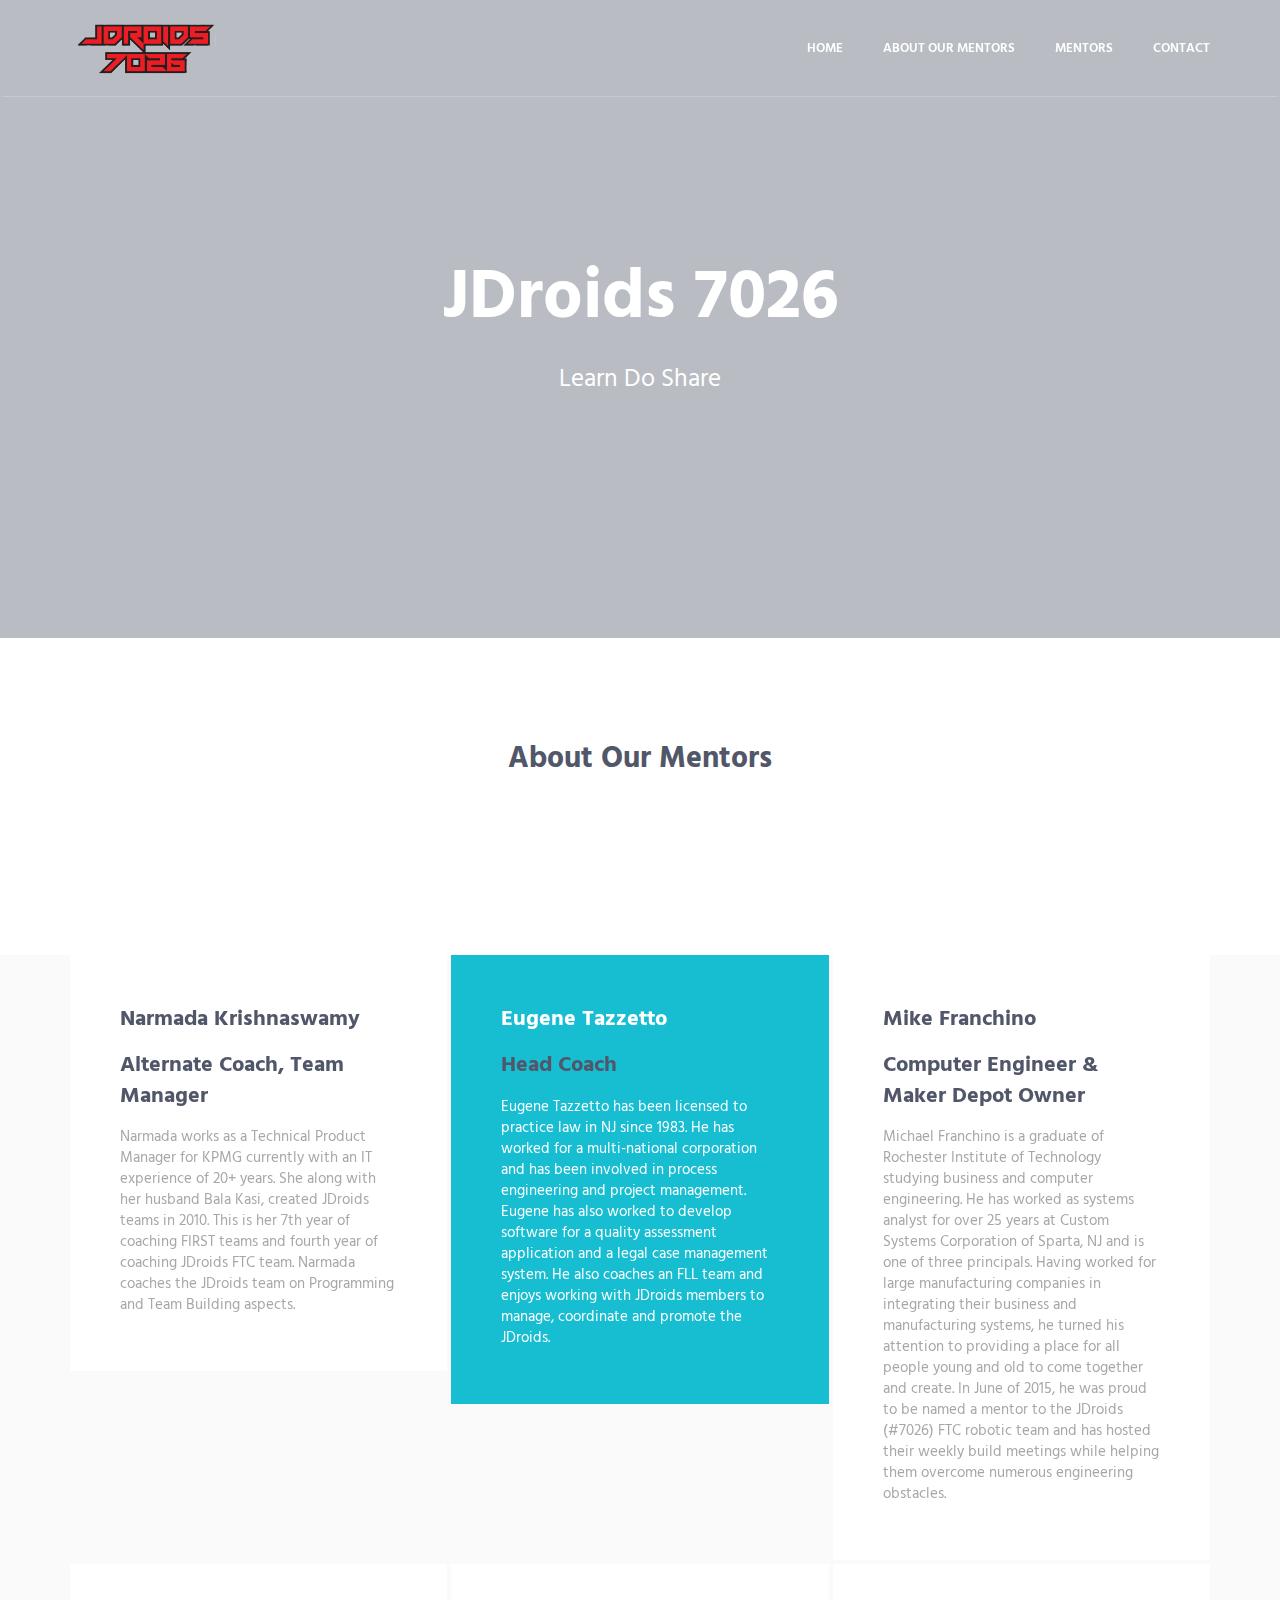
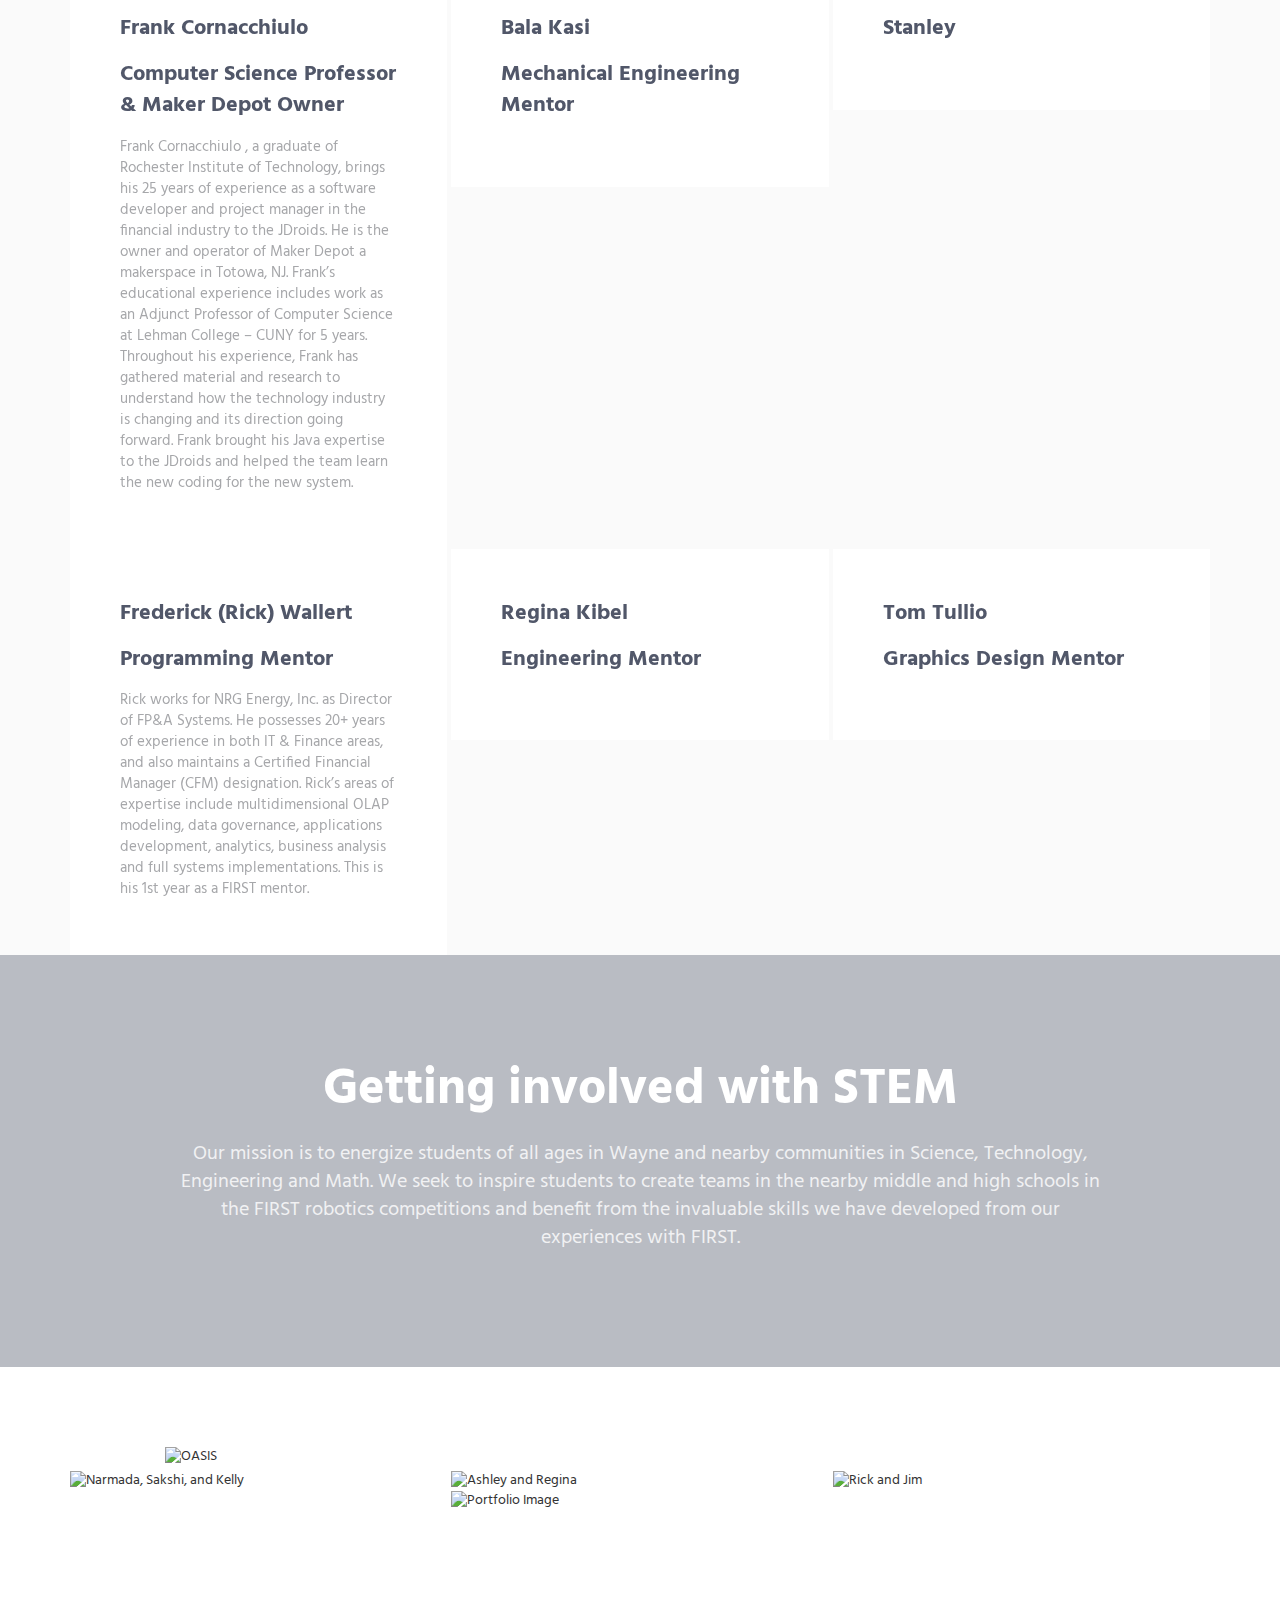
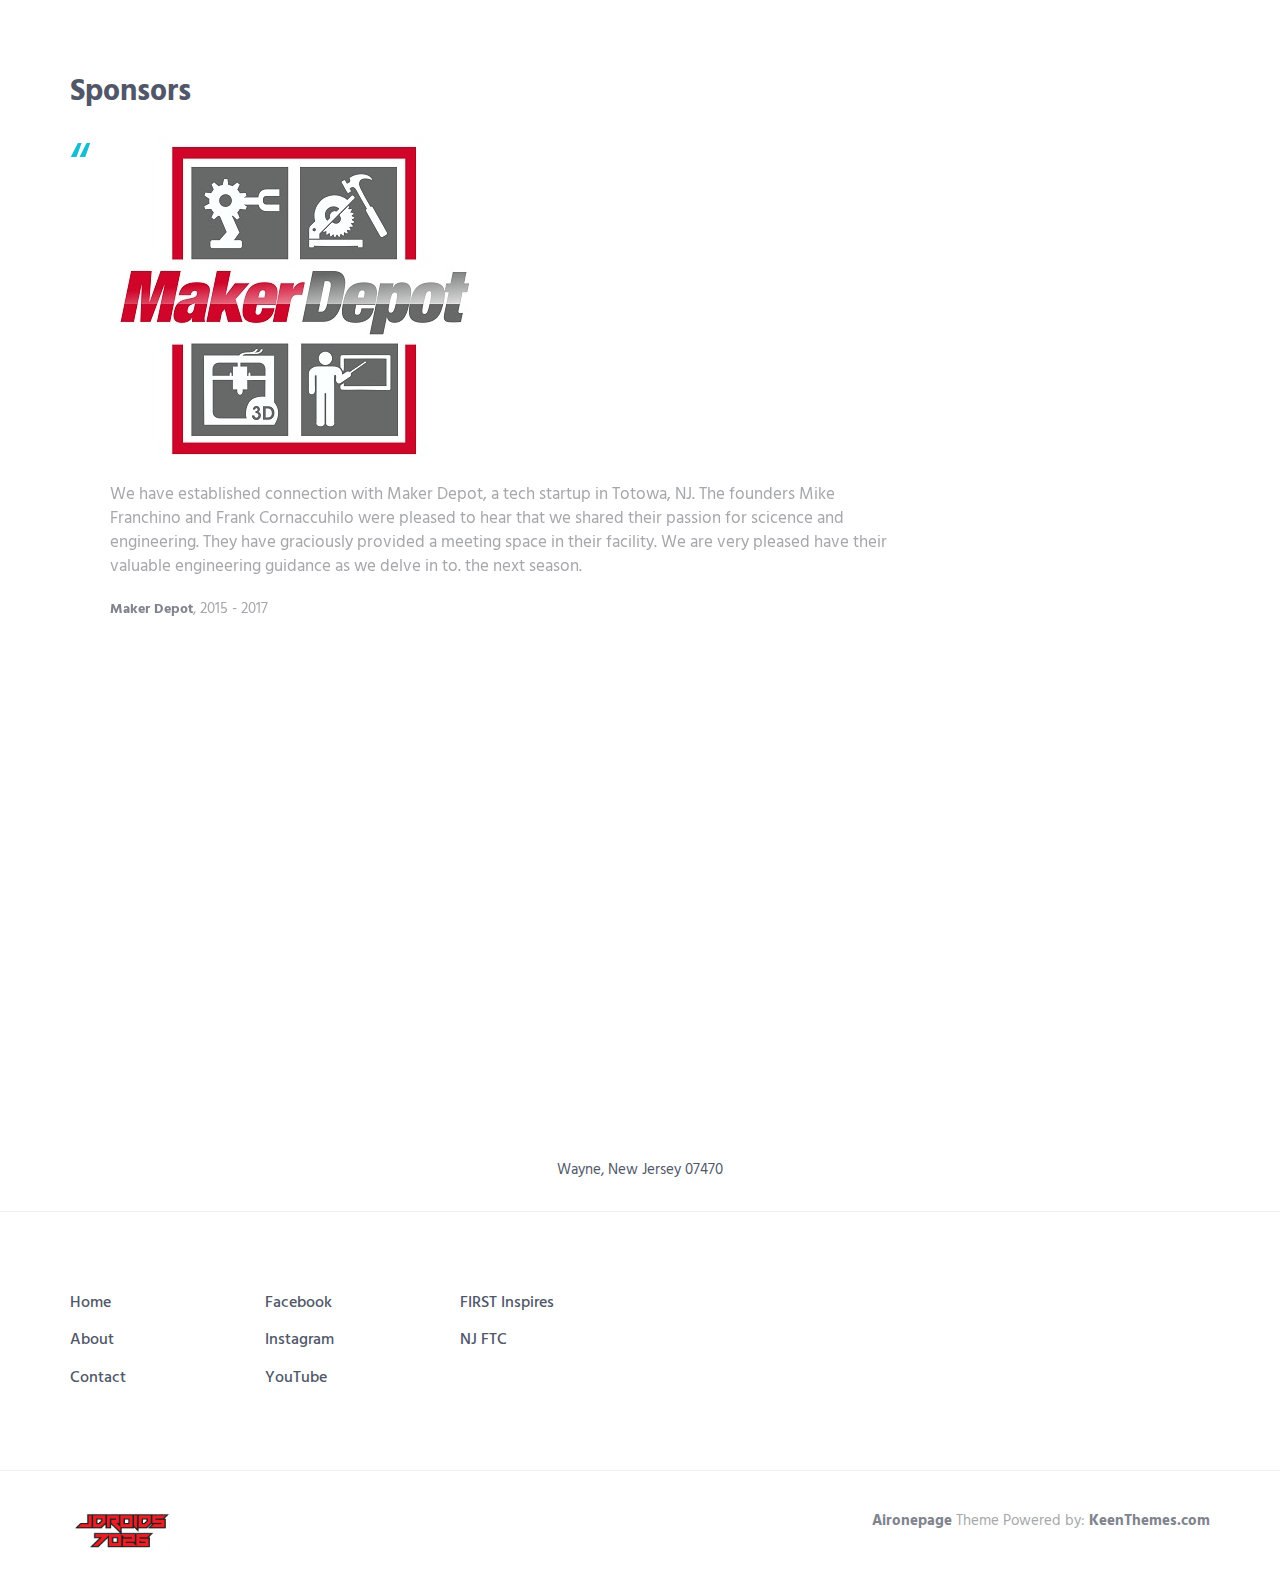
==== mentors.html @ b48a2e3e "Update mentors.html" ====
﻿<!DOCTYPE html>
<html lang="en" class="no-js">
<!-- BEGIN HEAD -->
<head>
    <meta charset="utf-8" />
    <title>JDroids 7026</title>
    <meta http-equiv="X-UA-Compatible" content="IE=edge">
    <meta content="width=device-width, initial-scale=1" name="viewport" />
    <meta content="" name="description" />
    <meta content="" name="author" />

    <!-- GLOBAL MANDATORY STYLES -->
    <link href="//fonts.googleapis.com/css?family=Hind:300,400,500,600,700" rel="stylesheet" type="text/css">
    <link href="vendor/simple-line-icons/css/simple-line-icons.css" rel="stylesheet" type="text/css" />
    <link href="vendor/bootstrap/css/bootstrap.min.css" rel="stylesheet" type="text/css" />

    <!-- PAGE LEVEL PLUGIN STYLES -->
    <link href="css/animate.css" rel="stylesheet">
    <link href="vendor/swiper/css/swiper.min.css" rel="stylesheet" type="text/css" />
    <link href="vendor/magnific-popup/magnific-popup.css" rel="stylesheet" type="text/css" />

    <!-- THEME STYLES -->
    <link href="css/layout.min.css" rel="stylesheet" type="text/css" />

    <!-- Favicon -->
    <link rel="shortcut icon" href="favicon.ico" />
</head>
<!-- END HEAD -->
<!-- BODY -->
<body id="body" data-spy="scroll" data-target=".header">

    <!--========== HEADER ==========-->
    <header class="header navbar-fixed-top">
        <!-- Navbar -->
        <nav class="navbar" role="navigation">
            <div class="container">
                <!-- Brand and toggle get grouped for better mobile display -->
                <div class="menu-container js_nav-item">
                    <button type="button" class="navbar-toggle" data-toggle="collapse" data-target=".nav-collapse">
                        <span class="sr-only">Toggle navigation</span>
                        <span class="toggle-icon"></span>
                    </button>

                    <!-- Logo -->
                    <div class="logo">
                        <a class="logo-wrap" href="#body">
                            <img class="logo-img logo-img-main" src="img/jakobthx.png" alt="Asentus Logo">
                            <img class="logo-img logo-img-active" src="img/jakobthx.png" alt="Asentus Logo">
                        </a>
                    </div>
                    <!-- End Logo -->
                </div>

                <!-- Collect the nav links, forms, and other content for toggling -->
                <div class="collapse navbar-collapse nav-collapse">
                    <div class="menu-container">
                        <ul class="nav navbar-nav navbar-nav-right">
                            <li class="js_nav-item nav-item"><a class="nav-item-child nav-item-hover" href="index.html">Home</a></li>
                            <li class="js_nav-item nav-item"><a class="nav-item-child nav-item-hover" href="#products">About Our Mentors</a></li>
                            <li class="js_nav-item nav-item"><a class="nav-item-child nav-item-hover" href="#service">Mentors</a></li>
                            <li class="js_nav-item nav-item"><a class="nav-item-child nav-item-hover" href="#contact">Contact</a></li>
                        </ul>
                    </div>
                </div>
                <!-- End Navbar Collapse -->
            </div>
        </nav>
        <!-- Navbar -->
    </header>
    <!--========== END HEADER ==========-->
    <!--========== SLIDER ==========-->
    <div class="promo-block">
        <div class="container">
            <div class="margin-b-40">
                <h1 class="promo-block-title">JDroids 7026</h1>
                <p class="promo-block-text">Learn Do Share</p>
            </div>

        </div>
    </div>
    <!--========== SLIDER ==========-->
    <!--========== PAGE LAYOUT ==========-->
    <!-- Products -->
    <div id="products">
        <div class="container content-lg">
            <div class="row text-center margin-b-40">
                <div class="col-sm-6 col-sm-offset-3">
                    <h2>About Our Mentors</h2>
                    <p></p>
                </div>
            </div>
            <!--// end row -->

            <div class="row">
                <br />
            </div>
            <!--// end row -->
        </div>
    </div>

    <!-- End Products -->
    <!-- Service -->
    <div id="service">
        <div class="bg-color-sky-light" data-auto-height="true">
            <div class="content-lg2 container">
                <div class="row row-space-2 margin-b-4">
                    <div class="col-sm-4 sm-margin-b-4">
                        <div class="service" data-height="height">
                            <div class="service-element">
                                <!--<i class="service-icon icon-chemistry"></i>-->
                            </div>
                            <div class="service-info">
                                <h3>Narmada Krishnaswamy</h3>
                                <h3>Alternate Coach, Team Manager</h3>
                                <p class="margin-b-5">Narmada works as a Technical Product Manager for KPMG currently with an IT experience of 20+ years. She along with her husband Bala Kasi, created JDroids teams in 2010. This is her 7th year of coaching FIRST teams and fourth year of coaching JDroids FTC team. Narmada coaches the JDroids team on Programming and Team Building aspects.</p>
                            </div>
                            
                        </div>
                    </div>
                    <div class="col-sm-4 sm-margin-b-4">
                        <div class="service bg-color-base wow fadeInDown" data-height="height" data-wow-duration=".3" data-wow-delay=".1s">
                            <div class="service-element">
                              <!--<i class="service-icon color-white icon-screen-tablet"></i> -->
                            </div>
                            <div class="service-info">
                                <h3 class="color-white">Eugene Tazzetto</h3>
                                <h3>Head Coach</h3>
                                <p class="color-white margin-b-5">Eugene Tazzetto has been licensed to practice law in NJ since 1983. He has worked for a multi-national corporation and has been involved in process engineering and project management. Eugene has also worked to develop software for a quality assessment application and a legal case management system. He also coaches an FLL team and enjoys working with JDroids members to manage, coordinate and promote the JDroids.</p>
                            </div>
                           
                        </div>
                    </div>
                    <div class="col-sm-4">
                        <div class="service" data-height="height">
                            <div class="service-element">
                                <!--<i class="service-icon icon-badge"></i>-->
                            </div>
                            <div class="service-info">
                                <h3>Mike Franchino</h3>
                                <h3>Computer Engineer & Maker Depot Owner</h3>
                                <p class="margin-b-5">Michael Franchino is a graduate of Rochester Institute of Technology studying business and computer engineering. He has worked as systems analyst for over 25 years at Custom Systems Corporation of Sparta, NJ and is one of three principals. Having worked for large manufacturing companies in integrating their business and manufacturing systems, he turned his attention to providing a place for all people young and old to come together and create. In June of 2015, he was proud to be named a mentor to the JDroids (#7026) FTC robotic team and has hosted their weekly build meetings while helping them overcome numerous engineering obstacles.</p>
                            </div>
                        
                        </div>
                    </div>
                </div>
                <!--// end row -->

                <div class="row row-space-2">
                    <div class="col-sm-4 sm-margin-b-4">
                        <div class="service" data-height="height">
                            <div class="service-element">
                                <!--<i class="service-icon icon-notebook"></i>-->
                            </div>
                            <div class="service-info">
                                <h3>Frank Cornacchiulo</h3>
                                <h3>Computer Science Professor & Maker Depot Owner</h3>
                                <p class="margin-b-5">Frank Cornacchiulo , a graduate of Rochester Institute of Technology, brings his 25 years of experience as a software developer and project manager in the financial industry to the JDroids. He is the owner and operator of Maker Depot a makerspace in Totowa, NJ. Frank’s educational experience includes work as an Adjunct Professor of Computer Science at Lehman College – CUNY for 5 years. Throughout his experience, Frank has gathered material and research to understand how the technology industry is changing and its direction going forward. Frank brought his Java expertise to the JDroids and helped the team learn the new coding for the new system.</p>
                            </div>
                           
                        </div>
                    </div>
                    <div class="col-sm-4 sm-margin-b-4">
                        <div class="service" data-height="height">
                            <div class="service-element">
                                <!--<i class="service-icon icon-speedometer"></i>-->
                            </div>
                            <div class="service-info">
                                <h3>Bala Kasi</h3>
                                <h3>Mechanical Engineering Mentor</h3>
                                <p class="margin-b-5"></p>
                            </div>
                       
                        </div>
                    </div>
                    <div class="col-sm-4">
                        <div class="service" data-height="height">
                            <div class="service-element">
                                <!--<i class="service-icon icon-badge"></i>-->
                            </div>
                            <div class="service-info">
                                <h3>Stanley</h3>
                                <p class="margin-b-5"></p>
                            </div>
                            
                        </div>
                    </div>
                </div>
                <!--// end row -->

                <div class="row row-space-2">
                    <div class="col-sm-4 sm-margin-b-4">
                        <div class="service" data-height="height">
                            <div class="service-element">
                                <!--<i class="service-icon icon-notebook"></i>-->
                            </div>
                            <div class="service-info">
                                <h3>Frederick (Rick) Wallert</h3>
                                <h3>Programming Mentor</h3>
                                <p class="margin-b-5"> Rick works for NRG Energy, Inc. as Director of FP&A Systems.  He possesses 20+ years of experience in both IT & Finance areas, and also maintains a Certified Financial Manager (CFM) designation.  Rick’s areas of expertise include multidimensional OLAP modeling, data governance, applications development, analytics, business analysis and full systems implementations.  This is his 1st year as a FIRST mentor.</p>
                            </div>
                           
                        </div>
                    </div>
                    <div class="col-sm-4 sm-margin-b-4">
                        <div class="service" data-height="height">
                            <div class="service-element">
                                <!--<i class="service-icon icon-speedometer"></i>-->
                            </div>
                            <div class="service-info">
                                <h3>Regina Kibel</h3>
                                <h3>Engineering Mentor</h3>
                                <p class="margin-b-5"></p>
                            </div>
                           
                        </div>
                    </div>
                    <div class="col-sm-4">
                        <div class="service" data-height="height">
                            <div class="service-element">
                                <!--<i class="service-icon icon-badge"></i>-->
                            </div>
                            <div class="service-info">
                                <h3>Tom Tullio</h3>
                                <h3>Graphics Design Mentor</h3>
                                <p class="margin-b-5"></p>
                            </div>
                          
                        </div>
                    </div>
                </div>
                <!--// end row -->
            </div>
        </div>
    </div>
    <!-- End Service -->
    <!-- Promo Banner -->
    <div class="promo-banner">
        <div class="container-sm content-lg">
            <h2 class="promo-banner-title">Getting involved with STEM</h2>
            <p class="promo-banner-text">Our mission is to energize students of all ages in Wayne and nearby communities in Science, Technology, Engineering and Math. We seek to inspire students to create teams in the nearby middle and high schools in the FIRST robotics competitions and benefit from the invaluable skills we have developed from our experiences with FIRST.</p>
        </div>
    </div>
    <!-- End Promo Banner -->
    <!-- Work -->
    <div id="work">
        <div class="content-md container">
            <!-- Masonry Grid -->
            <div class="masonry-grid row row-space-2">
                <div class="masonry-grid-sizer col-xs-6 col-sm-6 col-md-1"></div>
                <div class="masonry-grid-item col-xs-12 col-sm-6 col-md-8 margin-b-4">
                    <!-- Work -->
                    <div class="work work-popup-trigger">
                        <div class="work-overlay">
                            <img class="full-width img-responsive" src="img/oasis.jpg" alt="OASIS">
                        </div>
                        <div class="work-popup-overlay">
                            <div class="work-popup-content">
                                <a href="javascript:void(0);" class="work-popup-close">Hide</a>
                                <div class="margin-b-30">
                                    <h3 class="margin-b-5">Helping out with OASIS.</h3>
                                    <span>Outreach</span>
                                </div>
                                <div class="row">
                                    <div class="col-sm-8 work-popup-content-divider sm-margin-b-20">
                                        <div class="margin-t-10 sm-margin-t-0">
                                            <p>One of our parent mentors, Joanna Tazzetto, came with the team to help support underserved startup FTC teams at OASIS.</p>
                                          
                                            <ul class="list-inline work-popup-tag">
                                                <li class="work-popup-tag-item">Learn.</li>
                                                <li class="work-popup-tag-item">Do.</li>
                                                <li class="work-popup-tag-item">Share.</li>
                                            </ul>
                                        </div>
                                    </div>
                                    <div class="col-sm-4">
                                        <div class="margin-t-10 sm-margin-t-0">
                                            <p class="margin-b-5"><strong>Years:</strong> 2016 - 2017</p>
                                            <p class="margin-b-5"><strong>Captain:</strong> Anthony Tazzetto</p>
                                            <p class="margin-b-5"><strong>Co-Captain:</strong> Kelly Wallert</p>
                                            <p class="margin-b-5"><strong>Outreach Captain:</strong> Scott Moroch</p>
                                            <p class="margin-b-5"><strong>Design Captain:</strong> Tim Tullio</p>
                                            <p class="margin-b-5"><strong>Programming Captain:</strong> Arush Shah</p>
                                        </div>
                                    </div>
                                </div>
                            </div>
                        </div>
                    </div>
                    <!-- End Work -->
                </div>
                <div class="masonry-grid-item col-xs-12 col-sm-6 col-md-4 margin-b-4">
                    <!-- Work -->
                    <div class="work work-popup-trigger">
                        <div class="work-overlay">
                            <img class="full-width img-responsive" src="img/narmadaandprogrammers.jpg" alt="Narmada, Sakshi, and Kelly">
                        </div>
                        <div class="work-popup-overlay">
                            <div class="work-popup-content">
                                <a href="javascript:void(0);" class="work-popup-close">Hide</a>
                                <div class="margin-b-30">
                                    <h3 class="margin-b-5">Narmada, Kelly, Sakshi</h3>
                                    <span>Liberty Science Center</span>
                                </div>
                                <div class="row">
                                    <div class="col-sm-8 work-popup-content-divider sm-margin-b-20">
                                        <div class="margin-t-10 sm-margin-t-0">
                                            <p>Narmada and the Stem Girls at the LSC Qualifier</p>
                                            <ul class="list-inline work-popup-tag">
                                                <li class="work-popup-tag-item">Learn.</li>
                                                <li class="work-popup-tag-item">Do.</li>
                                                <li class="work-popup-tag-item">Share.</li>
                                            </ul>
                                        </div>
                                    </div>
                                    <div class="col-sm-4">
                                        <div class="margin-t-10 sm-margin-t-0">
                                         <p class="margin-b-5"><strong>Years:</strong> 2016 - 2017</p>
                                            <p class="margin-b-5"><strong>Captain:</strong> Anthony Tazzetto</p>
                                            <p class="margin-b-5"><strong>Co-Captain:</strong> Kelly Wallert</p>
                                            <p class="margin-b-5"><strong>Outreach Captain:</strong> Scott Moroch</p>
                                            <p class="margin-b-5"><strong>Design Captain:</strong> Tim Tullio</p>
                                            <p class="margin-b-5"><strong>Programming Captain:</strong> Arush Shah</p>
                                        </div>
                                    </div>
                                </div>
                            </div>
                        </div>
                    </div>
                    <!-- End Work -->
                </div>
                <div class="masonry-grid-item col-xs-12 col-sm-6 col-md-4 md-margin-b-4">
                    <!-- Work -->
                    <div class="work work-popup-trigger">
                        <div class="work-overlay">
                            <img class="full-width img-responsive" src="img/reginaashley.png" alt="Ashley and Regina">
                        </div>
                        <div class="work-popup-overlay">
                            <div class="work-popup-content">
                                <a href="javascript:void(0);" class="work-popup-close">Hide</a>
                                <div class="margin-b-30">
                                    <h3 class="margin-b-5">Mother and Daughter</h3>
                                    <span>Liberty Science Center Qualifier</span>
                                </div>
                                <div class="row">
                                    <div class="col-sm-8 work-popup-content-divider sm-margin-b-20">
                                        <div class="margin-t-10 sm-margin-t-0">
                                            <p>One of our Engineering Mentors Regina with her daughter Ashley.</p>
                                            <ul class="list-inline work-popup-tag">
                                                <li class="work-popup-tag-item">Learn.</li>
                                                <li class="work-popup-tag-item">Do.</li>
                                                <li class="work-popup-tag-item">Share.</li>
                                            </ul>
                                        </div>
                                    </div>
                                    <div class="col-sm-4">
                                        <div class="margin-t-10 sm-margin-t-0">
                                            <p class="margin-b-5"><strong>Years:</strong> 4</p>
                                            <p class="margin-b-5"><strong>Captain:</strong> Anthony Tazzetto</p>
                                            <p class="margin-b-5"><strong>Co-Captain:</strong> Kelly Wallert</p>
                                            <p class="margin-b-5"><strong>Outreach Captain:</strong> Scott Moroch</p>
                                            <p class="margin-b-5"><strong>Design Captain:</strong> Tim Tullio</p>
                                            <p class="margin-b-5"><strong>Programming Captain:</strong> Arush Shah</p>
                                        </div>
                                    </div>
                                </div>
                            </div>
                        </div>
                    </div>
                    <!-- End Work -->
                </div>
                <div class="masonry-grid-item col-xs-12 col-sm-6 col-md-4 md-margin-b-4">
                    <!-- Work -->
                    <div class="work work-popup-trigger">
                        <div class="work-overlay">
                            <img class="full-width img-responsive" src="img/rickandjim.jpg" alt="Rick and Jim">
                        </div>
                        <div class="work-popup-overlay">
                            <div class="work-popup-content">
                                <a href="javascript:void(0);" class="work-popup-close">Hide</a>
                                <div class="margin-b-30">
                                    <h3 class="margin-b-5">Jim and Rick</h3>
                                    <span>Liberty Science Center Qualifier</span>
                                </div>
                                <div class="row">
                                    <div class="col-sm-8 work-popup-content-divider sm-margin-b-20">
                                        <div class="margin-t-10 sm-margin-t-0">
                                   
                                            <ul class="list-inline work-popup-tag">
                                                <li class="work-popup-tag-item">Learn.</li>
                                                <li class="work-popup-tag-item">Do.</li>
                                                <li class="work-popup-tag-item">Share.</li>
                                            </ul>
                                        </div>
                                    </div>
                                    <div class="col-sm-4">
                                        <div class="margin-t-10 sm-margin-t-0">
                                            <p class="margin-b-5"><strong>Years:</strong> 4</p>
                                            <p class="margin-b-5"><strong>Captain:</strong> Anthony Tazzetto</p>
                                            <p class="margin-b-5"><strong>Co-Captain:</strong> Kelly Wallert</p>
                                            <p class="margin-b-5"><strong>Outreach Captain:</strong> Scott Moroch</p>
                                            <p class="margin-b-5"><strong>Design Captain:</strong> Tim Tullio</p>
                                            <p class="margin-b-5"><strong>Programming Captain:</strong> Arush Shah</p>
                                        </div>
                                    </div>
                                </div>
                            </div>
                        </div>
                    </div>
                    <!-- End Work -->
                </div>
                <div class="masonry-grid-item col-xs-12 col-sm-6 col-md-4">
                    <!-- Work -->
                    <div class="work work-popup-trigger">
                        <div class="work-overlay">
                            <img class="full-width img-responsive" src="img/scripts.jpg" alt="Portfolio Image">
                        </div>
                        <div class="work-popup-overlay">
                            <div class="work-popup-content">
                                <a href="javascript:void(0);" class="work-popup-close">Hide</a>
                                <div class="margin-b-30">
                                    <h3 class="margin-b-5">State Preparation</h3>
                                 <span>Script Practice</span>
                                </div>
                                <div class="row">
                                    <div class="col-sm-8 work-popup-content-divider sm-margin-b-20">
                                        <div class="margin-t-10 sm-margin-t-0">
                                            <p> Practicing for scripts before states with our help from our mentors Narmada and Regina. </p>
                                          
                                            <ul class="list-inline work-popup-tag">
                                                <li class="work-popup-tag-item">Learn.</li>
                                                <li class="work-popup-tag-item">Do.</li>
                                                <li class="work-popup-tag-item">Share.</li>
                                            </ul>
                                        </div>
                                    </div>
                                    <div class="col-sm-4">
                                        <div class="margin-t-10 sm-margin-t-0">
                                            <p class="margin-b-5"><strong>Years:</strong> 4</p>
                                            <p class="margin-b-5"><strong>Captain:</strong> Anthony Tazzetto</p>
                                            <p class="margin-b-5"><strong>Co-Captain:</strong> Kelly Wallert</p>
                                            <p class="margin-b-5"><strong>Outreach Captain:</strong> Scott Moroch</p>
                                            <p class="margin-b-5"><strong>Design Captain:</strong> Tim Tullio</p>
                                            <p class="margin-b-5"><strong>Programming Captain:</strong> Arush Shah</p>
                                        </div>
                                    </div>
                                </div>
                            </div>
                        </div>
                    </div>
                    <!-- End Work -->
                </div>
            </div>
            <!-- End Masonry Grid -->
        </div>
    </div>
    <!-- End Work -->
    <!-- Sponsors -->
    
        <div class="content-md container">
            <div class="row">
                <div class="col-sm-9">
                    <h2>Sponsors</h2>

                    <!-- Swiper Sponsors -->
                    <div class="swiper-slider swiper-testimonials">
                        <!-- Swiper Wrapper -->
                        <div class="swiper-wrapper">
                            <div class="swiper-slide">
                                <blockquote class="blockquote">
                                    <div class="margin-b-20">
                                        <img src="img/makerdepot.jpg" />
                                    </div>
                                    <div class="margin-b-20">
                                        We have established connection with Maker Depot, a tech startup in Totowa, NJ. The founders Mike Franchino and Frank Cornaccuhilo were pleased to hear that we shared their passion for scicence and engineering. They have graciously provided a meeting space in their facility. We are very pleased have their valuable engineering guidance as we delve in to. the next season.
                                    </div>
                                    <p><span class="fweight-700 color-link">Maker Depot</span>, 2015 - 2017</p>
                                </blockquote>
                            </div>
                            <div class="swiper-slide">
                                <blockquote class="blockquote">
                                    <div class="margin-b-20">
                                        <img src="img/jerseymikes.jpg" />
                                    </div>
                                    <div class="margin-b-20">
                                        We coordinated with our local Jersey Mike�s Subs to hold a fundraised benefitting our team. We plan to hold multiple fundraisers over the course of the season. We are very thankful to Matt Catania of Jersey Mikes who was very generours in helping us reach our fundaraising goals.
                                    </div>
                                    <p><span class="fweight-700 color-link">Jersey Mikes</span>, 2015 - 2016</p>
                                </blockquote>
                            </div>
                            <div class="swiper-slide">
                                <blockquote class="blockquote">
                                    <div class="margin-b-20">
                                        <img src="img/wayne.png" />
                                    </div>
                                    <div class="margin-b-20">
                                        We reached to the neighborhood to support us through social media and through the local newspapers. Everyone has been very generous, we raised close to $1500 through three events.We reached to the neighborhood to support us through social media and through the local newspapers. Everyone has been very generous, we raised close to $1500 through three events.
                                    </div>
                                    <p><span class="fweight-700 color-link">Wayne Township</span>, 2013 - 2017</p>
                                </blockquote>
                            </div>
                            <div class="swiper-slide">
                                <blockquote class="blockquote">
                                    <div class="margin-b-20">
                                        <img src="img/nrg.jpg" />
                                    </div>
                                    <div class="margin-b-20">
                                        We applied for a grant through NRG Energy to raise five thousand dollars.
                                    </div>
                                    <p><span class="fweight-700 color-link">NRG</span>, 2016 - 2017</p>
                                </blockquote>
                            </div>
                            <div class="swiper-slide">
                                <blockquote class="blockquote">
                                    <div class="margin-b-20">
                                        <img src="img/travelers.jpg" />
                                    </div>
                                    <div class="margin-b-20">
                                        We applied for a grant through Traveler�s Insurance to raise one thousand five hundred dollars.
                                    </div>
                                    <p><span class="fweight-700 color-link">Travelers Insurance</span>, 2015 - 2017</p>
                                </blockquote>
                            </div>
                            <div class="swiper-slide">
                                <blockquote class="blockquote">
                                    <div class="margin-b-20">
                                        <img src="img/bae.png" />
                                    </div>
                                    <div class="margin-b-20">
                                        BAE GOES HERE
                                    </div>
                                    <p><span class="fweight-700 color-link">BAE Systems</span>, 2015 - 2017</p>
                                </blockquote>
                            </div>
                        </div>
                        <!-- End Swiper Wrapper -->
                        <!-- Pagination -->
                        <div class="swiper-testimonials-pagination"></div>
                    </div>
                    <!-- End Swiper Sponsors -->
                </div>
            </div>
            <!--// end row -->
        </div>
        <!-- End Sponsors -->
    
    <!-- Contact -->
    <div id="contact">
        <!-- Google Map -->
        <div class="gmap">
            <div id="map" class="map height-400"></div>
            <address class="gmap-address">
                <p class="color-heading margin-b-0">Wayne, New Jersey 07470</p>
            </address>
        </div>
        <!-- End Google Map -->
    </div>
    <!-- End Contact -->
    <!--========== END PAGE LAYOUT ==========-->
    <!--========== FOOTER ==========-->
    <footer class="footer">
        <!-- Links -->
        <div class="section-seperator">
            <div class="content-md container">
                <div class="row">
                    <div class="col-sm-2 sm-margin-b-30">
                        <!-- List -->
                        <ul class="list-unstyled footer-list">
                            <li class="footer-list-item"><a href="#">Home</a></li>
                            <li class="footer-list-item"><a href="#products">About</a></li>
                            <li class="footer-list-item"><a href="mailto:JDroids7026@gmail.com?Subject=JDroids%207026">Contact</a></li>
                        </ul>
                        <!-- End List -->
                    </div>
                    <div class="col-sm-2 sm-margin-b-30">
                        <!-- List -->
                        <ul class="list-unstyled footer-list">
                            <li class="footer-list-item"><a href="https://www.facebook.com/jdroids/">Facebook</a></li>
                            <li class="footer-list-item"><a href="https://www.instagram.com/jdroids7026/">Instagram</a></li>
                            <li class="footer-list-item"><a href="https://www.youtube.com/channel/UCjXl2_nBO96pZPbFnAG8XGQ">YouTube</a></li>
                        </ul>
                        <!-- End List -->
                    </div>
                    <div class="col-sm-3">
                        <!-- List -->
                        <ul class="list-unstyled footer-list">
                            <li class="footer-list-item"><a href="http://www.firstinspires.org/">FIRST Inspires</a></li>
                            <li class="footer-list-item"><a href="http://www.newjerseyftc.com/index.html">NJ FTC</a></li>
                        </ul>
                        <!-- End List -->
                    </div>
                </div>
                <!--// end row -->
            </div>
        </div>
        <!-- End Links -->
        <!-- Copyright -->
        <div class="content container">
            <div class="row">
                <div class="col-xs-6">
                    <img class="footer-logo" src="img/jakobthx.png" alt="JDroids Logo">
                </div>
                <div class="col-xs-6 text-right">
                    <p class="margin-b-0"><a class="fweight-700" href="http://keenthemes.com/preview/aironepage/">Aironepage</a> Theme Powered by: <a class="fweight-700" href="http://www.keenthemes.com/">KeenThemes.com</a></p>
                </div>
            </div>
            <!--// end row -->
        </div>
        <!-- End Copyright -->
    </footer>
    <!--========== END FOOTER ==========-->
    <!-- Back To Top -->
    <a href="javascript:void(0);" class="js-back-to-top back-to-top">Top</a>

    <!-- JAVASCRIPTS(Load javascripts at bottom, this will reduce page load time) -->
    <!-- CORE PLUGINS -->
    <script src="vendor/jquery.min.js" type="text/javascript"></script>
    <script src="vendor/jquery-migrate.min.js" type="text/javascript"></script>
    <script src="vendor/bootstrap/js/bootstrap.min.js" type="text/javascript"></script>

    <!-- PAGE LEVEL PLUGINS -->
    <script src="vendor/jquery.easing.js" type="text/javascript"></script>
    <script src="vendor/jquery.back-to-top.js" type="text/javascript"></script>
    <script src="vendor/jquery.smooth-scroll.js" type="text/javascript"></script>
    <script src="vendor/jquery.wow.min.js" type="text/javascript"></script>
    <script src="vendor/swiper/js/swiper.jquery.min.js" type="text/javascript"></script>
    <script src="vendor/magnific-popup/jquery.magnific-popup.min.js" type="text/javascript"></script>
    <script src="vendor/masonry/jquery.masonry.pkgd.min.js" type="text/javascript"></script>
    <script src="vendor/masonry/imagesloaded.pkgd.min.js" type="text/javascript"></script>
    <script src="https://maps.googleapis.com/maps/api/js?key=AIzaSyBFDpIN_xjDsctpkaa4a2TkbRBk2Dn8FuA&amp;callback=initMap" async defer></script>

    <!-- PAGE LEVEL SCRIPTS -->
    <script src="js/layout.min.js" type="text/javascript"></script>
    <script src="js/components/wow.min.js" type="text/javascript"></script>
    <script src="js/components/swiper.min.js" type="text/javascript"></script>
    <script src="js/components/maginific-popup.min.js" type="text/javascript"></script>
    <script src="js/components/masonry.min.js" type="text/javascript"></script>
    <script src="js/components/gmap.min.js" type="text/javascript"></script>

</body>
<!-- END BODY -->
</html>
---- vendor/simple-line-icons/css/simple-line-icons.css ----
@font-face {
  font-family: 'simple-line-icons';
  src: url('../fonts/Simple-Line-Icons.eot?v=2.3.2');
  src: url('../fonts/Simple-Line-Icons.eot?v=2.3.2#iefix') format('embedded-opentype'), url('../fonts/Simple-Line-Icons.woff2?v=2.3.2') format('woff2'), url('../fonts/Simple-Line-Icons.ttf?v=2.3.2') format('truetype'), url('../fonts/Simple-Line-Icons.woff?v=2.3.2') format('woff'), url('../fonts/Simple-Line-Icons.svg?v=2.3.2#simple-line-icons') format('svg');
  font-weight: normal;
  font-style: normal;
}
/*
 Use the following CSS code if you want to have a class per icon.
 Instead of a list of all class selectors, you can use the generic [class*="icon-"] selector, but it's slower:
*/
.icon-user,
.icon-people,
.icon-user-female,
.icon-user-follow,
.icon-user-following,
.icon-user-unfollow,
.icon-login,
.icon-logout,
.icon-emotsmile,
.icon-phone,
.icon-call-end,
.icon-call-in,
.icon-call-out,
.icon-map,
.icon-location-pin,
.icon-direction,
.icon-directions,
.icon-compass,
.icon-layers,
.icon-menu,
.icon-list,
.icon-options-vertical,
.icon-options,
.icon-arrow-down,
.icon-arrow-left,
.icon-arrow-right,
.icon-arrow-up,
.icon-arrow-up-circle,
.icon-arrow-left-circle,
.icon-arrow-right-circle,
.icon-arrow-down-circle,
.icon-check,
.icon-clock,
.icon-plus,
.icon-minus,
.icon-close,
.icon-exclamation,
.icon-organization,
.icon-trophy,
.icon-screen-smartphone,
.icon-screen-desktop,
.icon-plane,
.icon-notebook,
.icon-mustache,
.icon-mouse,
.icon-magnet,
.icon-energy,
.icon-disc,
.icon-cursor,
.icon-cursor-move,
.icon-crop,
.icon-chemistry,
.icon-speedometer,
.icon-shield,
.icon-screen-tablet,
.icon-magic-wand,
.icon-hourglass,
.icon-graduation,
.icon-ghost,
.icon-game-controller,
.icon-fire,
.icon-eyeglass,
.icon-envelope-open,
.icon-envelope-letter,
.icon-bell,
.icon-badge,
.icon-anchor,
.icon-wallet,
.icon-vector,
.icon-speech,
.icon-puzzle,
.icon-printer,
.icon-present,
.icon-playlist,
.icon-pin,
.icon-picture,
.icon-handbag,
.icon-globe-alt,
.icon-globe,
.icon-folder-alt,
.icon-folder,
.icon-film,
.icon-feed,
.icon-drop,
.icon-drawer,
.icon-docs,
.icon-doc,
.icon-diamond,
.icon-cup,
.icon-calculator,
.icon-bubbles,
.icon-briefcase,
.icon-book-open,
.icon-basket-loaded,
.icon-basket,
.icon-bag,
.icon-action-undo,
.icon-action-redo,
.icon-wrench,
.icon-umbrella,
.icon-trash,
.icon-tag,
.icon-support,
.icon-frame,
.icon-size-fullscreen,
.icon-size-actual,
.icon-shuffle,
.icon-share-alt,
.icon-share,
.icon-rocket,
.icon-question,
.icon-pie-chart,
.icon-pencil,
.icon-note,
.icon-loop,
.icon-home,
.icon-grid,
.icon-graph,
.icon-microphone,
.icon-music-tone-alt,
.icon-music-tone,
.icon-earphones-alt,
.icon-earphones,
.icon-equalizer,
.icon-like,
.icon-dislike,
.icon-control-start,
.icon-control-rewind,
.icon-control-play,
.icon-control-pause,
.icon-control-forward,
.icon-control-end,
.icon-volume-1,
.icon-volume-2,
.icon-volume-off,
.icon-calendar,
.icon-bulb,
.icon-chart,
.icon-ban,
.icon-bubble,
.icon-camrecorder,
.icon-camera,
.icon-cloud-download,
.icon-cloud-upload,
.icon-envelope,
.icon-eye,
.icon-flag,
.icon-heart,
.icon-info,
.icon-key,
.icon-link,
.icon-lock,
.icon-lock-open,
.icon-magnifier,
.icon-magnifier-add,
.icon-magnifier-remove,
.icon-paper-clip,
.icon-paper-plane,
.icon-power,
.icon-refresh,
.icon-reload,
.icon-settings,
.icon-star,
.icon-symbol-female,
.icon-symbol-male,
.icon-target,
.icon-credit-card,
.icon-paypal,
.icon-social-tumblr,
.icon-social-twitter,
.icon-social-facebook,
.icon-social-instagram,
.icon-social-linkedin,
.icon-social-pinterest,
.icon-social-github,
.icon-social-google,
.icon-social-reddit,
.icon-social-skype,
.icon-social-dribbble,
.icon-social-behance,
.icon-social-foursqare,
.icon-social-soundcloud,
.icon-social-spotify,
.icon-social-stumbleupon,
.icon-social-youtube,
.icon-social-dropbox {
  font-family: 'simple-line-icons';
  speak: none;
  font-style: normal;
  font-weight: normal;
  font-variant: normal;
  text-transform: none;
  line-height: 1;
  /* Better Font Rendering =========== */
  -webkit-font-smoothing: antialiased;
  -moz-osx-font-smoothing: grayscale;
}
.icon-user:before {
  content: "\e005";
}
.icon-people:before {
  content: "\e001";
}
.icon-user-female:before {
  content: "\e000";
}
.icon-user-follow:before {
  content: "\e002";
}
.icon-user-following:before {
  content: "\e003";
}
.icon-user-unfollow:before {
  content: "\e004";
}
.icon-login:before {
  content: "\e066";
}
.icon-logout:before {
  content: "\e065";
}
.icon-emotsmile:before {
  content: "\e021";
}
.icon-phone:before {
  content: "\e600";
}
.icon-call-end:before {
  content: "\e048";
}
.icon-call-in:before {
  content: "\e047";
}
.icon-call-out:before {
  content: "\e046";
}
.icon-map:before {
  content: "\e033";
}
.icon-location-pin:before {
  content: "\e096";
}
.icon-direction:before {
  content: "\e042";
}
.icon-directions:before {
  content: "\e041";
}
.icon-compass:before {
  content: "\e045";
}
.icon-layers:before {
  content: "\e034";
}
.icon-menu:before {
  content: "\e601";
}
.icon-list:before {
  content: "\e067";
}
.icon-options-vertical:before {
  content: "\e602";
}
.icon-options:before {
  content: "\e603";
}
.icon-arrow-down:before {
  content: "\e604";
}
.icon-arrow-left:before {
  content: "\e605";
}
.icon-arrow-right:before {
  content: "\e606";
}
.icon-arrow-up:before {
  content: "\e607";
}
.icon-arrow-up-circle:before {
  content: "\e078";
}
.icon-arrow-left-circle:before {
  content: "\e07a";
}
.icon-arrow-right-circle:before {
  content: "\e079";
}
.icon-arrow-down-circle:before {
  content: "\e07b";
}
.icon-check:before {
  content: "\e080";
}
.icon-clock:before {
  content: "\e081";
}
.icon-plus:before {
  content: "\e095";
}
.icon-minus:before {
  content: "\e615";
}
.icon-close:before {
  content: "\e082";
}
.icon-exclamation:before {
  content: "\e617";
}
.icon-organization:before {
  content: "\e616";
}
.icon-trophy:before {
  content: "\e006";
}
.icon-screen-smartphone:before {
  content: "\e010";
}
.icon-screen-desktop:before {
  content: "\e011";
}
.icon-plane:before {
  content: "\e012";
}
.icon-notebook:before {
  content: "\e013";
}
.icon-mustache:before {
  content: "\e014";
}
.icon-mouse:before {
  content: "\e015";
}
.icon-magnet:before {
  content: "\e016";
}
.icon-energy:before {
  content: "\e020";
}
.icon-disc:before {
  content: "\e022";
}
.icon-cursor:before {
  content: "\e06e";
}
.icon-cursor-move:before {
  content: "\e023";
}
.icon-crop:before {
  content: "\e024";
}
.icon-chemistry:before {
  content: "\e026";
}
.icon-speedometer:before {
  content: "\e007";
}
.icon-shield:before {
  content: "\e00e";
}
.icon-screen-tablet:before {
  content: "\e00f";
}
.icon-magic-wand:before {
  content: "\e017";
}
.icon-hourglass:before {
  content: "\e018";
}
.icon-graduation:before {
  content: "\e019";
}
.icon-ghost:before {
  content: "\e01a";
}
.icon-game-controller:before {
  content: "\e01b";
}
.icon-fire:before {
  content: "\e01c";
}
.icon-eyeglass:before {
  content: "\e01d";
}
.icon-envelope-open:before {
  content: "\e01e";
}
.icon-envelope-letter:before {
  content: "\e01f";
}
.icon-bell:before {
  content: "\e027";
}
.icon-badge:before {
  content: "\e028";
}
.icon-anchor:before {
  content: "\e029";
}
.icon-wallet:before {
  content: "\e02a";
}
.icon-vector:before {
  content: "\e02b";
}
.icon-speech:before {
  content: "\e02c";
}
.icon-puzzle:before {
  content: "\e02d";
}
.icon-printer:before {
  content: "\e02e";
}
.icon-present:before {
  content: "\e02f";
}
.icon-playlist:before {
  content: "\e030";
}
.icon-pin:before {
  content: "\e031";
}
.icon-picture:before {
  content: "\e032";
}
.icon-handbag:before {
  content: "\e035";
}
.icon-globe-alt:before {
  content: "\e036";
}
.icon-globe:before {
  content: "\e037";
}
.icon-folder-alt:before {
  content: "\e039";
}
.icon-folder:before {
  content: "\e089";
}
.icon-film:before {
  content: "\e03a";
}
.icon-feed:before {
  content: "\e03b";
}
.icon-drop:before {
  content: "\e03e";
}
.icon-drawer:before {
  content: "\e03f";
}
.icon-docs:before {
  content: "\e040";
}
.icon-doc:before {
  content: "\e085";
}
.icon-diamond:before {
  content: "\e043";
}
.icon-cup:before {
  content: "\e044";
}
.icon-calculator:before {
  content: "\e049";
}
.icon-bubbles:before {
  content: "\e04a";
}
.icon-briefcase:before {
  content: "\e04b";
}
.icon-book-open:before {
  content: "\e04c";
}
.icon-basket-loaded:before {
  content: "\e04d";
}
.icon-basket:before {
  content: "\e04e";
}
.icon-bag:before {
  content: "\e04f";
}
.icon-action-undo:before {
  content: "\e050";
}
.icon-action-redo:before {
  content: "\e051";
}
.icon-wrench:before {
  content: "\e052";
}
.icon-umbrella:before {
  content: "\e053";
}
.icon-trash:before {
  content: "\e054";
}
.icon-tag:before {
  content: "\e055";
}
.icon-support:before {
  content: "\e056";
}
.icon-frame:before {
  content: "\e038";
}
.icon-size-fullscreen:before {
  content: "\e057";
}
.icon-size-actual:before {
  content: "\e058";
}
.icon-shuffle:before {
  content: "\e059";
}
.icon-share-alt:before {
  content: "\e05a";
}
.icon-share:before {
  content: "\e05b";
}
.icon-rocket:before {
  content: "\e05c";
}
.icon-question:before {
  content: "\e05d";
}
.icon-pie-chart:before {
  content: "\e05e";
}
.icon-pencil:before {
  content: "\e05f";
}
.icon-note:before {
  content: "\e060";
}
.icon-loop:before {
  content: "\e064";
}
.icon-home:before {
  content: "\e069";
}
.icon-grid:before {
  content: "\e06a";
}
.icon-graph:before {
  content: "\e06b";
}
.icon-microphone:before {
  content: "\e063";
}
.icon-music-tone-alt:before {
  content: "\e061";
}
.icon-music-tone:before {
  content: "\e062";
}
.icon-earphones-alt:before {
  content: "\e03c";
}
.icon-earphones:before {
  content: "\e03d";
}
.icon-equalizer:before {
  content: "\e06c";
}
.icon-like:before {
  content: "\e068";
}
.icon-dislike:before {
  content: "\e06d";
}
.icon-control-start:before {
  content: "\e06f";
}
.icon-control-rewind:before {
  content: "\e070";
}
.icon-control-play:before {
  content: "\e071";
}
.icon-control-pause:before {
  content: "\e072";
}
.icon-control-forward:before {
  content: "\e073";
}
.icon-control-end:before {
  content: "\e074";
}
.icon-volume-1:before {
  content: "\e09f";
}
.icon-volume-2:before {
  content: "\e0a0";
}
.icon-volume-off:before {
  content: "\e0a1";
}
.icon-calendar:before {
  content: "\e075";
}
.icon-bulb:before {
  content: "\e076";
}
.icon-chart:before {
  content: "\e077";
}
.icon-ban:before {
  content: "\e07c";
}
.icon-bubble:before {
  content: "\e07d";
}
.icon-camrecorder:before {
  content: "\e07e";
}
.icon-camera:before {
  content: "\e07f";
}
.icon-cloud-download:before {
  content: "\e083";
}
.icon-cloud-upload:before {
  content: "\e084";
}
.icon-envelope:before {
  content: "\e086";
}
.icon-eye:before {
  content: "\e087";
}
.icon-flag:before {
  content: "\e088";
}
.icon-heart:before {
  content: "\e08a";
}
.icon-info:before {
  content: "\e08b";
}
.icon-key:before {
  content: "\e08c";
}
.icon-link:before {
  content: "\e08d";
}
.icon-lock:before {
  content: "\e08e";
}
.icon-lock-open:before {
  content: "\e08f";
}
.icon-magnifier:before {
  content: "\e090";
}
.icon-magnifier-add:before {
  content: "\e091";
}
.icon-magnifier-remove:before {
  content: "\e092";
}
.icon-paper-clip:before {
  content: "\e093";
}
.icon-paper-plane:before {
  content: "\e094";
}
.icon-power:before {
  content: "\e097";
}
.icon-refresh:before {
  content: "\e098";
}
.icon-reload:before {
  content: "\e099";
}
.icon-settings:before {
  content: "\e09a";
}
.icon-star:before {
  content: "\e09b";
}
.icon-symbol-female:before {
  content: "\e09c";
}
.icon-symbol-male:before {
  content: "\e09d";
}
.icon-target:before {
  content: "\e09e";
}
.icon-credit-card:before {
  content: "\e025";
}
.icon-paypal:before {
  content: "\e608";
}
.icon-social-tumblr:before {
  content: "\e00a";
}
.icon-social-twitter:before {
  content: "\e009";
}
.icon-social-facebook:before {
  content: "\e00b";
}
.icon-social-instagram:before {
  content: "\e609";
}
.icon-social-linkedin:before {
  content: "\e60a";
}
.icon-social-pinterest:before {
  content: "\e60b";
}
.icon-social-github:before {
  content: "\e60c";
}
.icon-social-google:before {
  content: "\e60d";
}
.icon-social-reddit:before {
  content: "\e60e";
}
.icon-social-skype:before {
  content: "\e60f";
}
.icon-social-dribbble:before {
  content: "\e00d";
}
.icon-social-behance:before {
  content: "\e610";
}
.icon-social-foursqare:before {
  content: "\e611";
}
.icon-social-soundcloud:before {
  content: "\e612";
}
.icon-social-spotify:before {
  content: "\e613";
}
.icon-social-stumbleupon:before {
  content: "\e614";
}
.icon-social-youtube:before {
  content: "\e008";
}
.icon-social-dropbox:before {
  content: "\e00c";
}
---- css/layout.min.css ----
﻿@charset "UTF-8";

.link, body {
    position: relative;
    font-family: Hind,sans-serif;
}

.blockquote, .btn-theme, p {
    line-height: 1.4;
}

    .btn-theme.active.focus, .btn-theme.active:focus, .btn-theme.focus, .btn-theme:active.focus, .btn-theme:active:focus, .btn-theme:focus, :active, :focus, a, a:active, a:focus, a:hover {
        outline: 0;
    }

.blockquote, .header .nav-item-child, .link, a, body, em, h1, h2, h3, h4, h5, h6, li, li a, p, span {
    font-family: Hind,sans-serif;
}

.back-to-top, .header .nav-item-child, .link {
    text-transform: uppercase;
}

    .back-to-top:focus, .back-to-top:hover, .btn-theme.focus, .btn-theme:focus, .btn-theme:hover, .content-wrapper-link, .header .logo-wrap:focus, .header .logo-wrap:hover, a:active, a:focus, a:hover, h1 > a:focus, h2 > a:focus, h3 > a:focus, h4 > a:focus, h5 > a:focus, h6 > a:focus {
        text-decoration: none;
    }

.back-to-top, .btn-theme, .promo-banner, .promo-block {
    text-align: center;
}

html {
    overflow-x: hidden;
}

    body, html, html a {
        -webkit-font-smoothing: antialiased;
    }

p {
    font-size: 15px;
    font-weight: 400;
    color: #a6a7aa;
    margin-bottom: 15px;
}

em, li, li a {
    font-size: 16px;
    font-weight: 500;
    color: #515769;
}

a {
    color: #81848f;
}

    a:active, a:focus, a:hover {
        color: #999caa;
    }

.link {
    font-size: 13px;
    font-weight: 600;
}

    .link:after {
        position: absolute;
        top: 8px;
        right: -15px;
        width: 9px;
        height: 2px;
        background: #17bed2;
        content: " ";
    }

span {
    font-size: 14px;
    font-weight: 400;
    color: #bfc1c7;
}

h1, h2, h3, h4, h5, h6 {
    font-weight: 700;
    color: #515769;
    line-height: 1.4;
    margin: 0 0 15px;
}

    h1 > a, h2 > a, h3 > a, h4 > a, h5 > a, h6 > a {
        color: #515769;
    }

        h1 > a:hover, h2 > a:hover, h3 > a:hover, h4 > a:hover, h5 > a:hover, h6 > a:hover {
            color: #999caa;
            text-decoration: none;
        }

h1 {
    font-size: 40px;
}

h2 {
    font-size: 30px;
}

h3, h4 {
    font-size: 22px;
}

::selection {
    color: #fff;
    background: #17bed2;
    text-shadow: none;
}

::-webkit-selection {
    color: #fff;
    background: #17bed2;
    text-shadow: none;
}

::-moz-selection {
    color: #fff;
    background: #17bed2;
    text-shadow: none;
}

.section-seperator {
    border-bottom: 1px solid #edf0f2;
}

.content-wrapper-link {
    position: absolute;
    top: 0;
    left: 0;
    right: 0;
    bottom: 0;
    display: block;
    z-index: 3;
}

.blockquote {
    position: relative;
    font-size: 17px;
    font-weight: 400;
    color: #a6a7aa;
    border-left: none;
    margin-left: 20px;
}

    .blockquote:before {
        position: absolute;
        top: 0;
        left: -20px;
        font-size: 60px;
        display: inline-block;
        color: #17bed2;
        content: '“';
    }

.header .nav-item-hover:after, .pricing .pricing-list-item:before, .promo-banner:before, .promo-block:before, .work .work-overlay:before {
    content: " ";
}

.btn-theme {
    position: relative;
    display: inline-block;
    background-image: none;
    border-style: solid;
    white-space: nowrap;
    vertical-align: middle;
    -ms-touch-action: manipulation;
    touch-action: manipulation;
    cursor: pointer;
    -webkit-user-select: none;
    -moz-user-select: none;
    -ms-user-select: none;
    user-select: none;
}

    .btn-theme:hover {
        transition-duration: .3s;
        transition-property: all;
        transition-timing-function: cubic-bezier(.7,1,.7,1);
    }

    .btn-theme.active, .btn-theme:active {
        background-image: none;
        outline: 0;
    }

    .btn-theme.disabled, .btn-theme[disabled], fieldset[disabled] .btn-theme {
        cursor: not-allowed;
        box-shadow: none;
        opacity: .65;
        pointer-events: none;
    }

.btn-icon {
    position: relative;
    top: 1px;
    margin-right: 10px;
}

.btn-white-bg {
    color: #515769;
    background: #fff;
    border-color: transparent;
    border-width: 0;
}

    .btn-white-bg.focus, .btn-white-bg:focus, .btn-white-bg:hover {
        color: #fff;
        background: #17bed2;
        border-color: transparent;
    }

.btn-white-brd {
    color: #fff;
    background: 0 0;
    border-color: #fff;
    border-width: 2px;
}

    .btn-white-brd.focus, .btn-white-brd:focus, .btn-white-brd:hover {
        color: #515769;
        background: #fff;
        border-color: #fff;
    }

.btn-default-bg {
    color: #515769;
    background: #f3f4f5;
    border-color: transparent;
    border-width: 0;
}

    .btn-default-bg.focus, .btn-default-bg:focus, .btn-default-bg:hover {
        color: #fff;
        background: #17bed2;
        border-color: transparent;
    }

.btn-theme-sm {
    font-size: 13px;
    font-weight: 600;
    padding: 15px 40px;
}

.btn-theme-md {
    font-size: 15px;
    font-weight: 600;
    padding: 20px 30px;
}

.pricing {
    padding: 70px 45px;
    background: #fff;
    margin-top: 50px;
}

@media (max-width:768px) {
    .pricing {
        margin-top: 0;
    }
}

.pricing.pricing-active {
    padding-top: 110px;
    padding-bottom: 110px;
    margin-top: 10px;
}

@media (max-width:768px) {
    .pricing.pricing-active {
        margin-top: 0;
    }
}

.pricing .pricing-icon {
    display: block;
    font-size: 30px;
    color: #999caa;
    margin-bottom: 30px;
}

.pricing .pricing-list-item {
    position: relative;
    font-size: 13px;
    color: #81848f;
    padding-left: 20px;
    margin-bottom: 10px;
}

    .pricing .pricing-list-item:before {
        position: absolute;
        top: 7px;
        left: 0;
        width: 9px;
        height: 2px;
        background: #17bed2;
        margin-right: 10px;
    }

.promo-banner:before, .promo-block:before, .work .work-overlay:before, .work .work-popup-overlay {
    top: 0;
    width: 100%;
    height: 100%;
    left: 0;
}

.promo-banner {
    position: relative;
    z-index: 1;
    background: url(../img/Qualifiers2016.jpg) center center no-repeat fixed;
    background-size: cover;
    min-height: 100%;
}

    .promo-banner:before {
        position: absolute;
        z-index: -1;
        background: rgba(81,87,105,.4);
    }

    .promo-banner .promo-banner-title {
        font-size: 50px;
        color: #fff;
    }

    .promo-banner .promo-banner-text {
        font-size: 20px;
        color: #fff;
        opacity: .8;
    }

.service:hover .service-element, .work .work-popup-overlay {
    opacity: 0;
    transition-property: all;
    transition-timing-function: cubic-bezier(.7,1,.7,1);
    transition-duration: .3s;
}

.promo-block {
    position: relative;
    z-index: 1;
    background: url(../img/inspire.png) center center no-repeat;
    width: 100%;
    height: 100%;
    background-size: cover;
    padding: 250px 0 200px;
}

    .promo-block:before {
        position: absolute;
        z-index: -1;
        background: rgba(81,87,105,.4);
    }

    .promo-block .promo-block-title {
        font-size: 70px;
        color: #fff;
    }

@media (max-width:480px) {
    .promo-block .promo-block-title {
        font-size: 50px;
    }
}

.promo-block .promo-block-text {
    font-size: 25px;
    color: #fff;
}

.service {
    background: #fff;
    padding: 50px;
}

    .service .service-element, .service .service-info {
        -webkit-transform: translate3d(0,0,0);
        -moz-transform: translate3d(0,0,0);
        transform: translate3d(0,0,0);
        transition-duration: .3s;
        transition-property: all;
        transition-timing-function: cubic-bezier(.7,1,.7,1);
    }

    .service .service-icon {
        display: block;
        font-size: 30px;
        color: #999caa;
        margin-bottom: 30px;
    }

    .service:hover .service-element {
        -webkit-transform: translate3d(0,-100%,0);
        -moz-transform: translate3d(0,-100%,0);
        transform: translate3d(0,-100%,0);
    }

    .service:hover .service-info {
        -webkit-transform: translate3d(0,-30%,0);
        -moz-transform: translate3d(0,-30%,0);
        transform: translate3d(0,-30%,0);
        transition-duration: .3s;
        transition-property: all;
        transition-timing-function: cubic-bezier(.7,1,.7,1);
    }

.work {
    position: relative;
    display: block;
}

    .work .work-overlay {
        position: relative;
        cursor: pointer;
    }

        .work .work-overlay:before {
            position: absolute;
            background: 0 0;
            transition-duration: .3s;
            transition-property: all;
            transition-timing-function: cubic-bezier(.7,1,.7,1);
        }

    .work:hover .work-overlay:before {
        background: rgba(0,0,0,.5);
        transition-duration: .3s;
        transition-property: all;
        transition-timing-function: cubic-bezier(.7,1,.7,1);
    }

    .work .work-popup-overlay {
        position: fixed;
        right: 0;
        z-index: 99999;
        visibility: hidden;
        -webkit-backface-visibility: hidden;
        backface-visibility: hidden;
        overflow-x: hidden;
        background: rgba(81,87,105,.4);
    }

    .work .work-popup-overlay-show {
        opacity: 1;
        visibility: visible;
        -webkit-backface-visibility: visible;
        backface-visibility: visible;
        transition-duration: .3s;
        transition-property: all;
        transition-timing-function: cubic-bezier(.7,1,.7,1);
    }

    .work .work-popup-content {
        position: absolute;
        top: 50%;
        left: 0;
        right: 0;
        width: 730px;
        height: auto;
        display: block;
        background: #fff;
        padding: 30px;
        margin: 0 auto;
        -webkit-transform: translate3d(0,-50%,0);
        -moz-transform: translate3d(0,-50%,0);
        transform: translate3d(0,-50%,0);
    }

.header .logo-img, .header .logo-img-main, .header .logo-wrap {
    display: inline-block;
}

.work .work-popup-content-divider {
    border-right: 1px solid #cdcecf;
}

@media (max-width:768px) {
    .work .work-popup-content {
        width: 95%;
    }

    .work .work-popup-content-divider {
        border-right: none;
        border-bottom: 1px solid #cdcecf;
    }
}

.work .work-popup-close {
    float: right;
    font-size: 13px;
    font-weight: 700;
    color: #c5c6cb;
    transition-duration: .3s;
    transition-property: all;
    transition-timing-function: cubic-bezier(.7,1,.7,1);
}

    .work .work-popup-close:hover {
        color: #aaacb3;
        transition-duration: .3s;
        transition-property: all;
        transition-timing-function: cubic-bezier(.7,1,.7,1);
    }

.work .work-popup-tag {
    margin: 0;
}

.work .work-popup-tag-item {
    padding: 0 2px;
}

.work .work-popup-tag-link {
    font-size: 13px;
}

.footer .footer-logo {
    width: 100px;
    height: auto;
}

.footer .footer-list {
    margin-bottom: 0;
}

.footer .footer-list-item {
    color: #777984;
    margin-bottom: 15px;
}

    .footer .footer-list-item:last-child, .header .navbar {
        margin-bottom: 0;
    }

.navbar-fixed-top .navbar-collapse {
    max-height: 100%;
}

.header .navbar {
    border-bottom: 1px solid rgba(255,255,255,.2);
    transition-duration: .3s;
    transition-property: all;
    transition-timing-function: cubic-bezier(.7,1,.7,1);
}

.header .navbar-toggle {
    width: 25px;
    height: 25px;
    border: none;
    padding: 0;
    margin: 35px 0;
}

    .header .navbar-toggle .toggle-icon {
        position: relative;
        width: 21px;
        height: 1px;
        display: inline-block;
        background: #515769;
        transition-duration: .3s;
        transition-property: all;
        transition-timing-function: cubic-bezier(.7,1,.7,1);
    }

        .header .navbar-toggle .toggle-icon:after, .header .navbar-toggle .toggle-icon:before {
            position: absolute;
            left: 0;
            background: #515769;
            content: " ";
        }

        .header .navbar-toggle .toggle-icon:before {
            width: 10px;
            height: 1px;
            bottom: 10px;
            -webkit-transform: rotate(0);
            -moz-transform: rotate(0);
            transform: rotate(0);
            transition-duration: .3s;
            transition-property: all;
            transition-timing-function: cubic-bezier(.7,1,.7,1);
        }

        .header .navbar-toggle .toggle-icon:after {
            width: 16px;
            height: 1px;
            top: -5px;
            -webkit-transform: rotate(0);
            -moz-transform: rotate(0);
            transform: rotate(0);
            transition-duration: .3s;
            transition-property: all;
            transition-timing-function: cubic-bezier(.7,1,.7,1);
        }

    .header .navbar-toggle:hover .toggle-icon {
        background: #17bed2;
        transition-duration: .3s;
        transition-property: all;
        transition-timing-function: cubic-bezier(.7,1,.7,1);
    }

        .header .navbar-toggle:hover .toggle-icon:after, .header .navbar-toggle:hover .toggle-icon:before {
            width: 21px;
            height: 1px;
            background: #17bed2;
            transition-duration: .3s;
            transition-property: all;
            transition-timing-function: cubic-bezier(.7,1,.7,1);
        }

.header .logo-img-active, .header .logo-img-main, .header .nav-item.active .nav-item-hover:after, .header .nav-item:hover .nav-item-hover:after {
    transition-duration: .4s;
    transition-property: all;
    transition-timing-function: cubic-bezier(.7,1,.7,1);
}

.header .navbar-toggle:hover .toggle-icon.is-clicked {
    background: rgba(81,87,105,0);
}

.header .logo {
    width: 150px;
    height: 150px;
    float: left;
    max-height: 95px;
    line-height: 65px;
}

.header .logo-wrap {
    padding: 15px 0;
}

.header .logo-img {
    width: 146px;
    height: auto;
    max-width: 100%;
    max-height: 100%;
    vertical-align: middle;
}

.header .logo-img-active {
    display: none;
}

.header .nav-item, .header .nav-item-child {
    display: block;
    position: relative;
}

.header .navbar-nav {
    padding-left: 0;
    margin-bottom: 0;
    list-style: none;
}

.header .nav-item:last-child .nav-item-child {
    padding-right: 0;
}

.header .nav-item.active .nav-item-hover:after, .header .nav-item:hover .nav-item-hover:after {
    opacity: 1;
}

.header .nav-item-child {
    font-size: 13px;
    font-weight: 600;
    color: #fff;
    line-height: 55px;
    padding: 20px;
    transition-duration: .3s;
    transition-property: all;
    transition-timing-function: cubic-bezier(.7,1,.7,1);
}

    .header .nav-item-child:focus, .header .nav-item-child:hover {
        background: inherit;
    }

.header .nav-item-hover {
    position: relative;
}

    .header .nav-item-hover:after {
        position: absolute;
        top: 45px;
        left: 0;
        width: 9px;
        height: 2px;
        background: #17bed2;
        opacity: 0;
        transition-duration: .4s;
        transition-property: all;
        transition-timing-function: cubic-bezier(.7,1,.7,1);
    }

@media (max-width:991px) {
    .header {
        background: #fff;
    }

        .header .navbar-toggle {
            display: block;
        }

        .header .navbar-collapse.collapse {
            display: none !important;
        }

            .header .navbar-collapse.collapse.in {
                display: block !important;
            }

        .header .nav-collapse {
            padding-left: 0;
            padding-right: 0;
        }

        .header .navbar-nav {
            margin: 0;
            float: none;
        }

            .header .navbar-nav .nav-item {
                float: none;
            }

        .header .menu-container:after, .header .menu-container:before {
            content: " ";
            display: table;
        }

        .header .menu-container:after {
            clear: both;
        }

        .header .logo .logo-img-main {
            display: none;
        }

        .header .logo .logo-img-active {
            display: inline-block;
        }

        .header .nav-item-child {
            color: #515769;
            line-height: 1.4;
            padding: 12px 12px 12px 15px;
        }

        .header .nav-item-hover:after {
            position: absolute;
            top: 19px;
        }
}

@media (max-width:767px) {
    .header .menu-container {
        padding-left: 15px;
        padding-right: 15px;
        margin-left: 0;
        margin-right: 0;
    }

    .header .navbar > .container, .header .navbar > .container > .nav-collapse {
        padding-left: 0;
        padding-right: 0;
        margin-left: 0;
        margin-right: 0;
    }

    .header .navbar > .container {
        width: auto;
    }
}

@media (min-width:992px) {
    .header .navbar-nav-right {
        float: right;
    }

    .page-on-scroll .header .navbar {
        background: #fff;
        border-bottom-color: #f0f0f0;
        transition-duration: .3s;
        transition-property: all;
        transition-timing-function: cubic-bezier(.7,1,.7,1);
    }

    .page-on-scroll .header .logo-img-active, .page-on-scroll .header .logo-img-main {
        transition-duration: .4s;
        transition-property: all;
        transition-timing-function: cubic-bezier(.7,1,.7,1);
    }

    .page-on-scroll .header .logo-img-main {
        display: none;
    }

    .page-on-scroll .header .logo-img-active {
        display: inline-block;
    }

    .page-on-scroll .header .nav-item-child {
        color: #515769;
        transition-duration: .3s;
        transition-property: all;
        transition-timing-function: cubic-bezier(.7,1,.7,1);
    }
}

.contact-list > li {
    font-size: 13px;
    color: #81848f;
    margin-bottom: 10px;
}

.back-to-top, .back-to-top:hover {
    color: #fff;
    transition-property: all;
    transition-timing-function: cubic-bezier(.7,1,.7,1);
    transition-duration: .3s;
}

.back-to-top {
    position: fixed;
    right: 10px;
    bottom: 10px;
    display: inline-block;
    z-index: 9;
    width: 40px;
    height: 40px;
    font-size: 11px;
    font-weight: 400;
    line-height: 3;
    letter-spacing: 1px;
    background: #515769;
    border-radius: 3px;
    visibility: hidden;
    opacity: 0;
    padding: 5px;
    -webkit-transform: translate3d(0,50px,0);
    -moz-transform: translate3d(0,50px,0);
    transform: translate3d(0,50px,0);
}

    .back-to-top.back-to-top-is-visible {
        visibility: visible;
        opacity: .6;
        -webkit-transform: translate3d(0,0,0);
        -moz-transform: translate3d(0,0,0);
        transform: translate3d(0,0,0);
        transition-duration: .3s;
        transition-property: all;
        transition-timing-function: cubic-bezier(.7,1,.7,1);
    }

        .back-to-top.back-to-top-is-visible:hover {
            opacity: 1;
            transition-duration: .3s;
            transition-property: all;
            transition-timing-function: cubic-bezier(.7,1,.7,1);
        }

    .back-to-top.back-to-top-fade-out {
        opacity: .4;
    }

        .back-to-top.back-to-top-fade-out:hover {
            opacity: 1;
            transition-duration: .3s;
            transition-property: all;
            transition-timing-function: cubic-bezier(.7,1,.7,1);
        }

.swiper-clients-img, .swiper-clients-img:hover {
    transition-duration: .2s;
    transition-property: all;
    transition-timing-function: cubic-bezier(.7,1,.7,1);
}

.form-control {
    height: 50px;
    font-size: 14px;
    font-weight: 400;
    color: #a6a7aa;
    background: #fafafa;
    border: none;
    box-shadow: none;
    border-radius: 0;
    padding-left: 15px;
}

    .form-control::-moz-placeholder {
        color: #a6a7aa;
    }

    .form-control:-ms-input-placeholder {
        color: #a6a7aa;
    }

    .form-control::-webkit-input-placeholder {
        color: #a6a7aa;
    }

    .form-control:focus {
        color: #515769;
        box-shadow: none;
    }

        .form-control:focus::-moz-placeholder {
            color: #515769;
        }

        .form-control:focus:-ms-input-placeholder {
            color: #515769;
        }

        .form-control:focus::-webkit-input-placeholder {
            color: #515769;
        }

.gmap .gmap-address {
    border-bottom: 1px solid #edf0f2;
    text-align: center;
    background: #fff;
    padding: 30px;
    margin-bottom: 0;
}

.swiper-slider {
    position: relative;
    width: 100%;
    height: 100%;
    overflow: hidden;
}

.swiper-clients-img {
    display: block;
    width: 190px;
    height: auto;
    margin: 0 auto;
    opacity: 1;
    cursor: pointer;
}

.container-full-width:after, .container-full-width:before, .container-sm:after, .container-sm:before {
    content: " ";
    display: table;
}

.swiper-clients-img:hover {
    opacity: .8;
}

.color-base {
    color: #17bed2 !important;
}

.color-white {
    color: #fff !important;
}

.color-heading {
    color: #515769 !important;
}

.color-subtitle {
    color: #a6a7aa !important;
}

.color-link {
    color: #81848f !important;
}

.color-link-hover {
    color: #999caa !important;
}

.color-sky-light {
    color: #fafafa !important;
}

.bg-color-base {
    background: #17bed2 !important;
}

.bg-color-white {
    background: #fff !important;
}

.bg-color-heading {
    background: #515769 !important;
}

.bg-color-subtitle {
    background: #a6a7aa !important;
}

.bg-color-link {
    background: #81848f !important;
}

.bg-color-link-hover {
    background: #999caa !important;
}

.bg-color-sky-light {
    background: #fafafa !important;
}

.row-space-2 {
    margin-right: -2px;
    margin-left: -2px;
}

.container-full-width, .container-sm {
    margin-right: auto;
    margin-left: auto;
}

.row-space-2 > [class*=col-] {
    padding-left: 2px;
    padding-right: 2px;
}

.container-full-width:after {
    clear: both;
}

.container-sm {
    padding-right: 15px;
    padding-left: 15px;
}

    .container-sm:after {
        clear: both;
    }

@media (min-width:768px) {
    .container-sm {
        width: 750px;
    }
}

@media (min-width:1200px) {
    .container-sm {
        width: 970px;
    }
}

.content {
    padding-top: 40px;
    padding-bottom: 40px;
}

.content-sm {
    padding-top: 60px;
    padding-bottom: 60px;
}

.content-md {
    padding-top: 80px;
    padding-bottom: 80px;
}

.content-lg {
    padding-top: 100px;
    padding-bottom: 100px;
}

.full-width {
    width: 100%;
    height: auto;
}

.fweight-300 {
    font-weight: 300 !important;
}

.fweight-400 {
    font-weight: 400 !important;
}

.fweight-500 {
    font-weight: 500 !important;
}

.fweight-600 {
    font-weight: 600 !important;
}

.fweight-700 {
    font-weight: 700 !important;
}

.margin-l-0 {
    margin-left: 0 !important;
}

.margin-l-5 {
    margin-left: 5px !important;
}

.margin-l-10 {
    margin-left: 10px !important;
}

.margin-l-20 {
    margin-left: 20px !important;
}

.margin-r-0 {
    margin-right: 0 !important;
}

.margin-r-5 {
    margin-right: 5px !important;
}

.margin-r-10 {
    margin-right: 10px !important;
}

.margin-r-20 {
    margin-right: 20px !important;
}

.margin-t-0 {
    margin-top: 0 !important;
}

.margin-t-5 {
    margin-top: 5px !important;
}

.margin-t-10 {
    margin-top: 10px !important;
}

.margin-t-20 {
    margin-top: 20px !important;
}

.margin-t-30 {
    margin-top: 30px !important;
}

.margin-t-40 {
    margin-top: 40px !important;
}

.margin-t-50 {
    margin-top: 50px !important;
}

.margin-t-60 {
    margin-top: 60px !important;
}

.margin-b-0 {
    margin-bottom: 0 !important;
}

.margin-b-4 {
    margin-bottom: 4px !important;
}

.margin-b-5 {
    margin-bottom: 5px !important;
}

.margin-b-10 {
    margin-bottom: 10px !important;
}

.margin-b-20 {
    margin-bottom: 20px !important;
}

.margin-b-30 {
    margin-bottom: 30px !important;
}

.margin-b-40 {
    margin-bottom: 40px !important;
}

.margin-b-50 {
    margin-bottom: 50px !important;
}

.margin-b-60 {
    margin-bottom: 60px !important;
}

.margin-b-70 {
    margin-bottom: 70px !important;
}

.margin-b-80 {
    margin-bottom: 80px !important;
}

.margin-b-90 {
    margin-bottom: 90px !important;
}

.margin-b-100 {
    margin-bottom: 100px !important;
}

@media (max-width:992px) {
    .md-margin-b-0 {
        margin-bottom: 0 !important;
    }

    .md-margin-b-4 {
        margin-bottom: 4px !important;
    }

    .md-margin-b-5 {
        margin-bottom: 5px !important;
    }

    .md-margin-b-10 {
        margin-bottom: 10px !important;
    }

    .md-margin-b-20 {
        margin-bottom: 20px !important;
    }

    .md-margin-b-30 {
        margin-bottom: 30px !important;
    }

    .md-margin-b-40 {
        margin-bottom: 40px !important;
    }

    .md-margin-b-50 {
        margin-bottom: 50px !important;
    }

    .md-margin-b-60 {
        margin-bottom: 60px !important;
    }

    .md-margin-b-70 {
        margin-bottom: 70px !important;
    }

    .md-margin-b-80 {
        margin-bottom: 80px !important;
    }

    .md-margin-b-90 {
        margin-bottom: 90px !important;
    }

    .md-margin-b-100 {
        margin-bottom: 100px !important;
    }
}

@media (max-width:768px) {
    .sm-margin-b-0 {
        margin-bottom: 0 !important;
    }

    .sm-margin-b-4 {
        margin-bottom: 4px !important;
    }

    .sm-margin-b-5 {
        margin-bottom: 5px !important;
    }

    .sm-margin-b-10 {
        margin-bottom: 10px !important;
    }

    .sm-margin-b-20 {
        margin-bottom: 20px !important;
    }

    .sm-margin-b-30 {
        margin-bottom: 30px !important;
    }

    .sm-margin-b-40 {
        margin-bottom: 40px !important;
    }

    .sm-margin-b-50 {
        margin-bottom: 50px !important;
    }

    .sm-margin-b-60 {
        margin-bottom: 60px !important;
    }

    .sm-margin-b-70 {
        margin-bottom: 70px !important;
    }

    .sm-margin-b-80 {
        margin-bottom: 80px !important;
    }

    .sm-margin-b-90 {
        margin-bottom: 90px !important;
    }

    .sm-margin-b-100 {
        margin-bottom: 100px !important;
    }
}

@media (max-width:480px) {
    .xs-margin-b-0 {
        margin-bottom: 0 !important;
    }

    .xs-margin-b-4 {
        margin-bottom: 4px !important;
    }

    .xs-margin-b-5 {
        margin-bottom: 5px !important;
    }

    .xs-margin-b-10 {
        margin-bottom: 10px !important;
    }

    .xs-margin-b-20 {
        margin-bottom: 20px !important;
    }

    .xs-margin-b-30 {
        margin-bottom: 30px !important;
    }

    .xs-margin-b-40 {
        margin-bottom: 40px !important;
    }

    .xs-margin-b-50 {
        margin-bottom: 50px !important;
    }

    .xs-margin-b-60 {
        margin-bottom: 60px !important;
    }

    .xs-margin-b-70 {
        margin-bottom: 70px !important;
    }

    .xs-margin-b-80 {
        margin-bottom: 80px !important;
    }

    .xs-margin-b-90 {
        margin-bottom: 90px !important;
    }

    .xs-margin-b-100 {
        margin-bottom: 100px !important;
    }
}

.height-100 {
    height: 100px !important;
}

.height-200 {
    height: 200px !important;
}

.height-300 {
    height: 300px !important;
}

.height-400 {
    height: 400px !important;
}

.height-500 {
    height: 500px !important;
}
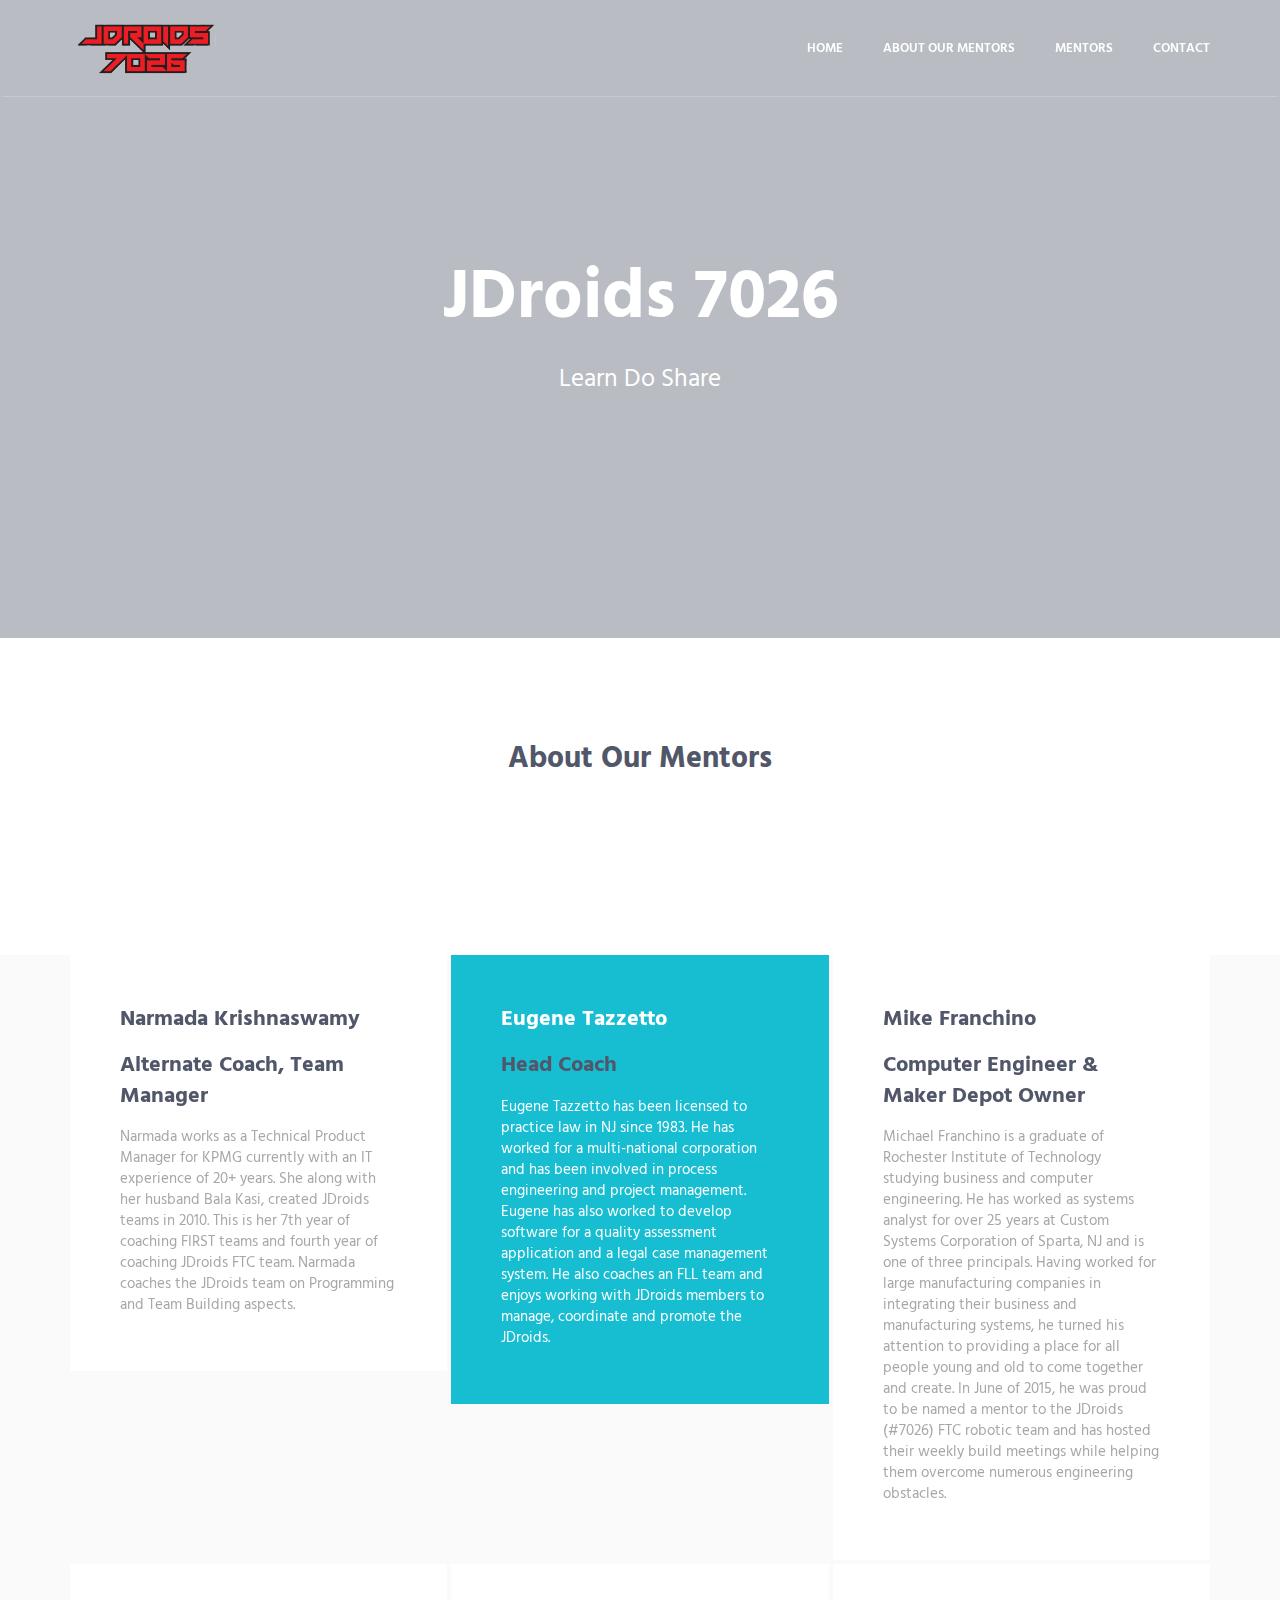
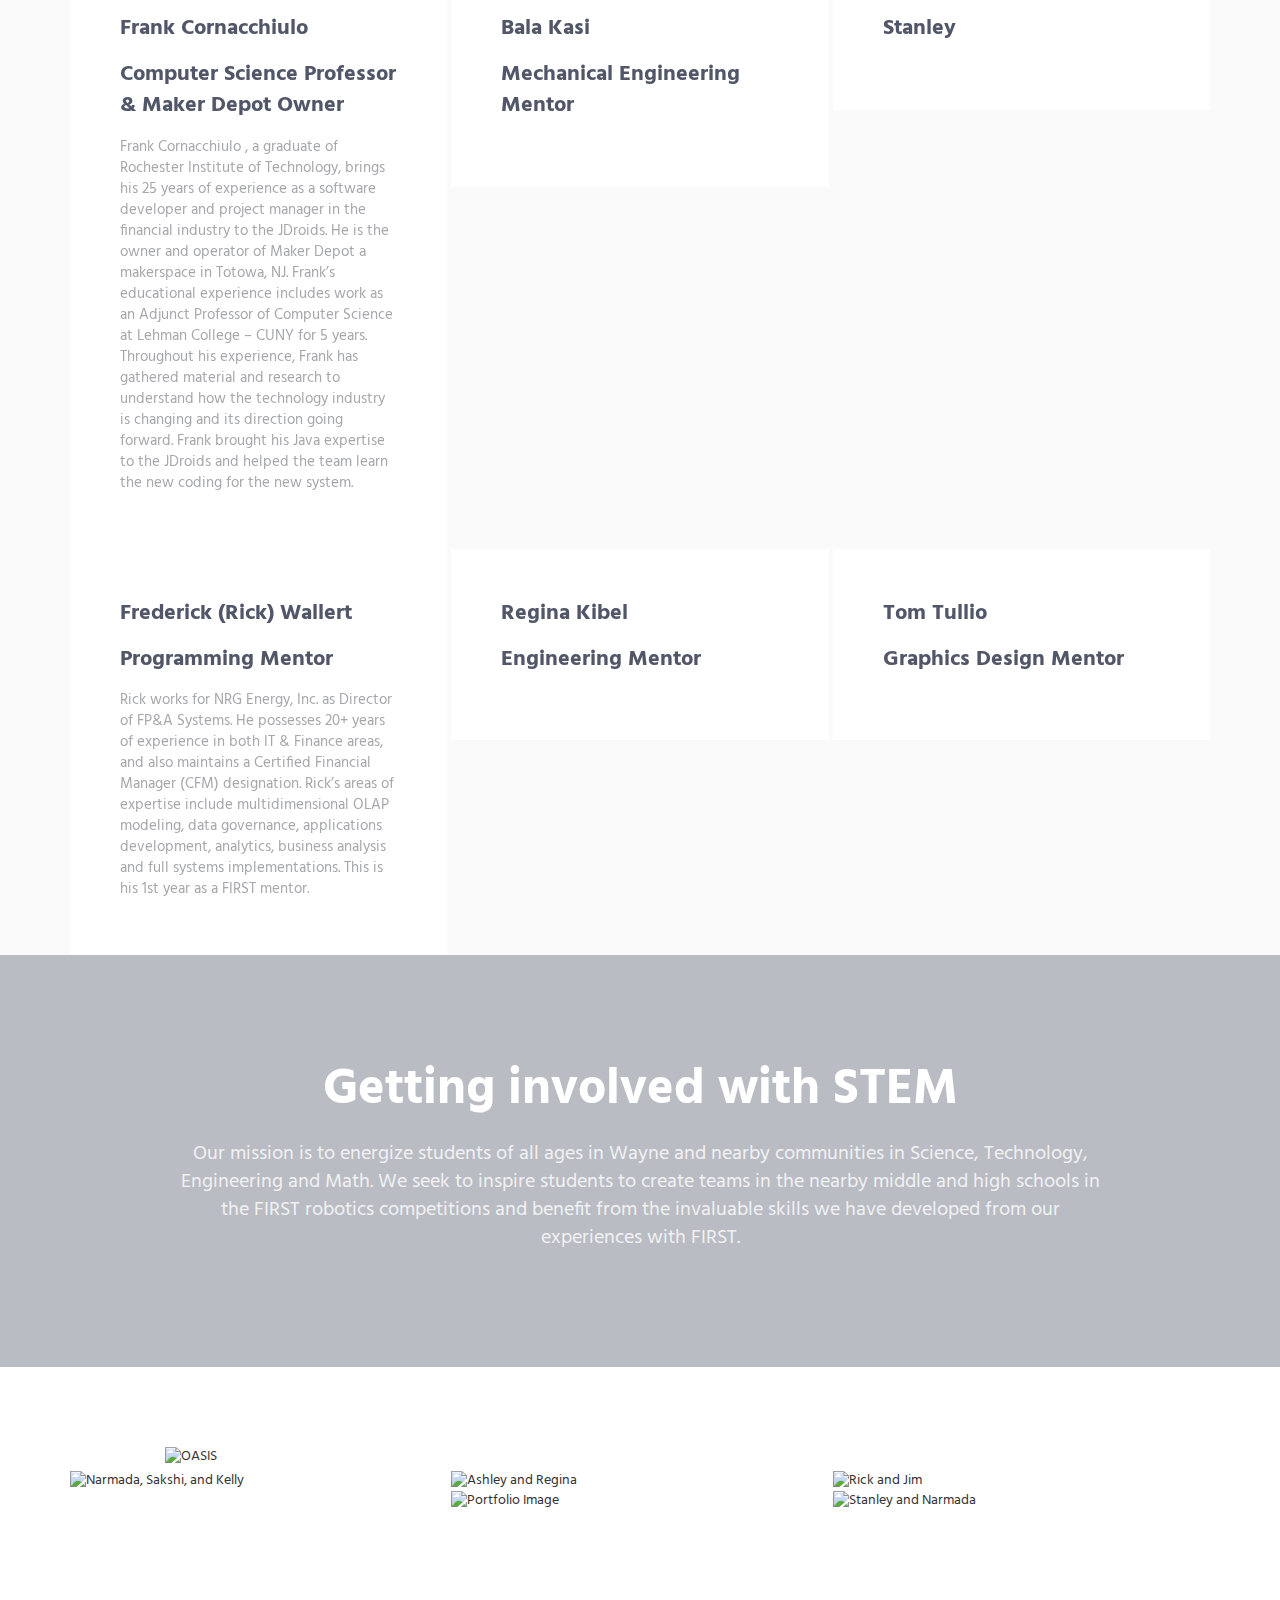
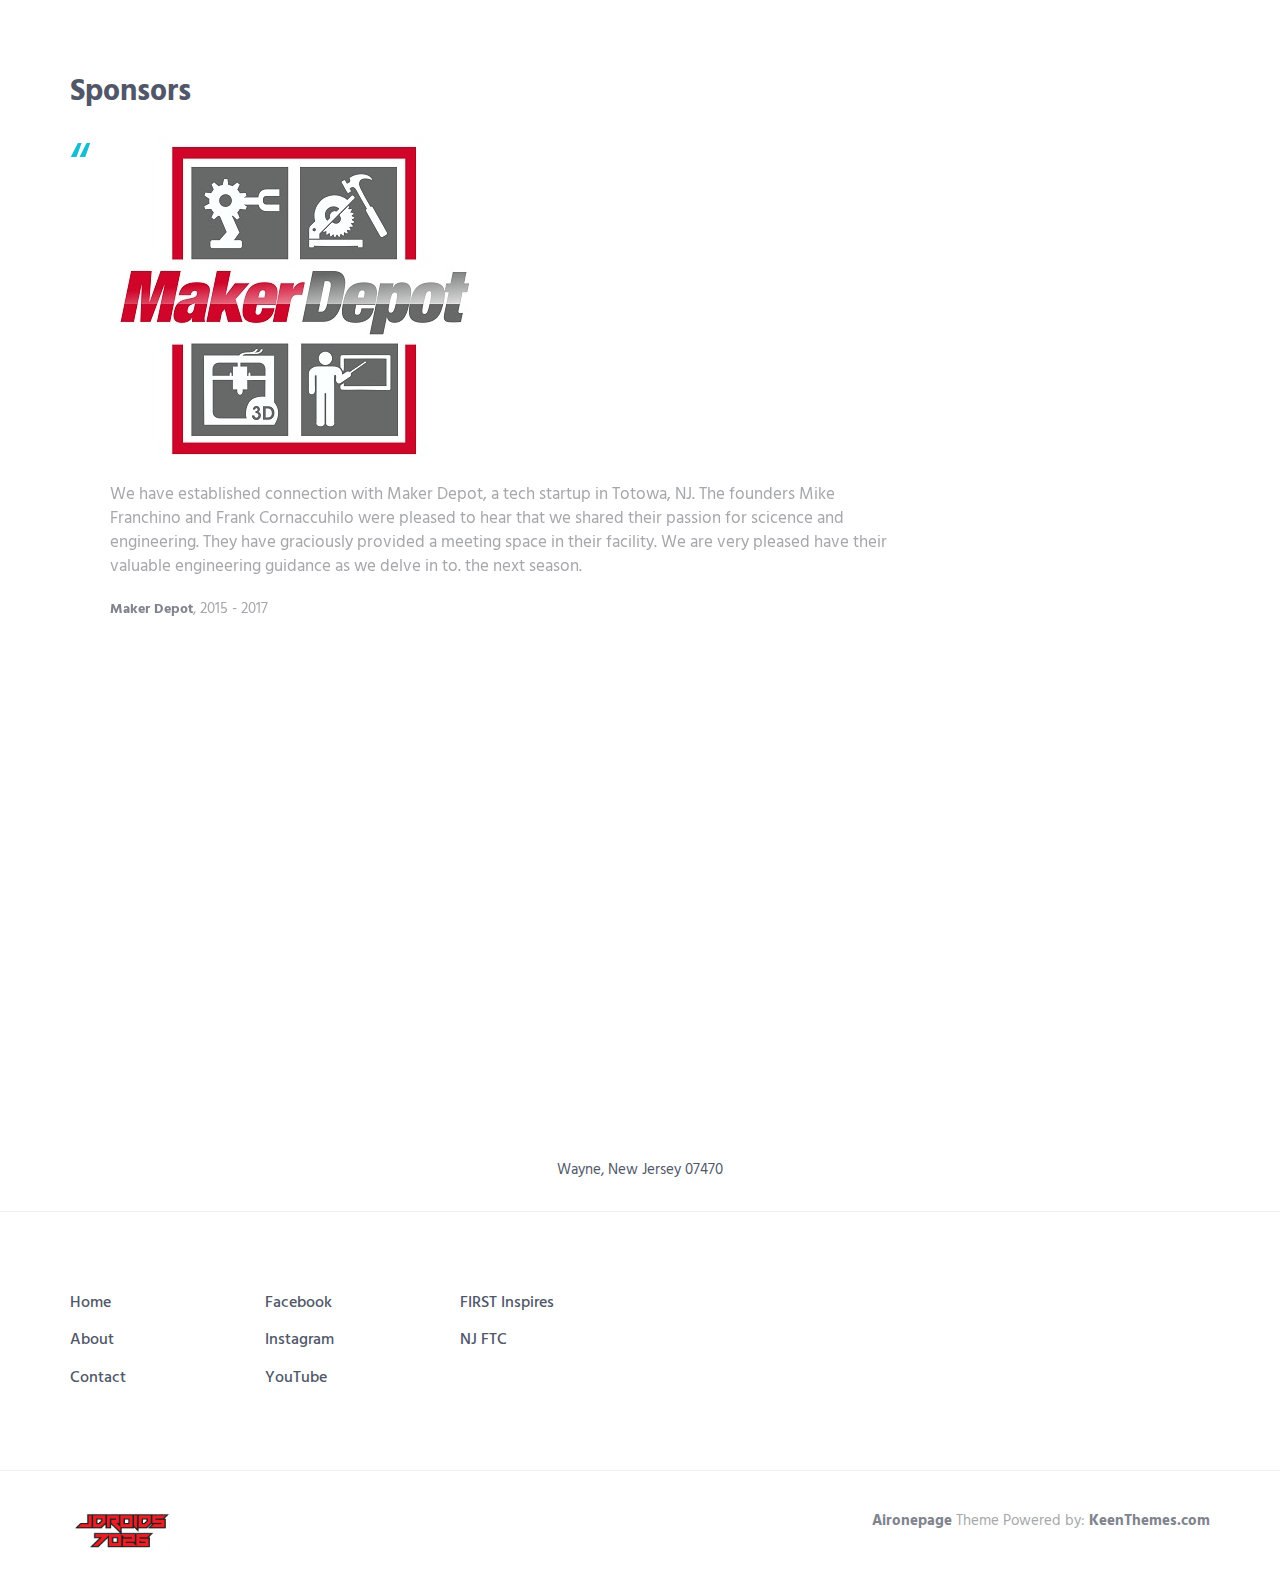
==== commit 4ceb0a87: "Update mentors.html" ====
--- a/mentors.html
+++ b/mentors.html
@@ -427,6 +427,46 @@
                                         <div class="margin-t-10 sm-margin-t-0">
                                             <p> Practicing for scripts before states with our help from our mentors Narmada and Regina. </p>
                                           
+                                            <ul class="list-inline work-popup-tag">
+                                                <li class="work-popup-tag-item">Learn.</li>
+                                                <li class="work-popup-tag-item">Do.</li>
+                                                <li class="work-popup-tag-item">Share.</li>
+                                            </ul>
+                                        </div>
+                                    </div>
+                                    <div class="col-sm-4">
+                                        <div class="margin-t-10 sm-margin-t-0">
+                                            <p class="margin-b-5"><strong>Years:</strong> 4</p>
+                                            <p class="margin-b-5"><strong>Captain:</strong> Anthony Tazzetto</p>
+                                            <p class="margin-b-5"><strong>Co-Captain:</strong> Kelly Wallert</p>
+                                            <p class="margin-b-5"><strong>Outreach Captain:</strong> Scott Moroch</p>
+                                            <p class="margin-b-5"><strong>Design Captain:</strong> Tim Tullio</p>
+                                            <p class="margin-b-5"><strong>Programming Captain:</strong> Arush Shah</p>
+                                        </div>
+                                    </div>
+                                </div>
+                            </div>
+                        </div>
+                    </div>
+                    <!-- End Work -->
+                     </div>
+                <div class="masonry-grid-item col-xs-12 col-sm-6 col-md-4 md-margin-b-4">
+                    <!-- Work -->
+                    <div class="work work-popup-trigger">
+                        <div class="work-overlay">
+                            <img class="full-width img-responsive" src="img/stannarmada.png" alt="Stanley and Narmada">
+                        </div>
+                        <div class="work-popup-overlay">
+                            <div class="work-popup-content">
+                                <a href="javascript:void(0);" class="work-popup-close">Hide</a>
+                                <div class="margin-b-30">
+                                    <h3 class="margin-b-5">Stanley and Naramada</h3>
+                                   
+                                </div>
+                                <div class="row">
+                                    <div class="col-sm-8 work-popup-content-divider sm-margin-b-20">
+                                        <div class="margin-t-10 sm-margin-t-0">
+                                             <p> Working with mentors Stanley and Narmada on the robot. <p>
                                             <ul class="list-inline work-popup-tag">
                                                 <li class="work-popup-tag-item">Learn.</li>
                                                 <li class="work-popup-tag-item">Do.</li>
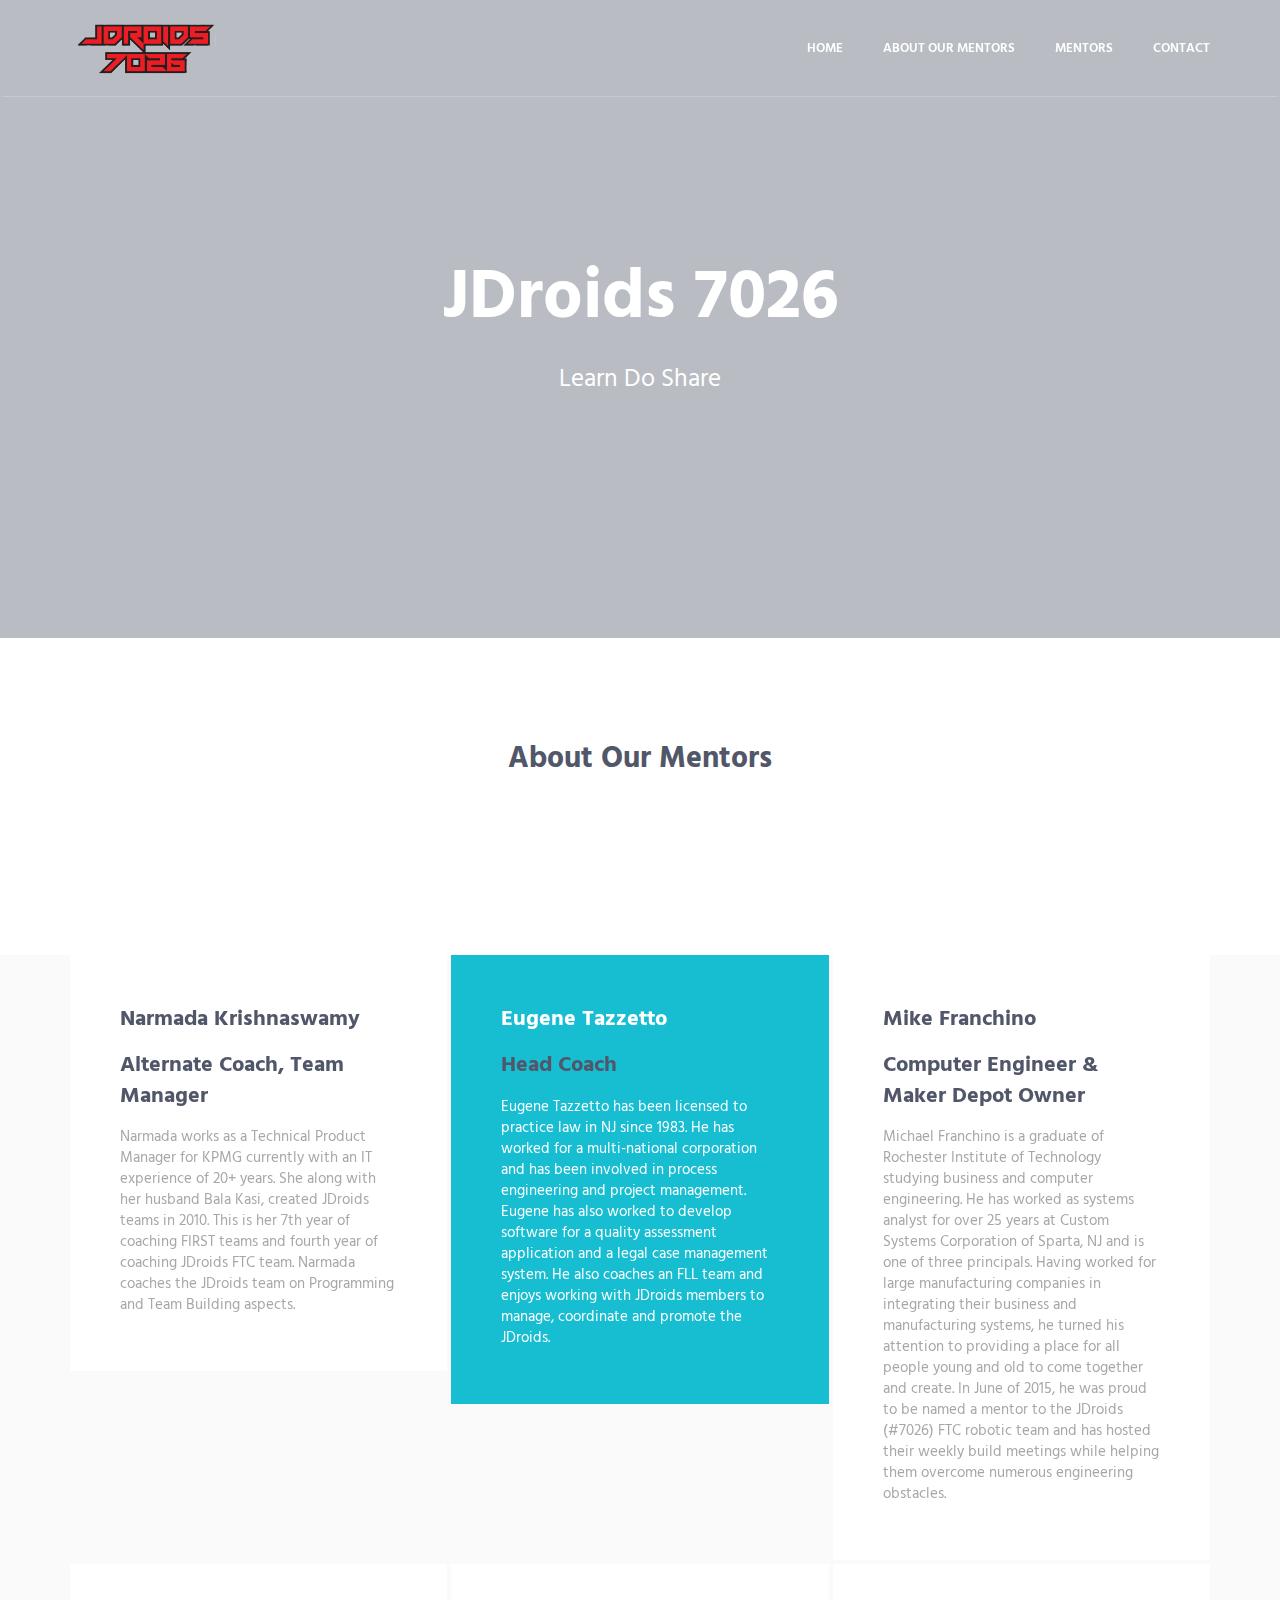
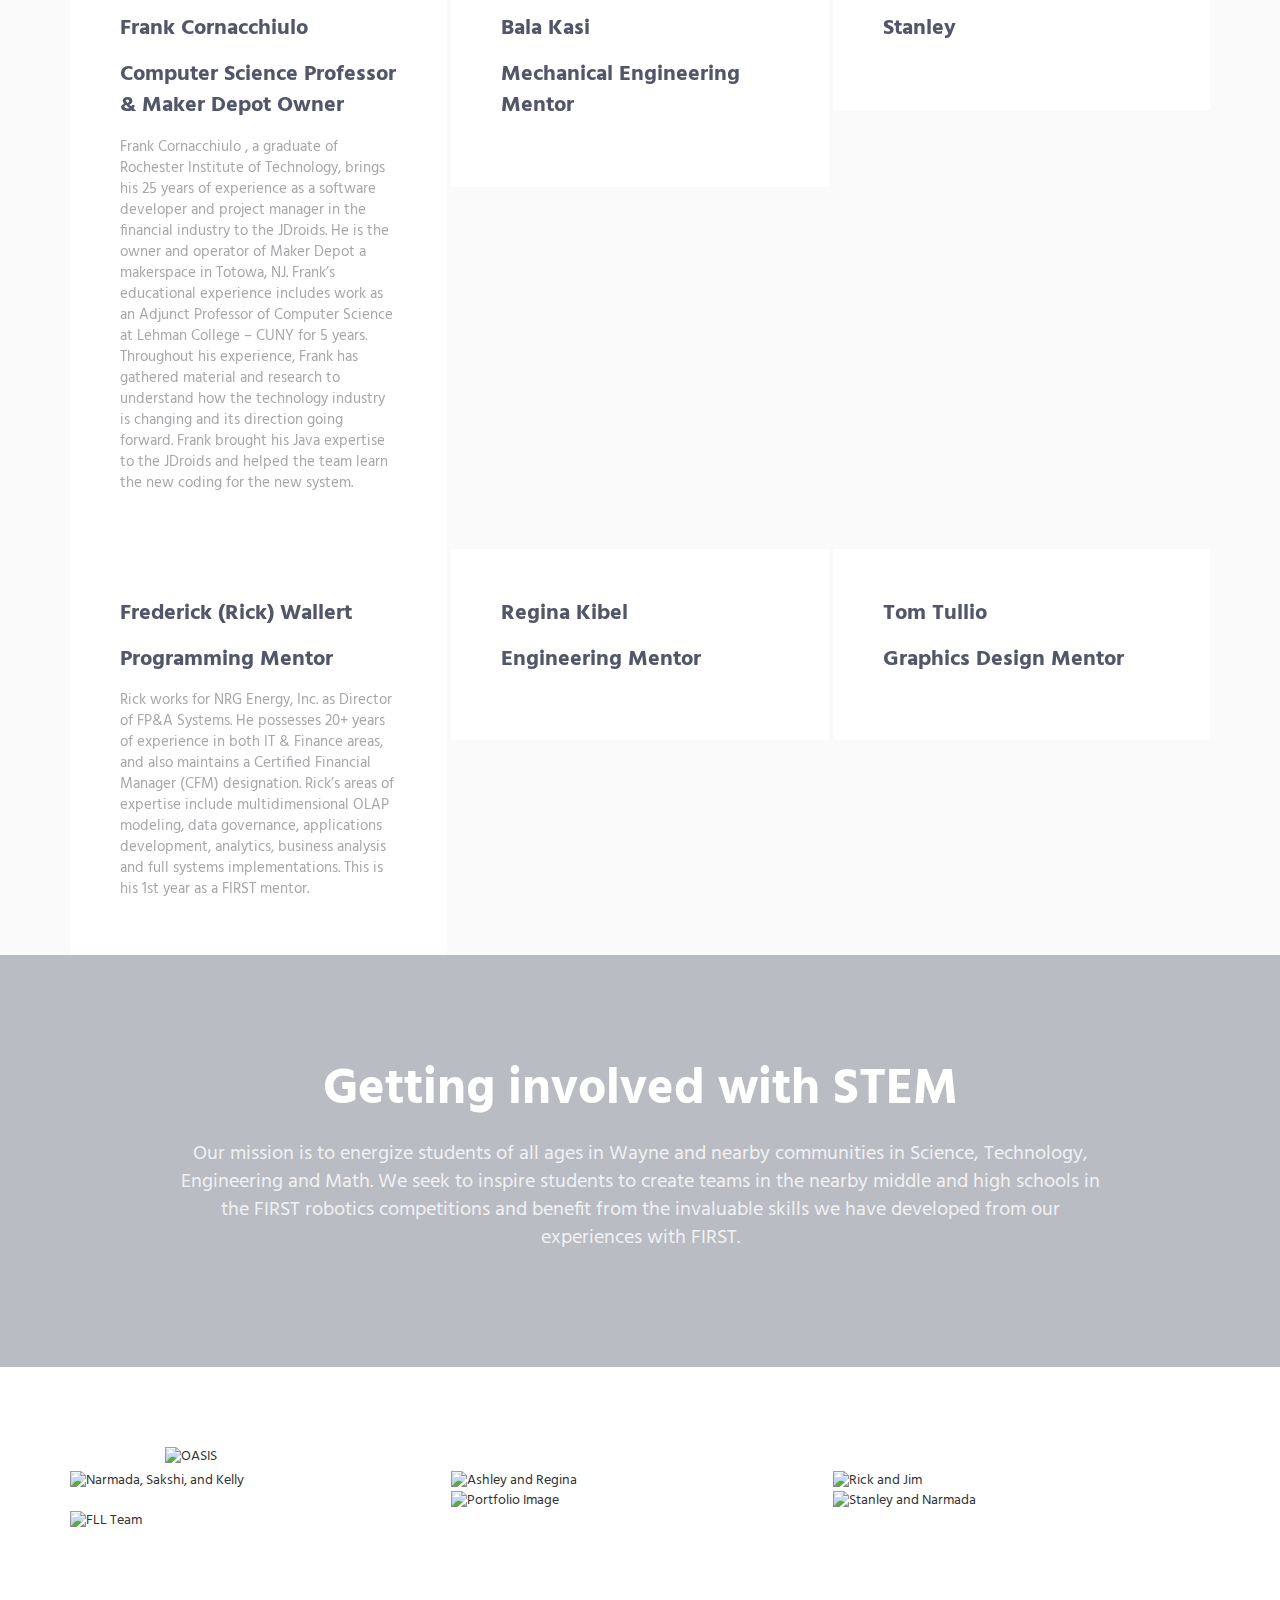
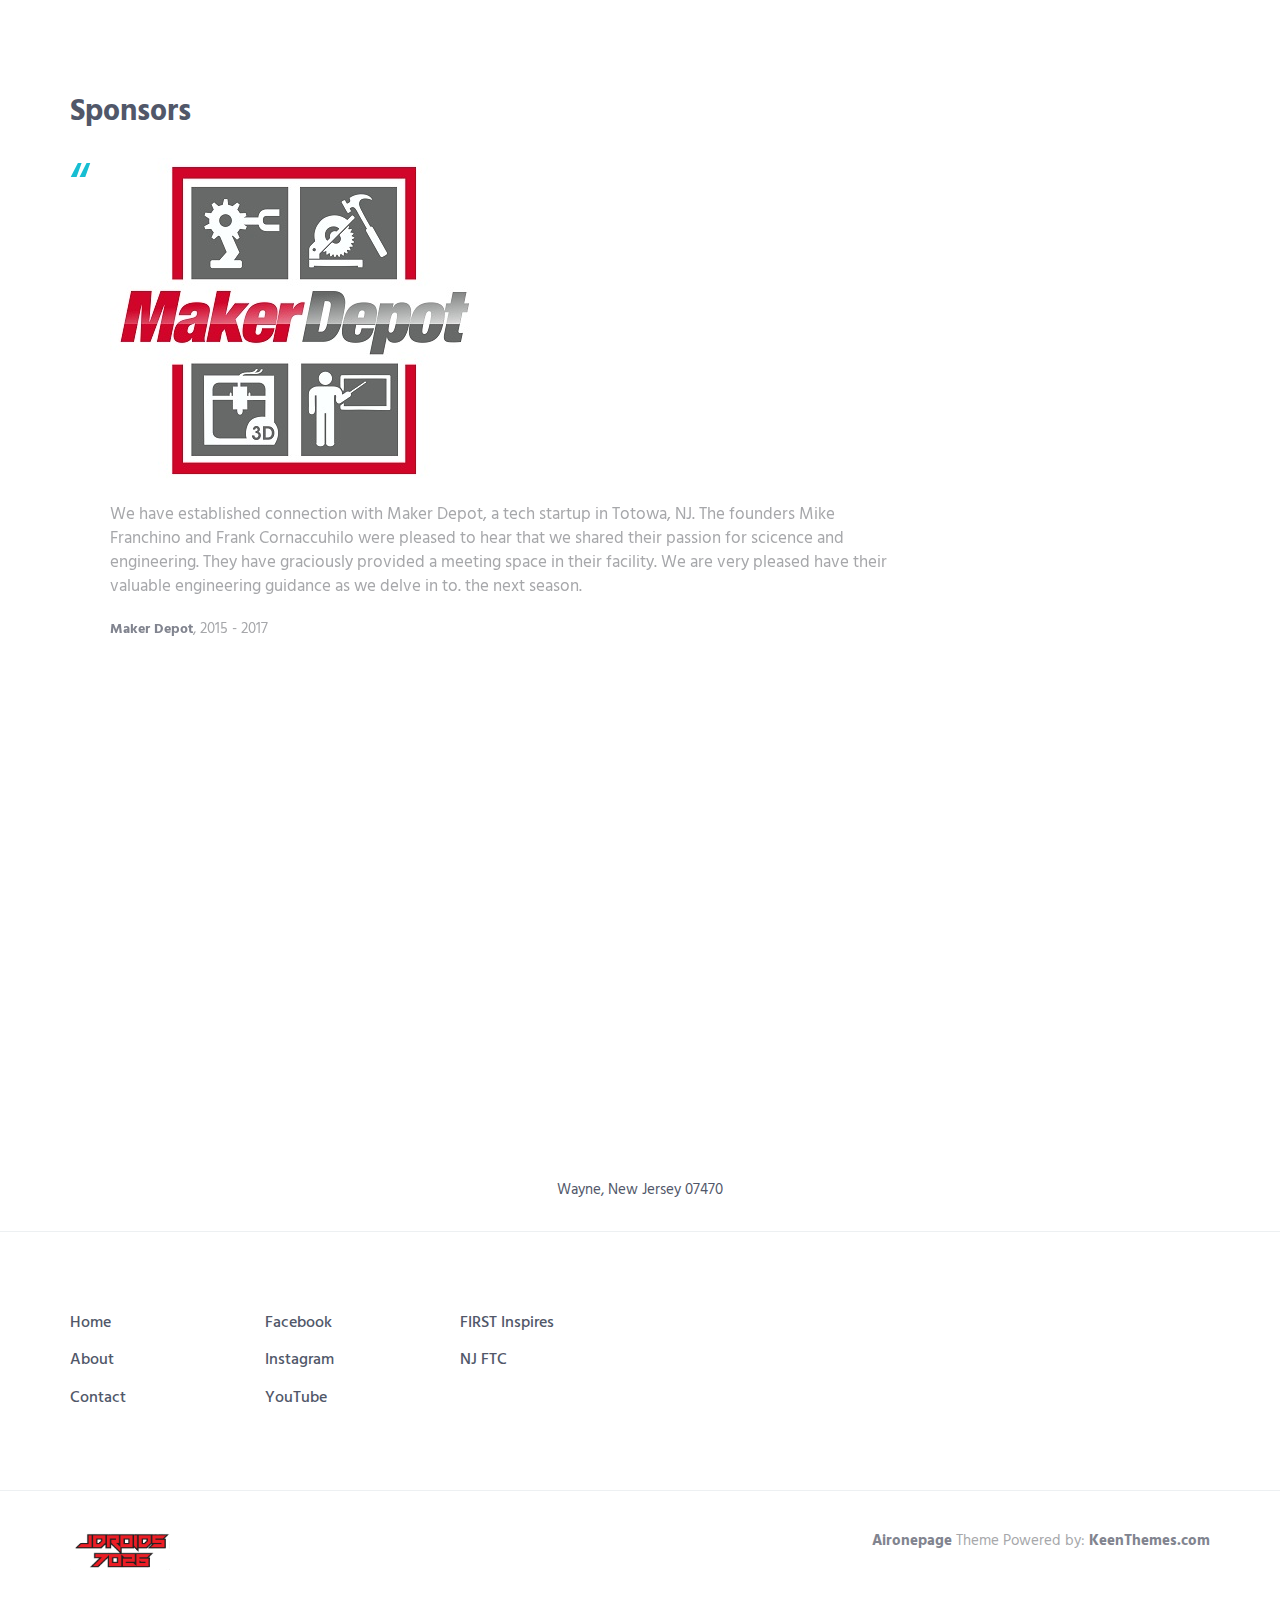
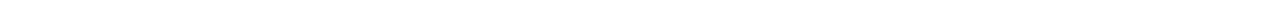
==== commit 84c5bb9c: "Update mentors.html" ====
--- a/mentors.html
+++ b/mentors.html
@@ -467,6 +467,46 @@
                                     <div class="col-sm-8 work-popup-content-divider sm-margin-b-20">
                                         <div class="margin-t-10 sm-margin-t-0">
                                              <p> Working with mentors Stanley and Narmada on the robot. <p>
+                                            <ul class="list-inline work-popup-tag">
+                                                <li class="work-popup-tag-item">Learn.</li>
+                                                <li class="work-popup-tag-item">Do.</li>
+                                                <li class="work-popup-tag-item">Share.</li>
+                                            </ul>
+                                        </div>
+                                    </div>
+                                    <div class="col-sm-4">
+                                        <div class="margin-t-10 sm-margin-t-0">
+                                            <p class="margin-b-5"><strong>Years:</strong> 4</p>
+                                            <p class="margin-b-5"><strong>Captain:</strong> Anthony Tazzetto</p>
+                                            <p class="margin-b-5"><strong>Co-Captain:</strong> Kelly Wallert</p>
+                                            <p class="margin-b-5"><strong>Outreach Captain:</strong> Scott Moroch</p>
+                                            <p class="margin-b-5"><strong>Design Captain:</strong> Tim Tullio</p>
+                                            <p class="margin-b-5"><strong>Programming Captain:</strong> Arush Shah</p>
+                                        </div>
+                                    </div>
+                                </div>
+                            </div>
+                        </div>
+                    </div>
+                    <!-- End Work -->
+                     </div>
+                <div class="masonry-grid-item col-xs-12 col-sm-6 col-md-4 md-margin-b-4">
+                    <!-- Work -->
+                    <div class="work work-popup-trigger">
+                        <div class="work-overlay">
+                            <img class="full-width img-responsive" src="img/fll2.jpg" alt="FLL Team">
+                        </div>
+                        <div class="work-popup-overlay">
+                            <div class="work-popup-content">
+                                <a href="javascript:void(0);" class="work-popup-close">Hide</a>
+                                <div class="margin-b-30">
+                                    <h3 class="margin-b-5">Meeting With FLL</h3>
+                                   
+                                </div>
+                                <div class="row">
+                                    <div class="col-sm-8 work-popup-content-divider sm-margin-b-20">
+                                        <div class="margin-t-10 sm-margin-t-0">
+                                             <p> Our mentors invite the FLL team to Maker Depot to meet with them. <p>
                                             <ul class="list-inline work-popup-tag">
                                                 <li class="work-popup-tag-item">Learn.</li>
                                                 <li class="work-popup-tag-item">Do.</li>
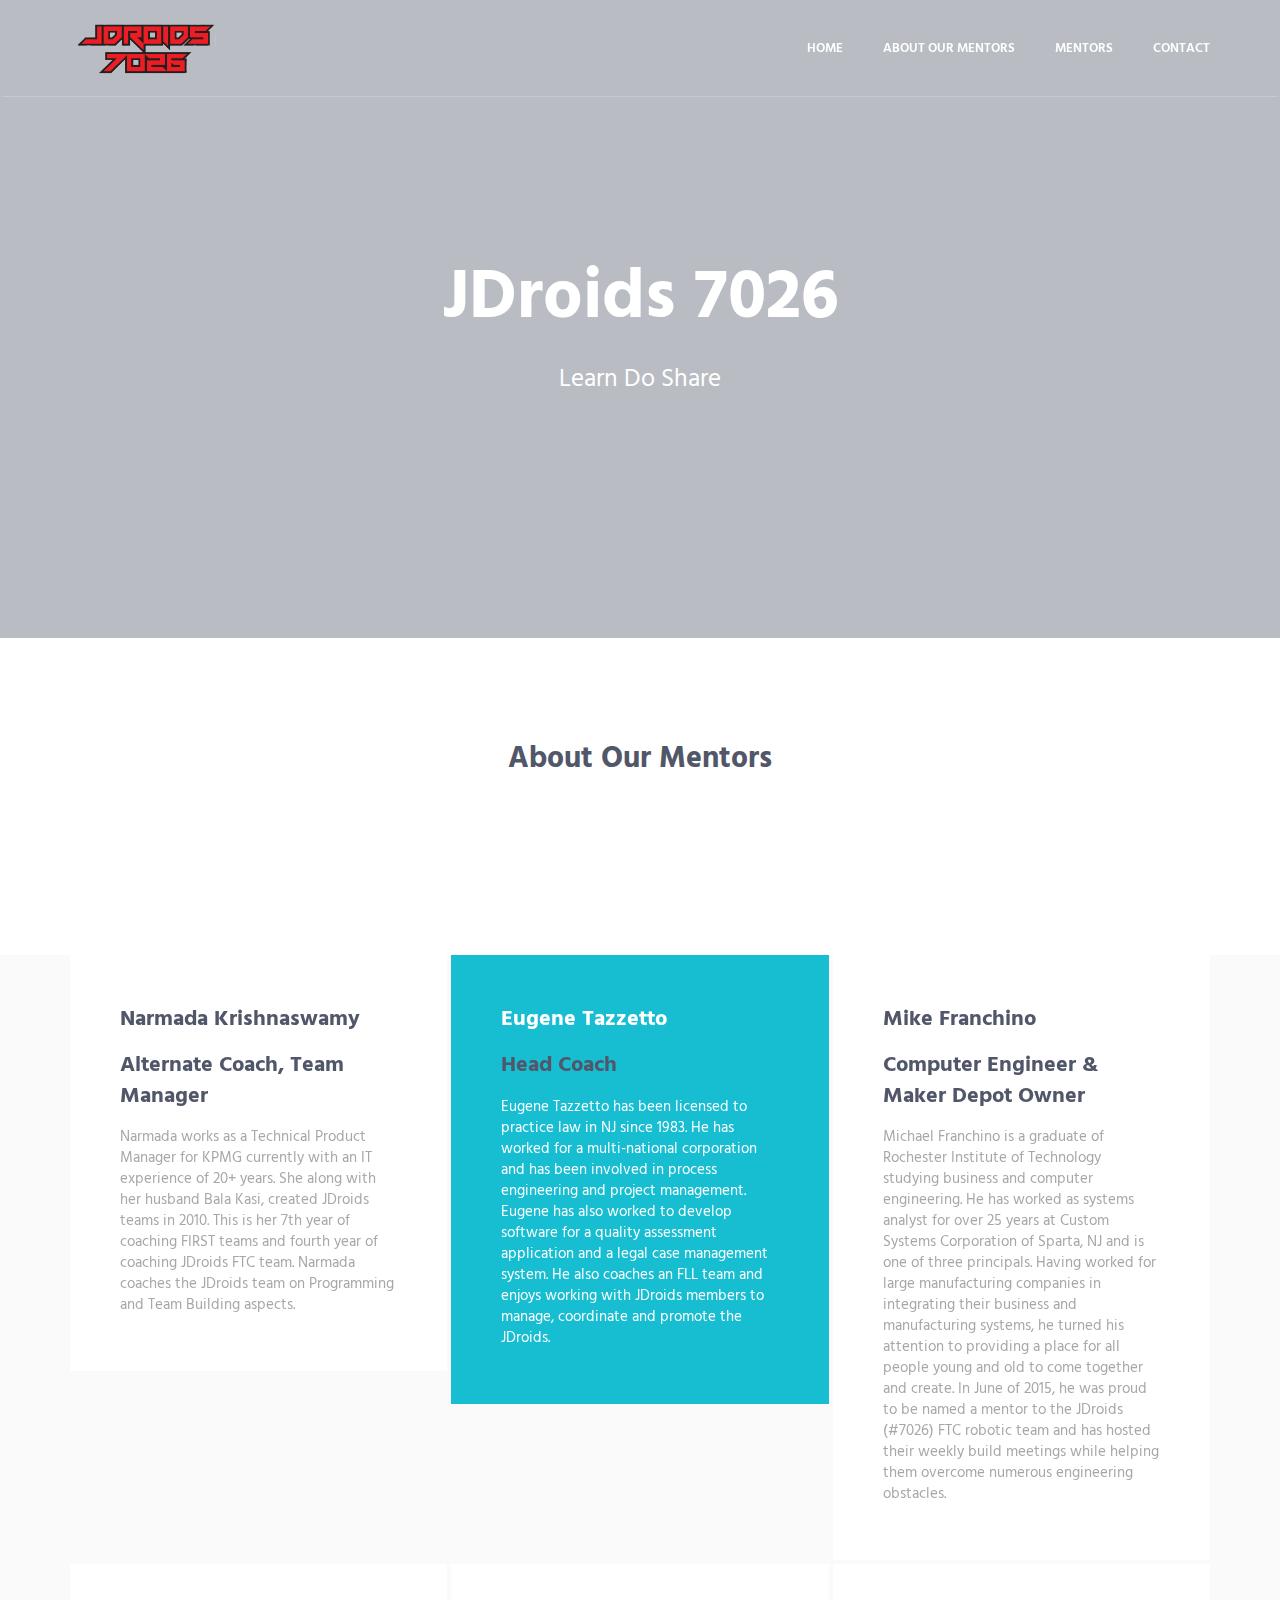
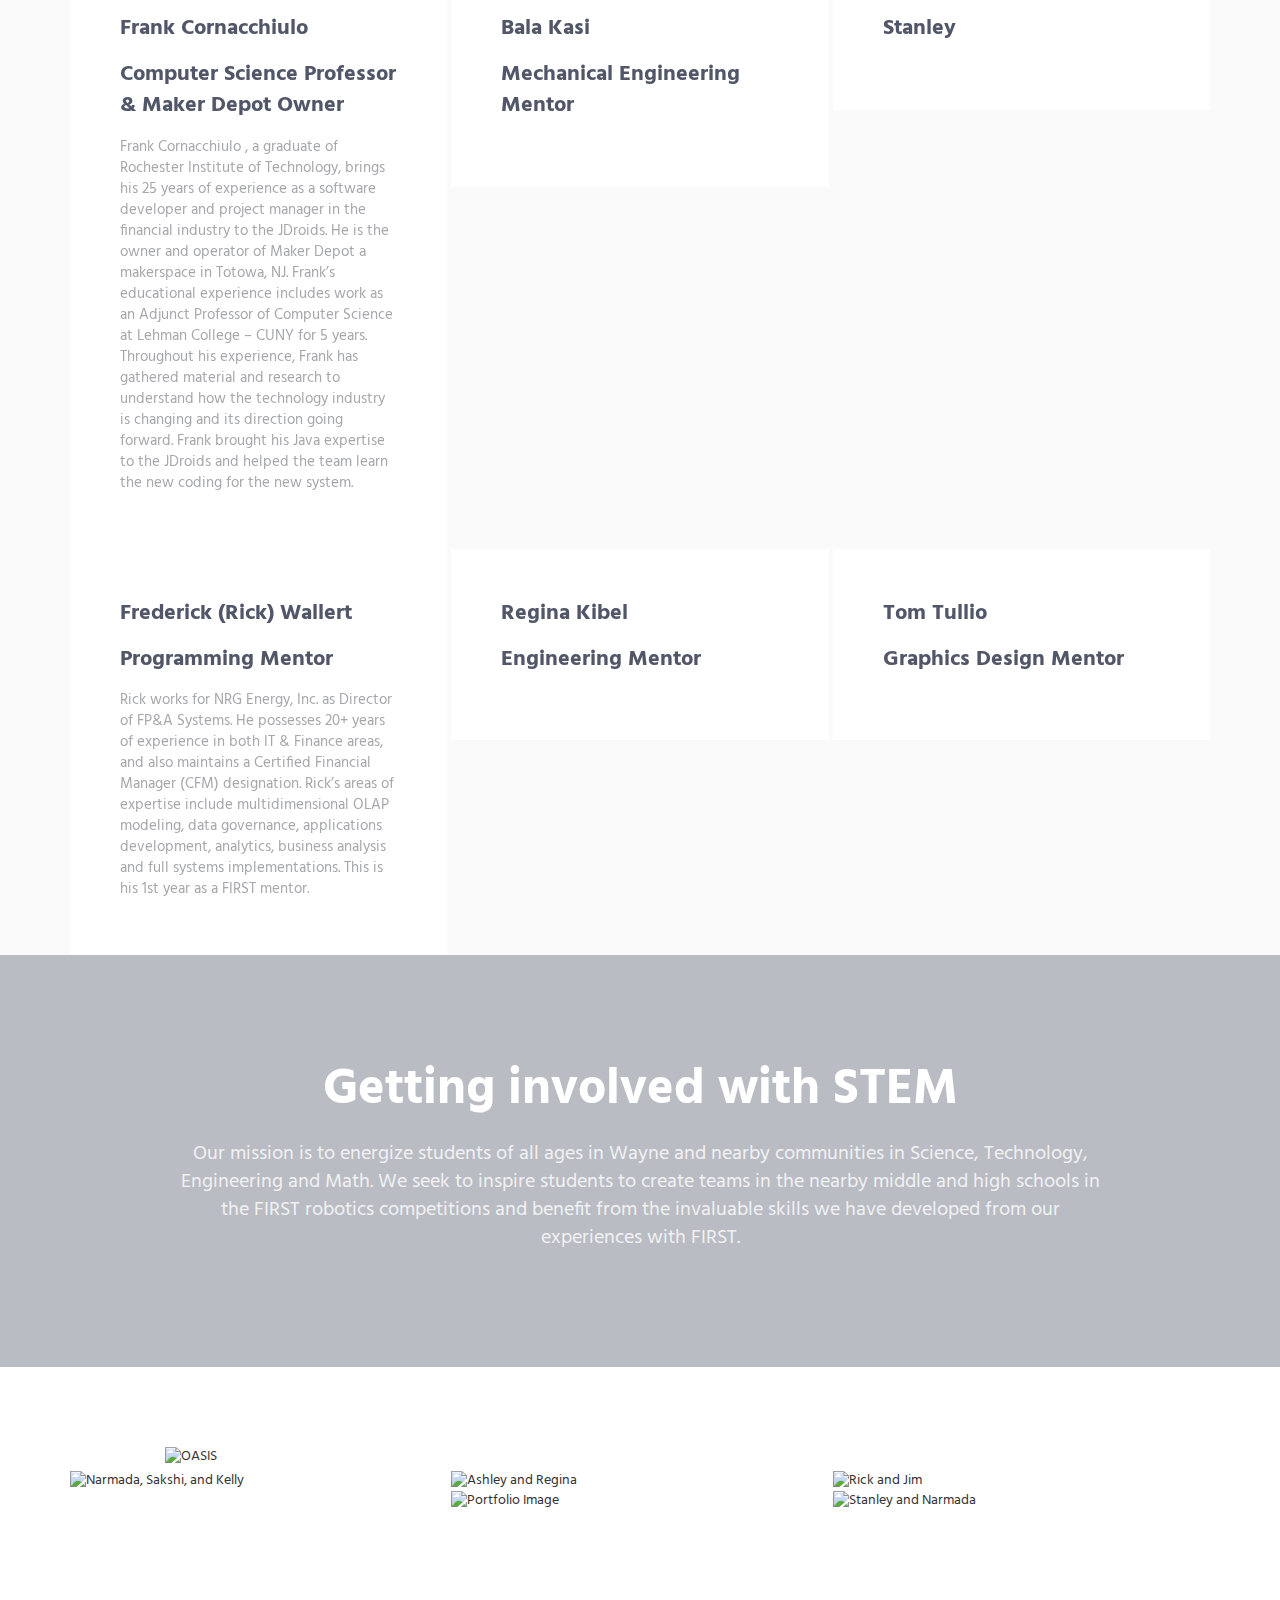
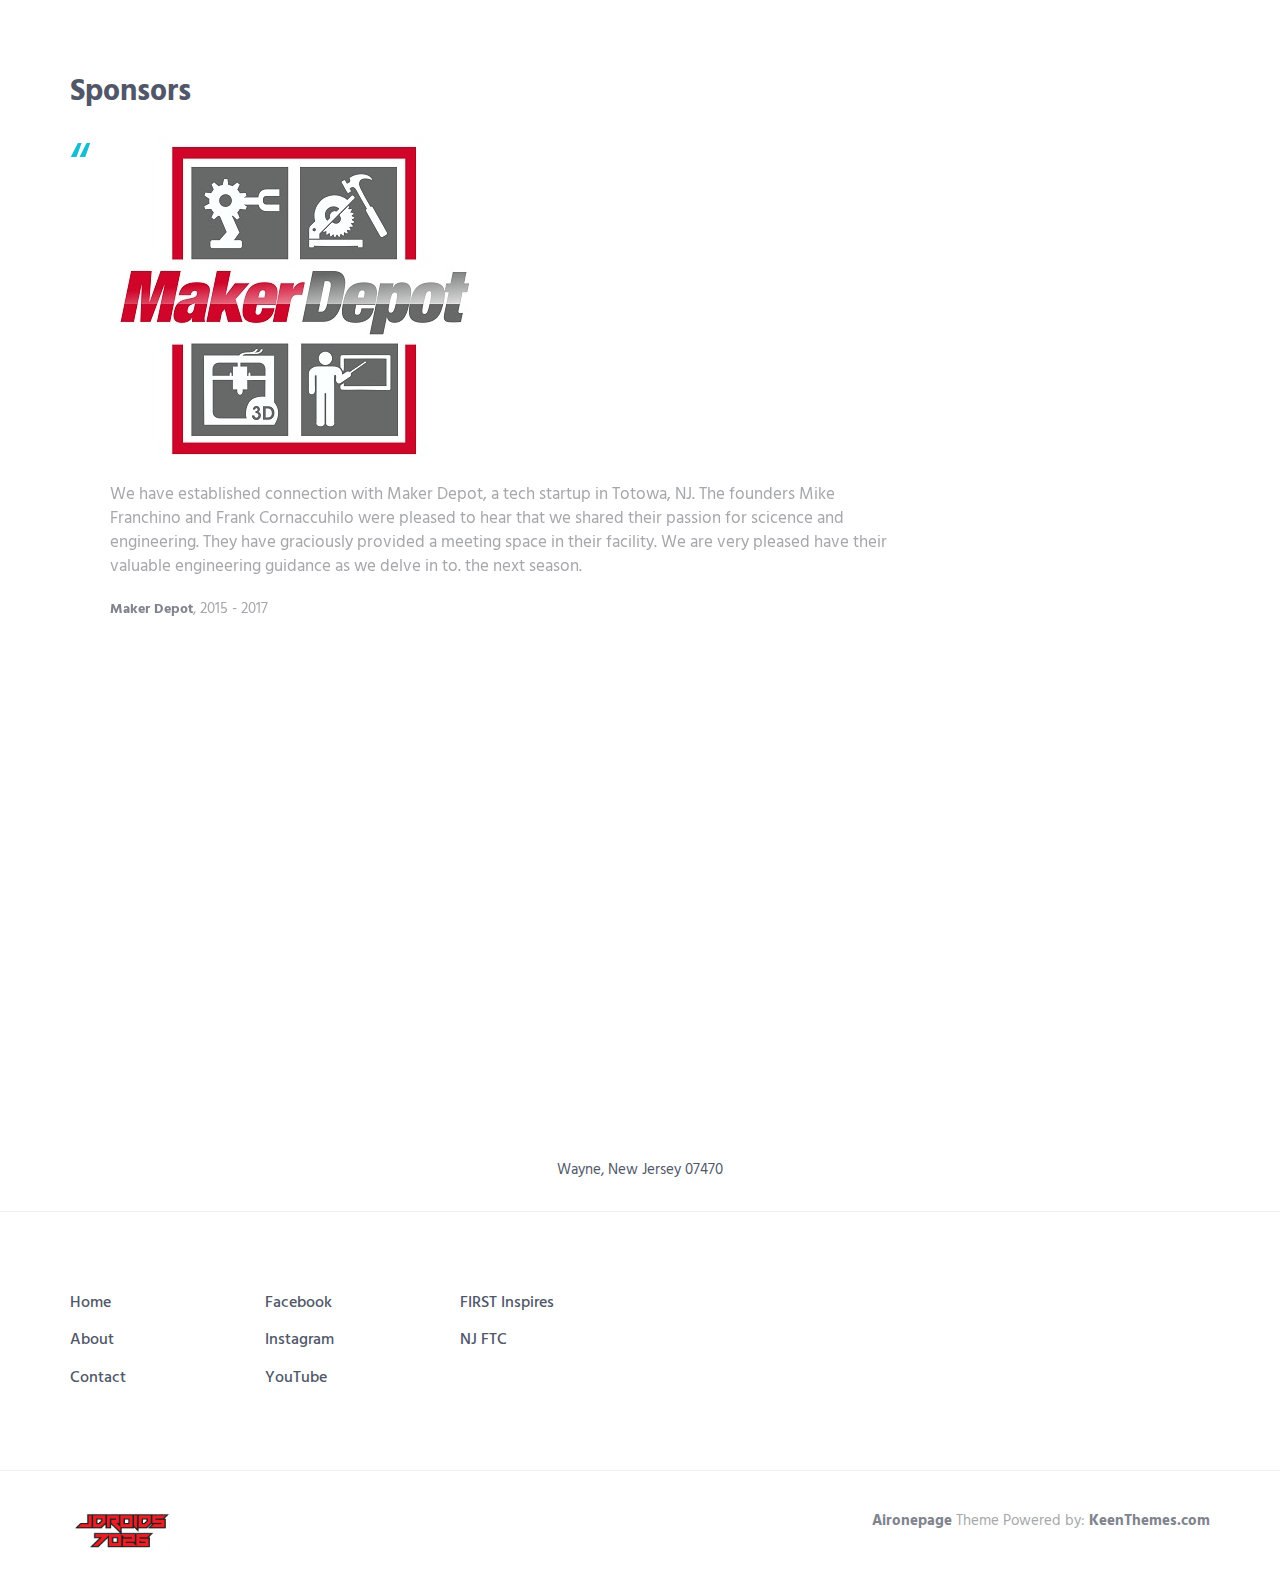
==== commit 743b872c: "Update mentors.html" ====
--- a/mentors.html
+++ b/mentors.html
@@ -489,46 +489,7 @@
                         </div>
                     </div>
                     <!-- End Work -->
-                     </div>
-                <div class="masonry-grid-item col-xs-12 col-sm-6 col-md-4 md-margin-b-4">
-                    <!-- Work -->
-                    <div class="work work-popup-trigger">
-                        <div class="work-overlay">
-                            <img class="full-width img-responsive" src="img/fll2.jpg" alt="FLL Team">
-                        </div>
-                        <div class="work-popup-overlay">
-                            <div class="work-popup-content">
-                                <a href="javascript:void(0);" class="work-popup-close">Hide</a>
-                                <div class="margin-b-30">
-                                    <h3 class="margin-b-5">Meeting With FLL</h3>
-                                   
-                                </div>
-                                <div class="row">
-                                    <div class="col-sm-8 work-popup-content-divider sm-margin-b-20">
-                                        <div class="margin-t-10 sm-margin-t-0">
-                                             <p> Our mentors invite the FLL team to Maker Depot to meet with them. <p>
-                                            <ul class="list-inline work-popup-tag">
-                                                <li class="work-popup-tag-item">Learn.</li>
-                                                <li class="work-popup-tag-item">Do.</li>
-                                                <li class="work-popup-tag-item">Share.</li>
-                                            </ul>
-                                        </div>
-                                    </div>
-                                    <div class="col-sm-4">
-                                        <div class="margin-t-10 sm-margin-t-0">
-                                            <p class="margin-b-5"><strong>Years:</strong> 4</p>
-                                            <p class="margin-b-5"><strong>Captain:</strong> Anthony Tazzetto</p>
-                                            <p class="margin-b-5"><strong>Co-Captain:</strong> Kelly Wallert</p>
-                                            <p class="margin-b-5"><strong>Outreach Captain:</strong> Scott Moroch</p>
-                                            <p class="margin-b-5"><strong>Design Captain:</strong> Tim Tullio</p>
-                                            <p class="margin-b-5"><strong>Programming Captain:</strong> Arush Shah</p>
-                                        </div>
-                                    </div>
-                                </div>
-                            </div>
-                        </div>
-                    </div>
-                    <!-- End Work -->
+              
                 </div>
             </div>
             <!-- End Masonry Grid -->
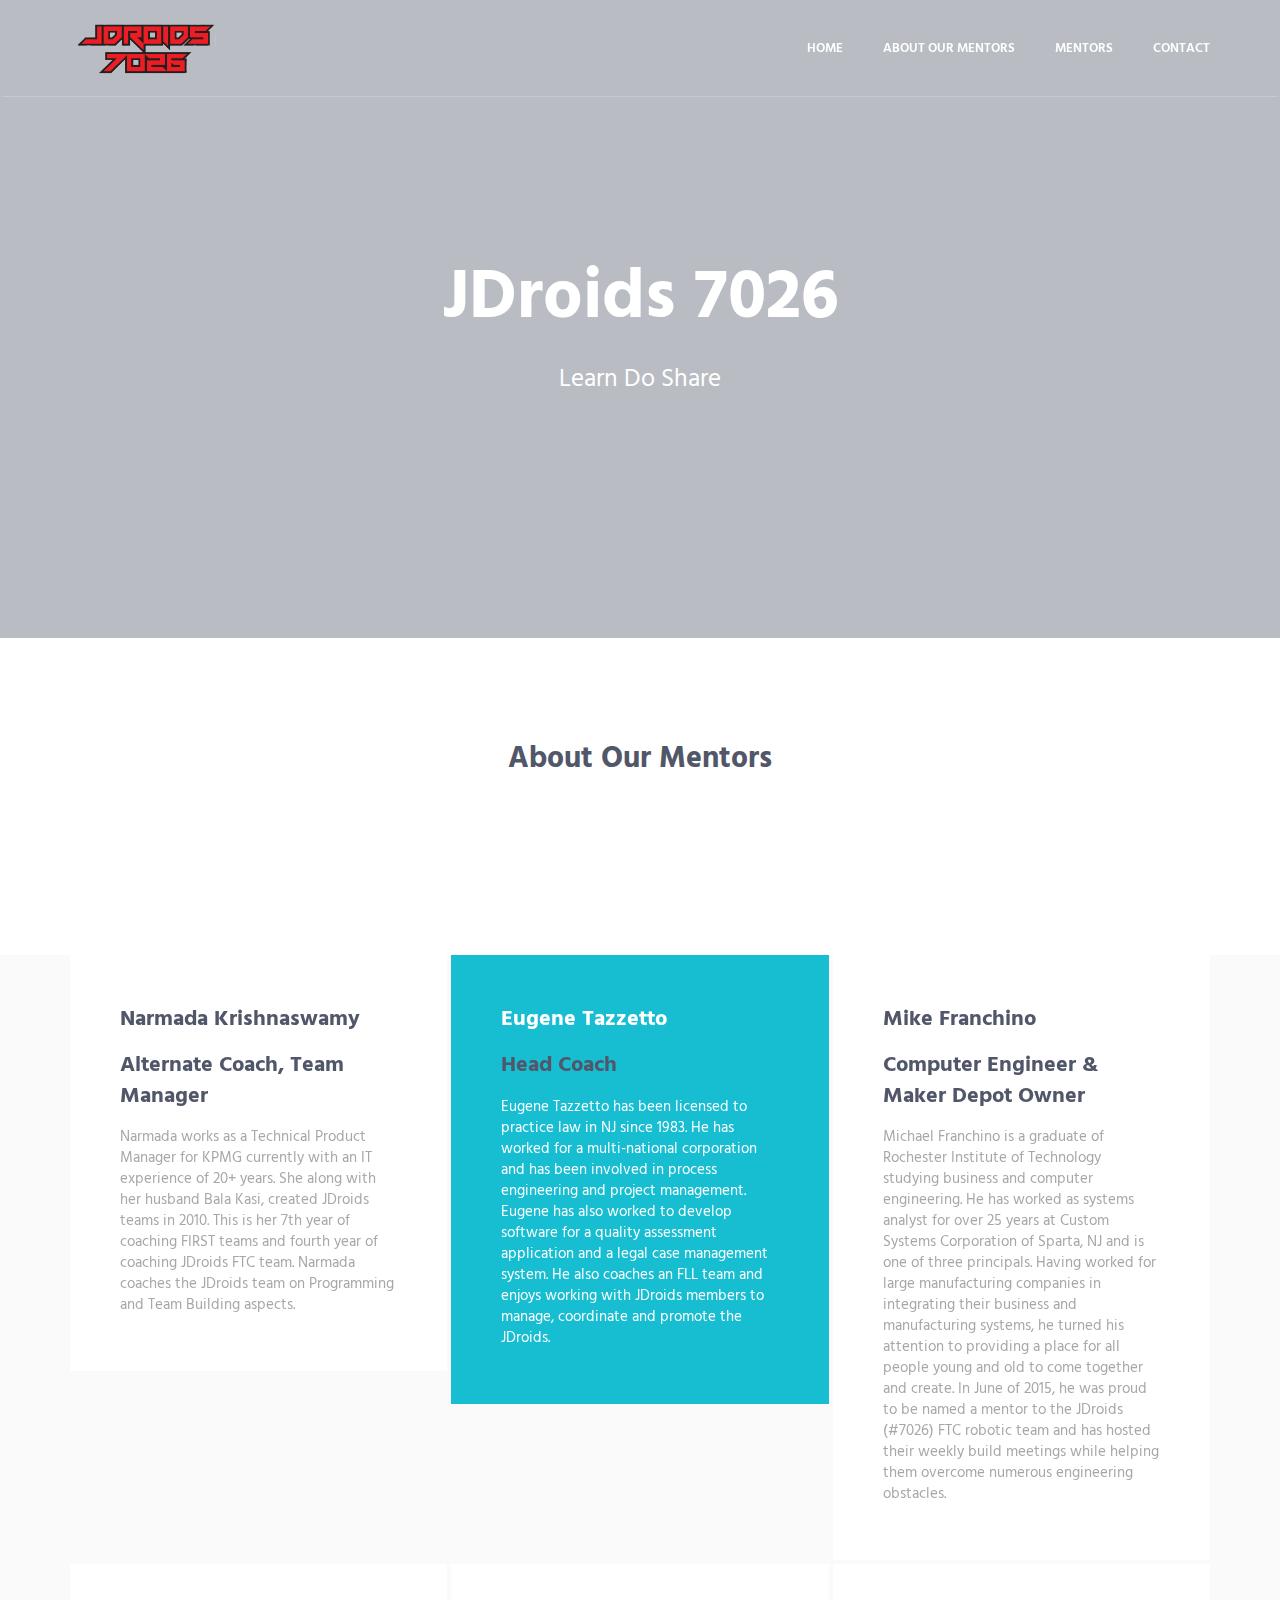
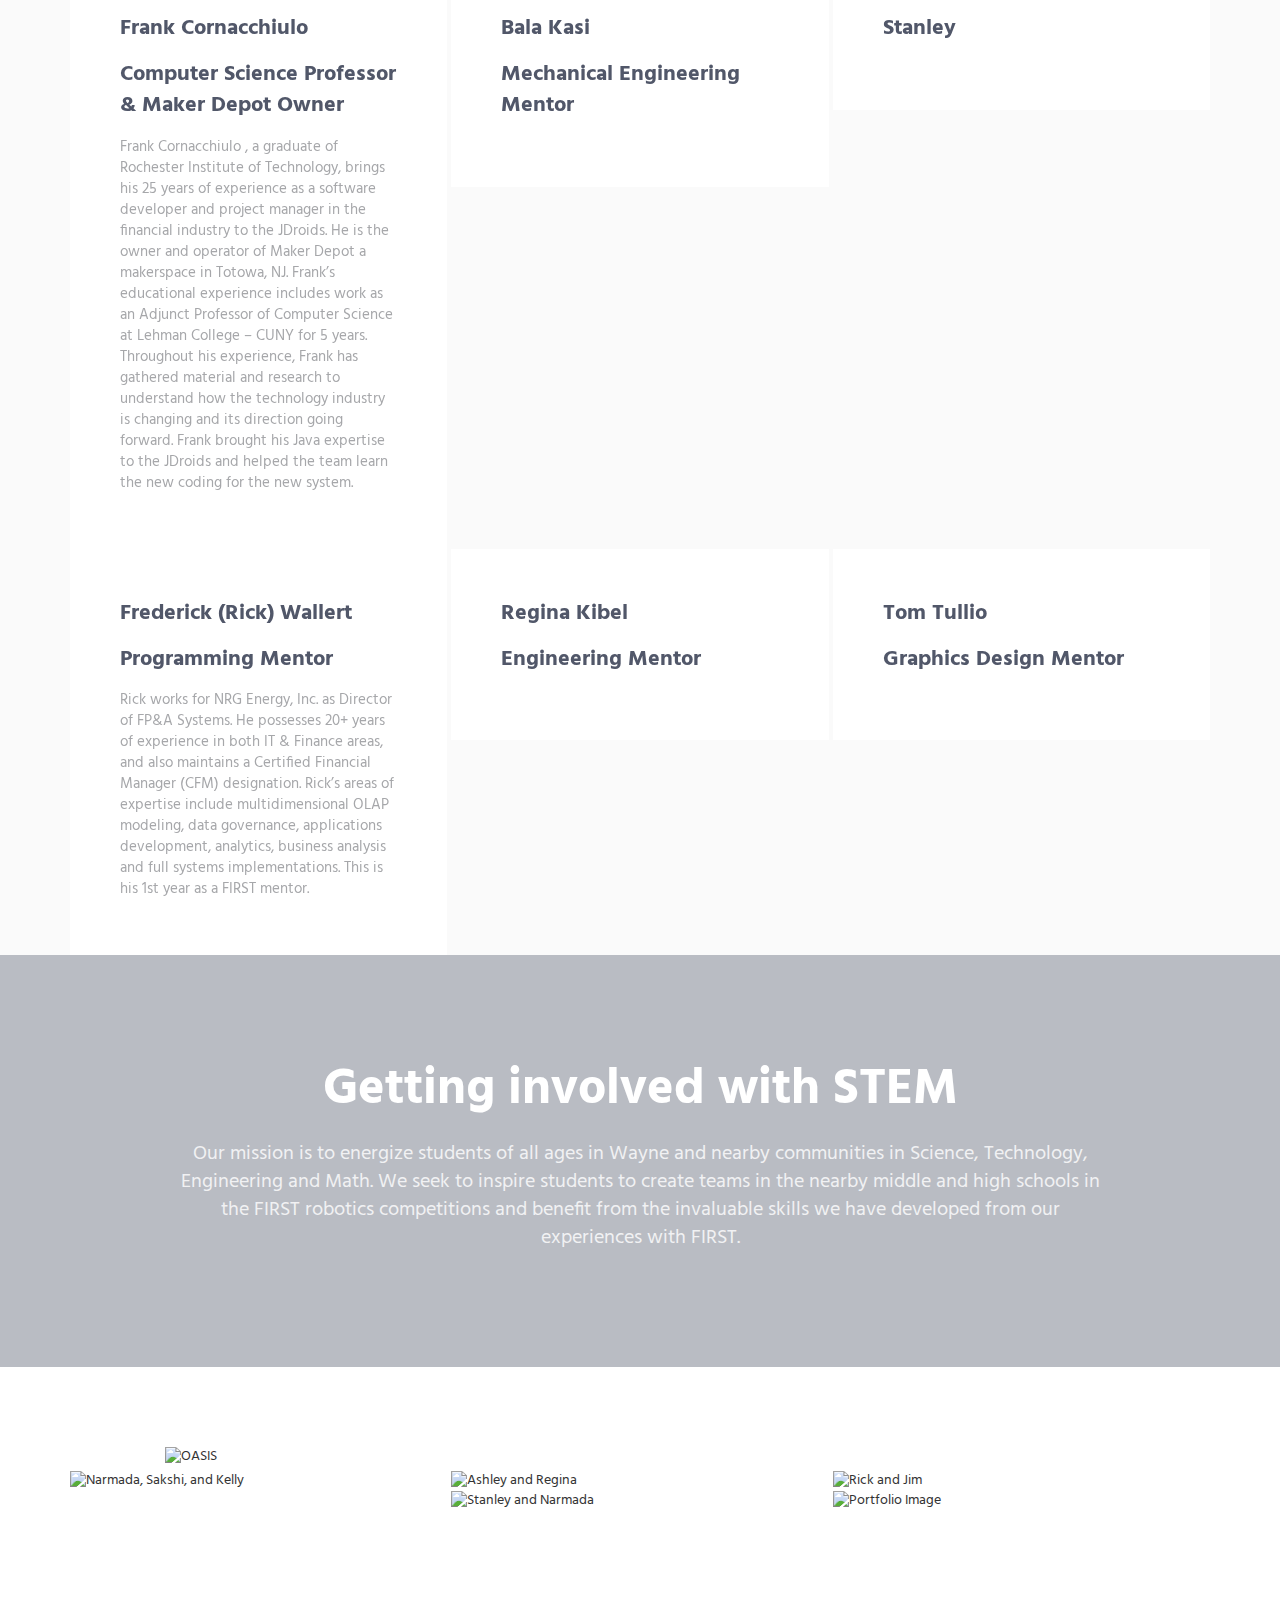
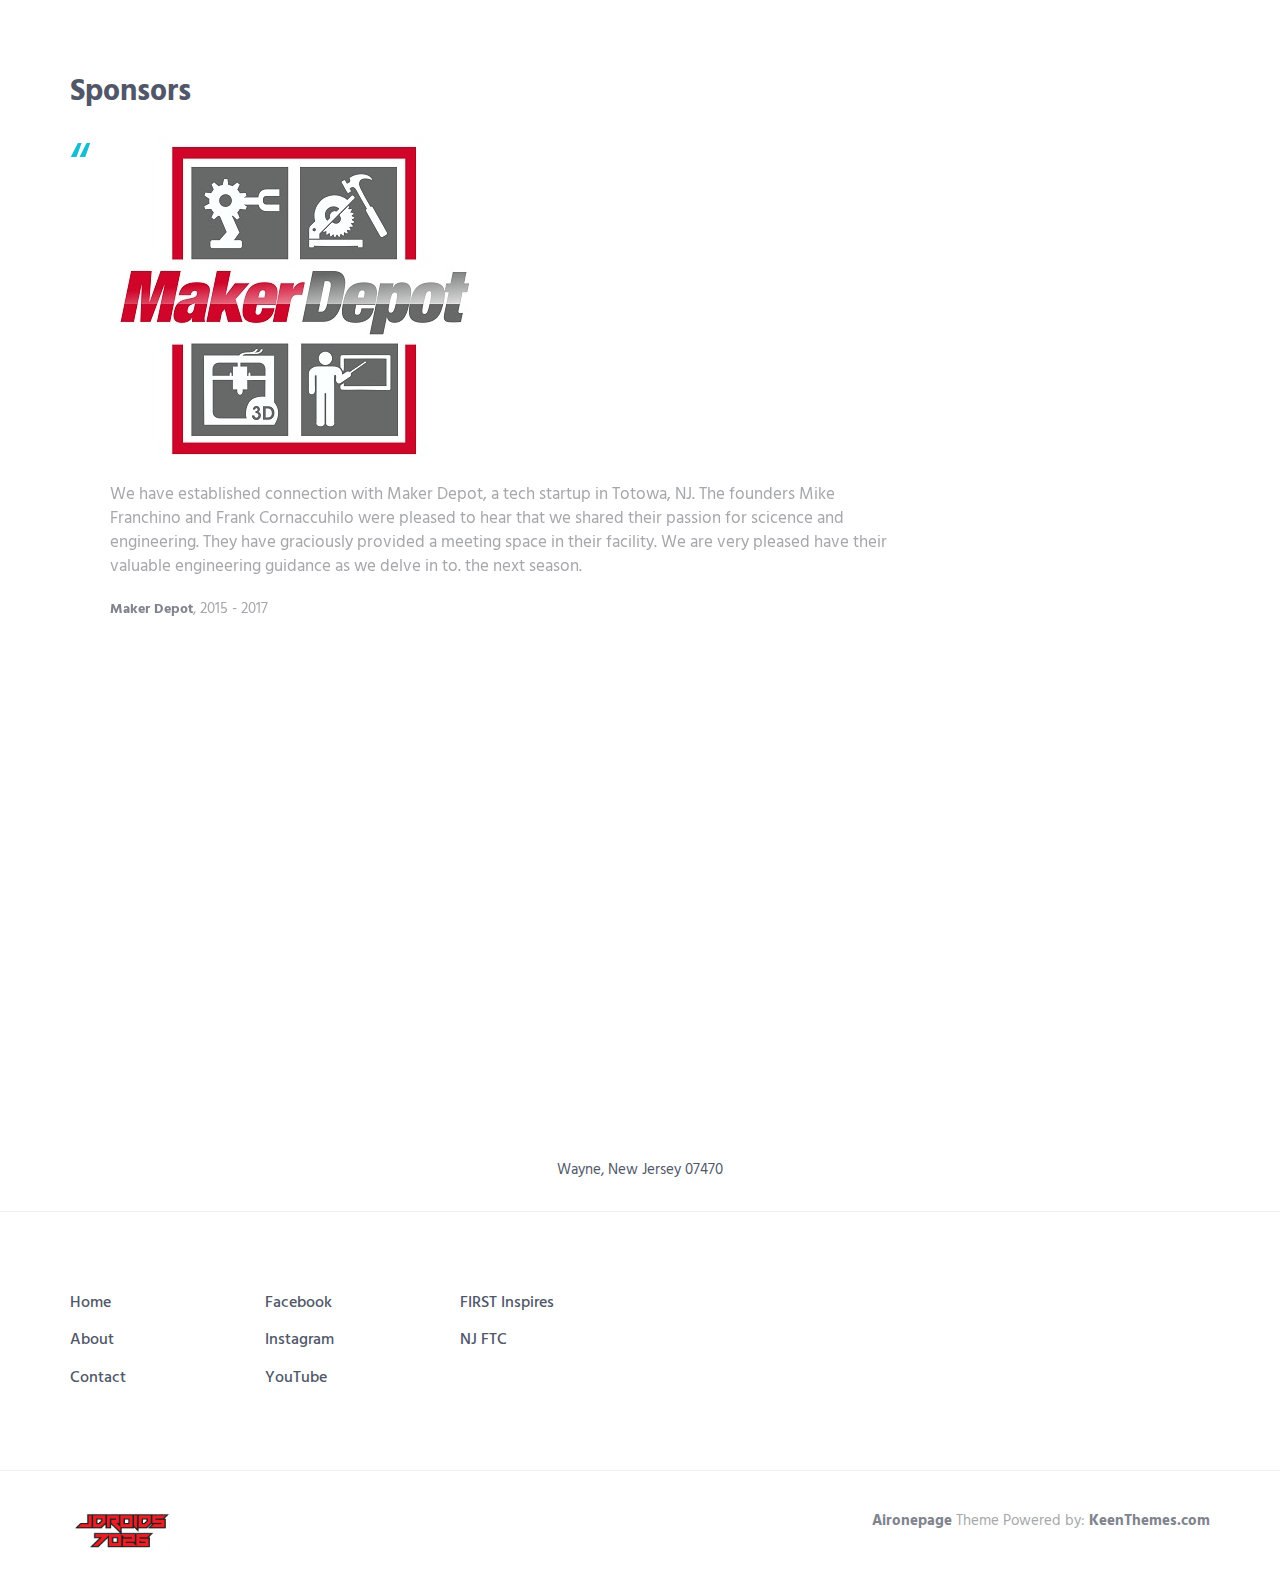
==== commit 27d5bcd0: "Update mentors.html" ====
--- a/mentors.html
+++ b/mentors.html
@@ -408,6 +408,46 @@
                         </div>
                     </div>
                     <!-- End Work -->
+                     </div>
+                <div class="masonry-grid-item col-xs-12 col-sm-6 col-md-4 md-margin-b-4">
+                    <!-- Work -->
+                    <div class="work work-popup-trigger">
+                        <div class="work-overlay">
+                            <img class="full-width img-responsive" src="img/stannarmada.png" alt="Stanley and Narmada">
+                        </div>
+                        <div class="work-popup-overlay">
+                            <div class="work-popup-content">
+                                <a href="javascript:void(0);" class="work-popup-close">Hide</a>
+                                <div class="margin-b-30">
+                                    <h3 class="margin-b-5">Stanley and Naramada</h3>
+                                   
+                                </div>
+                                <div class="row">
+                                    <div class="col-sm-8 work-popup-content-divider sm-margin-b-20">
+                                        <div class="margin-t-10 sm-margin-t-0">
+                                             <p> Working with mentors Stanley and Narmada on the robot. <p>
+                                            <ul class="list-inline work-popup-tag">
+                                                <li class="work-popup-tag-item">Learn.</li>
+                                                <li class="work-popup-tag-item">Do.</li>
+                                                <li class="work-popup-tag-item">Share.</li>
+                                            </ul>
+                                        </div>
+                                    </div>
+                                    <div class="col-sm-4">
+                                        <div class="margin-t-10 sm-margin-t-0">
+                                            <p class="margin-b-5"><strong>Years:</strong> 4</p>
+                                            <p class="margin-b-5"><strong>Captain:</strong> Anthony Tazzetto</p>
+                                            <p class="margin-b-5"><strong>Co-Captain:</strong> Kelly Wallert</p>
+                                            <p class="margin-b-5"><strong>Outreach Captain:</strong> Scott Moroch</p>
+                                            <p class="margin-b-5"><strong>Design Captain:</strong> Tim Tullio</p>
+                                            <p class="margin-b-5"><strong>Programming Captain:</strong> Arush Shah</p>
+                                        </div>
+                                    </div>
+                                </div>
+                            </div>
+                        </div>
+                    </div>
+                    <!-- End Work -->
                 </div>
                 <div class="masonry-grid-item col-xs-12 col-sm-6 col-md-4">
                     <!-- Work -->
@@ -427,46 +467,6 @@
                                         <div class="margin-t-10 sm-margin-t-0">
                                             <p> Practicing for scripts before states with our help from our mentors Narmada and Regina. </p>
                                           
-                                            <ul class="list-inline work-popup-tag">
-                                                <li class="work-popup-tag-item">Learn.</li>
-                                                <li class="work-popup-tag-item">Do.</li>
-                                                <li class="work-popup-tag-item">Share.</li>
-                                            </ul>
-                                        </div>
-                                    </div>
-                                    <div class="col-sm-4">
-                                        <div class="margin-t-10 sm-margin-t-0">
-                                            <p class="margin-b-5"><strong>Years:</strong> 4</p>
-                                            <p class="margin-b-5"><strong>Captain:</strong> Anthony Tazzetto</p>
-                                            <p class="margin-b-5"><strong>Co-Captain:</strong> Kelly Wallert</p>
-                                            <p class="margin-b-5"><strong>Outreach Captain:</strong> Scott Moroch</p>
-                                            <p class="margin-b-5"><strong>Design Captain:</strong> Tim Tullio</p>
-                                            <p class="margin-b-5"><strong>Programming Captain:</strong> Arush Shah</p>
-                                        </div>
-                                    </div>
-                                </div>
-                            </div>
-                        </div>
-                    </div>
-                    <!-- End Work -->
-                     </div>
-                <div class="masonry-grid-item col-xs-12 col-sm-6 col-md-4 md-margin-b-4">
-                    <!-- Work -->
-                    <div class="work work-popup-trigger">
-                        <div class="work-overlay">
-                            <img class="full-width img-responsive" src="img/stannarmada.png" alt="Stanley and Narmada">
-                        </div>
-                        <div class="work-popup-overlay">
-                            <div class="work-popup-content">
-                                <a href="javascript:void(0);" class="work-popup-close">Hide</a>
-                                <div class="margin-b-30">
-                                    <h3 class="margin-b-5">Stanley and Naramada</h3>
-                                   
-                                </div>
-                                <div class="row">
-                                    <div class="col-sm-8 work-popup-content-divider sm-margin-b-20">
-                                        <div class="margin-t-10 sm-margin-t-0">
-                                             <p> Working with mentors Stanley and Narmada on the robot. <p>
                                             <ul class="list-inline work-popup-tag">
                                                 <li class="work-popup-tag-item">Learn.</li>
                                                 <li class="work-popup-tag-item">Do.</li>
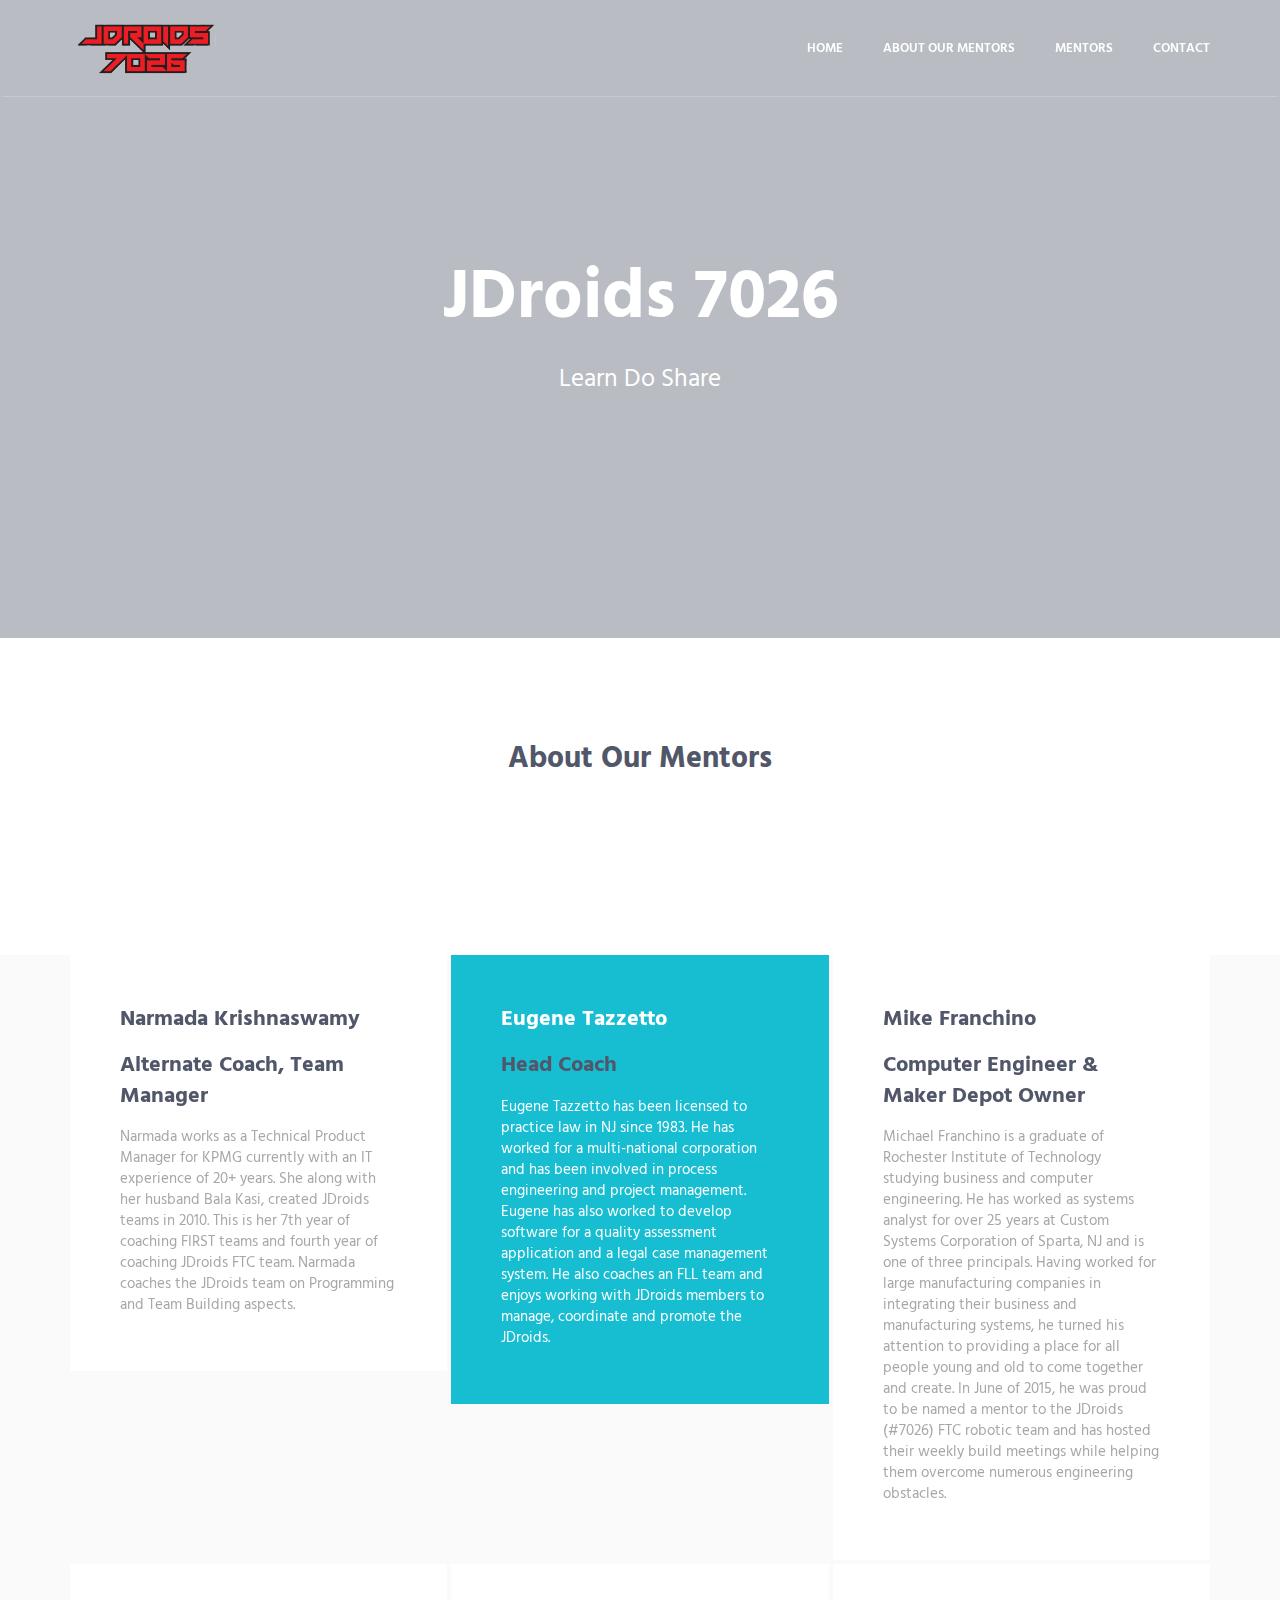
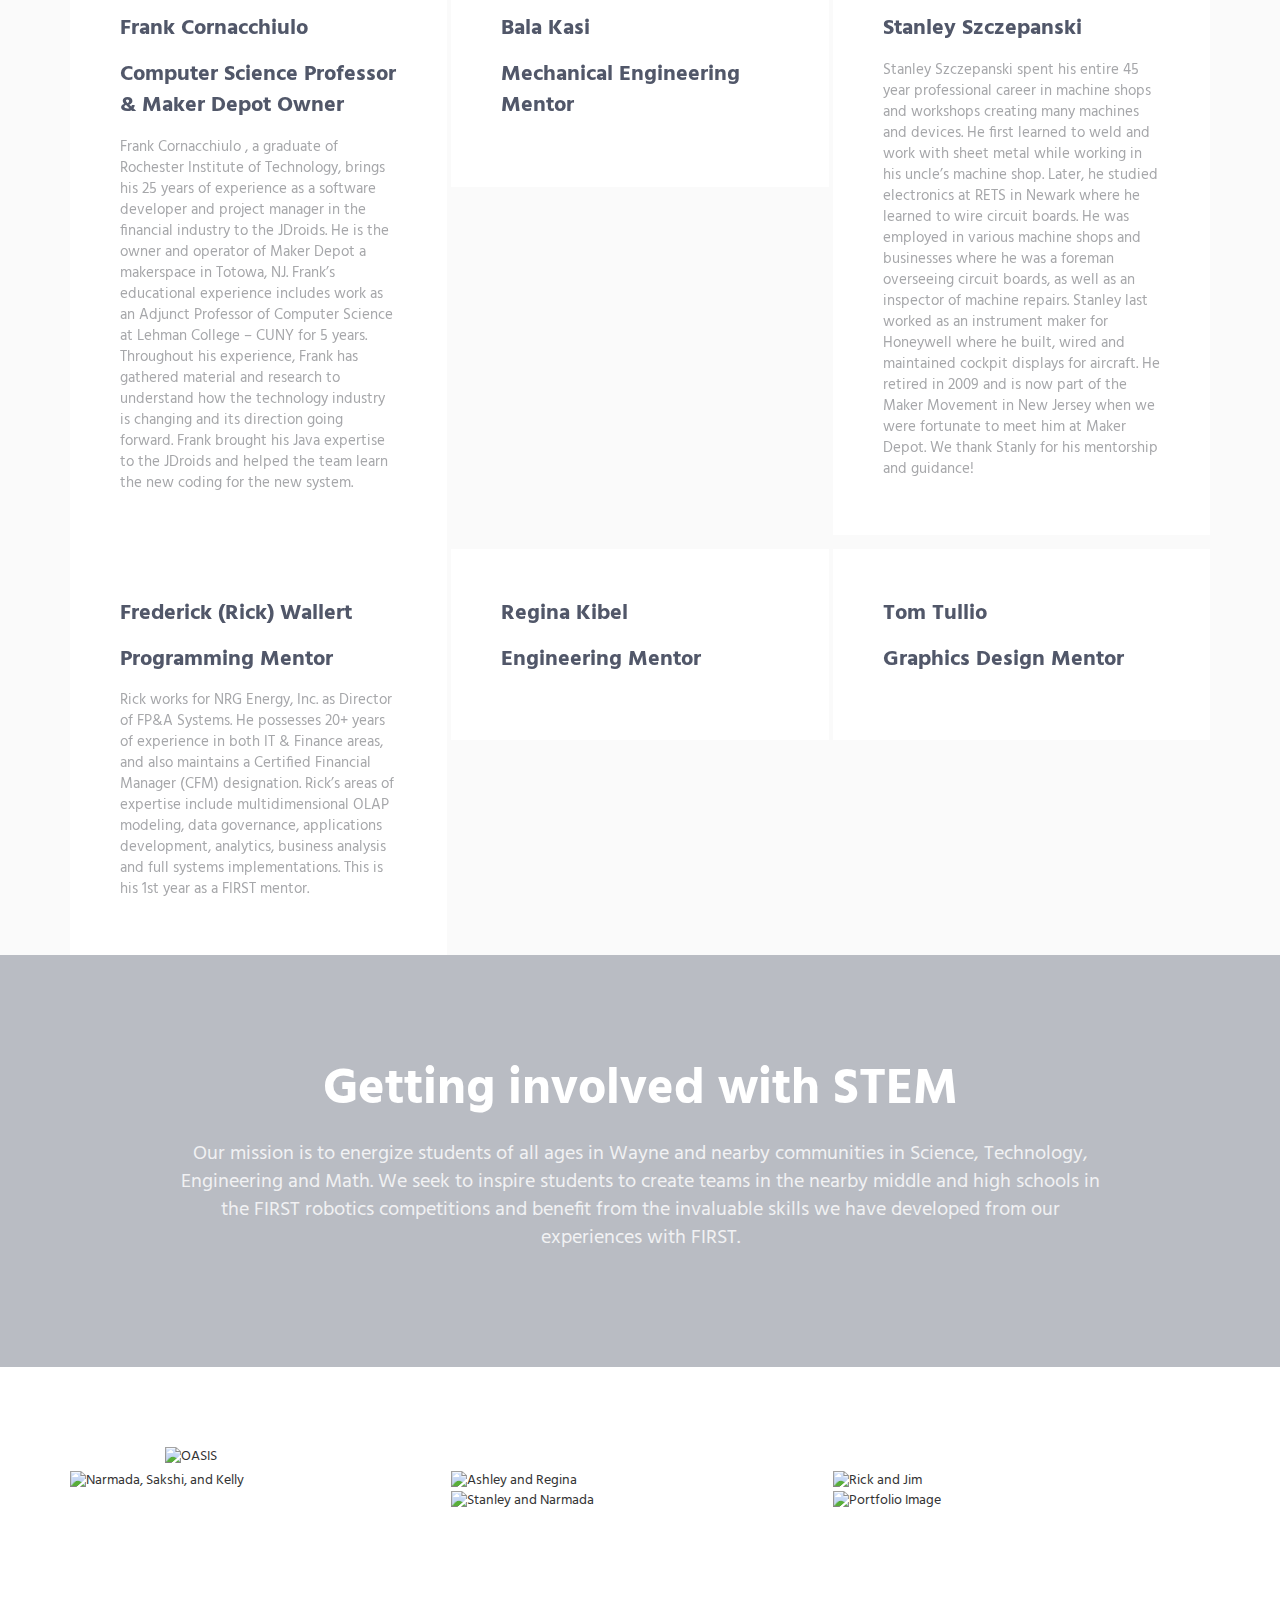
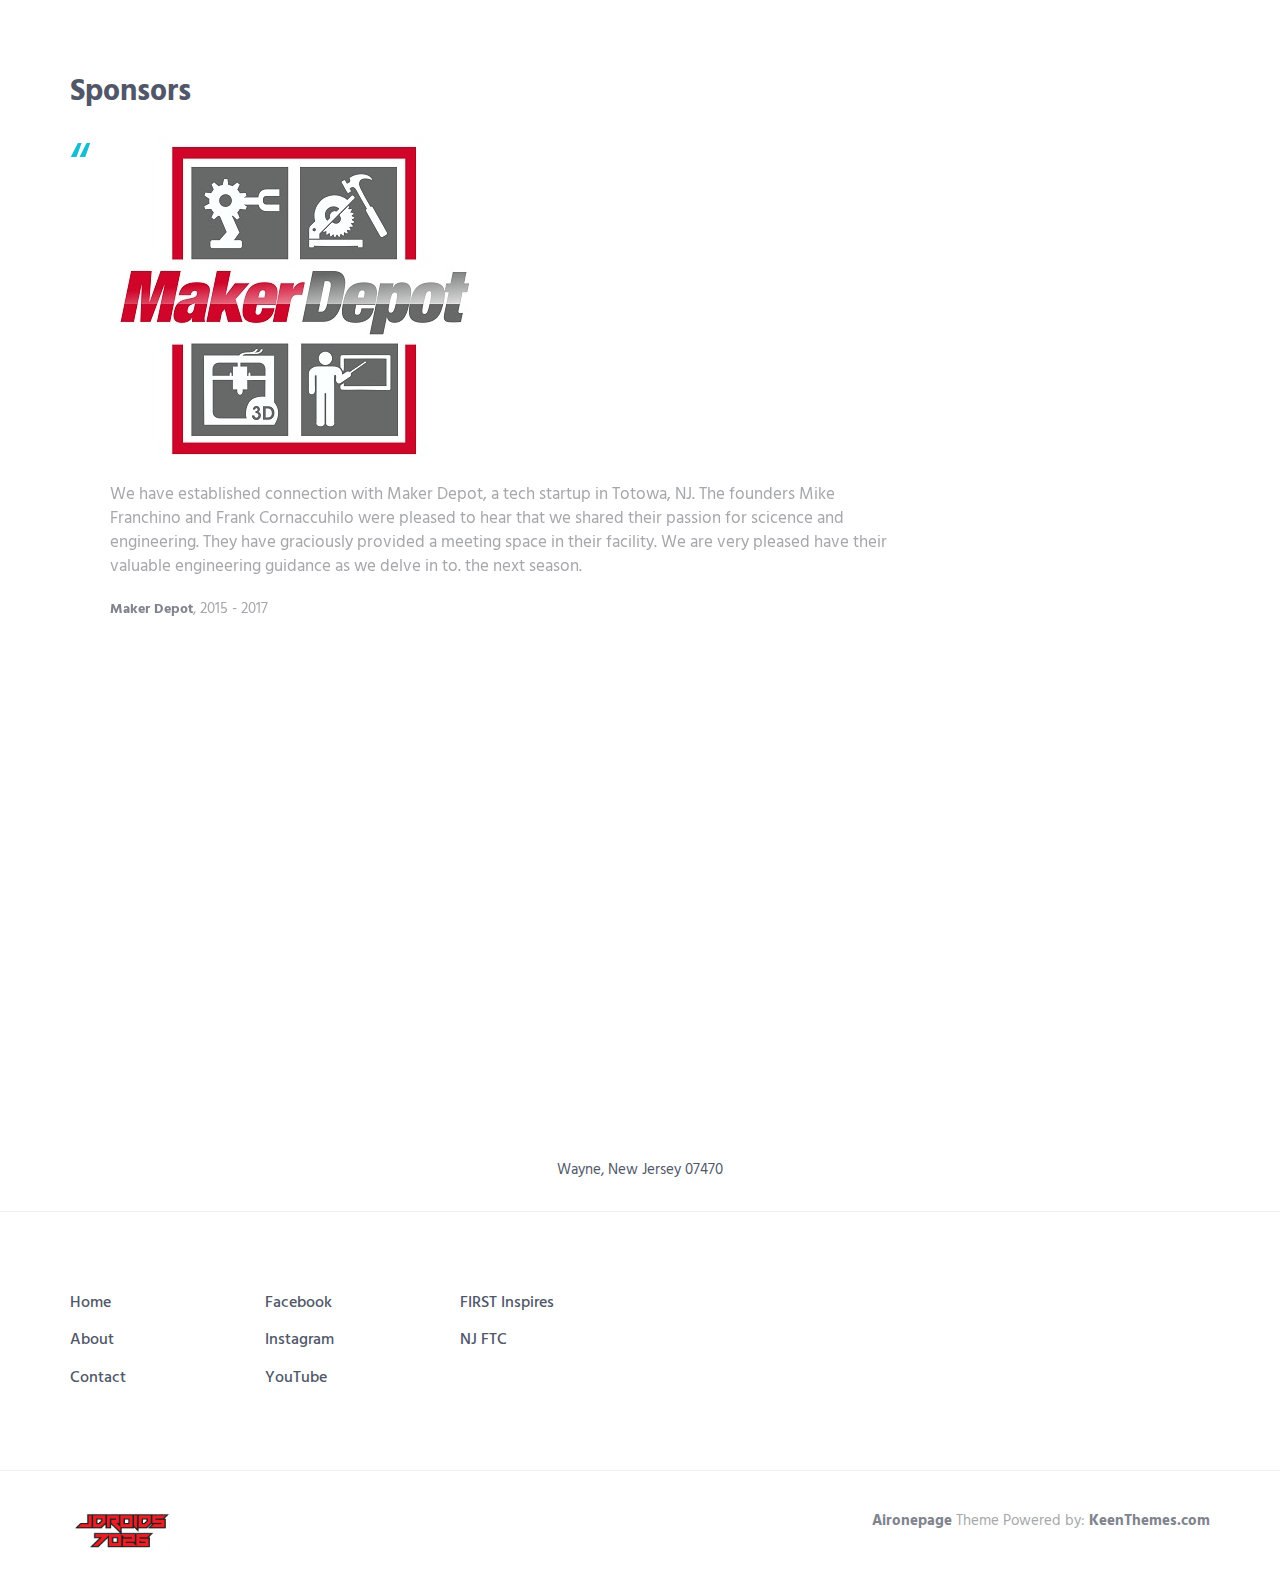
==== commit 0f177050: "Update mentors.html" ====
--- a/mentors.html
+++ b/mentors.html
@@ -8,27 +8,22 @@
     <meta content="width=device-width, initial-scale=1" name="viewport" />
     <meta content="" name="description" />
     <meta content="" name="author" />
-
     <!-- GLOBAL MANDATORY STYLES -->
     <link href="//fonts.googleapis.com/css?family=Hind:300,400,500,600,700" rel="stylesheet" type="text/css">
     <link href="vendor/simple-line-icons/css/simple-line-icons.css" rel="stylesheet" type="text/css" />
     <link href="vendor/bootstrap/css/bootstrap.min.css" rel="stylesheet" type="text/css" />
-
     <!-- PAGE LEVEL PLUGIN STYLES -->
     <link href="css/animate.css" rel="stylesheet">
     <link href="vendor/swiper/css/swiper.min.css" rel="stylesheet" type="text/css" />
     <link href="vendor/magnific-popup/magnific-popup.css" rel="stylesheet" type="text/css" />
-
     <!-- THEME STYLES -->
     <link href="css/layout.min.css" rel="stylesheet" type="text/css" />
-
     <!-- Favicon -->
     <link rel="shortcut icon" href="favicon.ico" />
 </head>
 <!-- END HEAD -->
 <!-- BODY -->
 <body id="body" data-spy="scroll" data-target=".header">
-
     <!--========== HEADER ==========-->
     <header class="header navbar-fixed-top">
         <!-- Navbar -->
@@ -40,7 +35,6 @@
                         <span class="sr-only">Toggle navigation</span>
                         <span class="toggle-icon"></span>
                     </button>
-
                     <!-- Logo -->
                     <div class="logo">
                         <a class="logo-wrap" href="#body">
@@ -50,7 +44,6 @@
                     </div>
                     <!-- End Logo -->
                 </div>
-
                 <!-- Collect the nav links, forms, and other content for toggling -->
                 <div class="collapse navbar-collapse nav-collapse">
                     <div class="menu-container">
@@ -75,7 +68,6 @@
                 <h1 class="promo-block-title">JDroids 7026</h1>
                 <p class="promo-block-text">Learn Do Share</p>
             </div>
-
         </div>
     </div>
     <!--========== SLIDER ==========-->
@@ -90,14 +82,12 @@
                 </div>
             </div>
             <!--// end row -->
-
             <div class="row">
                 <br />
             </div>
             <!--// end row -->
         </div>
     </div>
-
     <!-- End Products -->
     <!-- Service -->
     <div id="service">
@@ -114,20 +104,20 @@
                                 <h3>Alternate Coach, Team Manager</h3>
                                 <p class="margin-b-5">Narmada works as a Technical Product Manager for KPMG currently with an IT experience of 20+ years. She along with her husband Bala Kasi, created JDroids teams in 2010. This is her 7th year of coaching FIRST teams and fourth year of coaching JDroids FTC team. Narmada coaches the JDroids team on Programming and Team Building aspects.</p>
                             </div>
-                            
+
                         </div>
                     </div>
                     <div class="col-sm-4 sm-margin-b-4">
                         <div class="service bg-color-base wow fadeInDown" data-height="height" data-wow-duration=".3" data-wow-delay=".1s">
                             <div class="service-element">
-                              <!--<i class="service-icon color-white icon-screen-tablet"></i> -->
+                                <!--<i class="service-icon color-white icon-screen-tablet"></i> -->
                             </div>
                             <div class="service-info">
                                 <h3 class="color-white">Eugene Tazzetto</h3>
                                 <h3>Head Coach</h3>
                                 <p class="color-white margin-b-5">Eugene Tazzetto has been licensed to practice law in NJ since 1983. He has worked for a multi-national corporation and has been involved in process engineering and project management. Eugene has also worked to develop software for a quality assessment application and a legal case management system. He also coaches an FLL team and enjoys working with JDroids members to manage, coordinate and promote the JDroids.</p>
                             </div>
-                           
+
                         </div>
                     </div>
                     <div class="col-sm-4">
@@ -140,12 +130,11 @@
                                 <h3>Computer Engineer & Maker Depot Owner</h3>
                                 <p class="margin-b-5">Michael Franchino is a graduate of Rochester Institute of Technology studying business and computer engineering. He has worked as systems analyst for over 25 years at Custom Systems Corporation of Sparta, NJ and is one of three principals. Having worked for large manufacturing companies in integrating their business and manufacturing systems, he turned his attention to providing a place for all people young and old to come together and create. In June of 2015, he was proud to be named a mentor to the JDroids (#7026) FTC robotic team and has hosted their weekly build meetings while helping them overcome numerous engineering obstacles.</p>
                             </div>
-                        
+
                         </div>
                     </div>
                 </div>
                 <!--// end row -->
-
                 <div class="row row-space-2">
                     <div class="col-sm-4 sm-margin-b-4">
                         <div class="service" data-height="height">
@@ -157,7 +146,7 @@
                                 <h3>Computer Science Professor & Maker Depot Owner</h3>
                                 <p class="margin-b-5">Frank Cornacchiulo , a graduate of Rochester Institute of Technology, brings his 25 years of experience as a software developer and project manager in the financial industry to the JDroids. He is the owner and operator of Maker Depot a makerspace in Totowa, NJ. Frank’s educational experience includes work as an Adjunct Professor of Computer Science at Lehman College – CUNY for 5 years. Throughout his experience, Frank has gathered material and research to understand how the technology industry is changing and its direction going forward. Frank brought his Java expertise to the JDroids and helped the team learn the new coding for the new system.</p>
                             </div>
-                           
+
                         </div>
                     </div>
                     <div class="col-sm-4 sm-margin-b-4">
@@ -170,7 +159,7 @@
                                 <h3>Mechanical Engineering Mentor</h3>
                                 <p class="margin-b-5"></p>
                             </div>
-                       
+
                         </div>
                     </div>
                     <div class="col-sm-4">
@@ -179,15 +168,14 @@
                                 <!--<i class="service-icon icon-badge"></i>-->
                             </div>
                             <div class="service-info">
-                                <h3>Stanley</h3>
-                                <p class="margin-b-5"></p>
-                            </div>
-                            
+                                <h3>Stanley Szczepanski</h3>
+                                <p class="margin-b-5">Stanley Szczepanski spent his entire 45 year professional career in machine shops and workshops creating many machines and devices. He first learned to weld and work with sheet metal while working in his uncle’s machine shop. Later, he studied electronics at RETS in Newark where he learned to wire circuit boards. He was employed in various machine shops and businesses where he was a foreman overseeing circuit boards, as well as an inspector of machine repairs. Stanley last worked as an instrument maker for Honeywell where he built, wired and maintained cockpit displays for aircraft. He retired in 2009 and is now part of the Maker Movement in New Jersey when we were fortunate to meet him at Maker Depot. We thank Stanly for his mentorship and guidance!</p>
+                            </div>
+
                         </div>
                     </div>
                 </div>
                 <!--// end row -->
-
                 <div class="row row-space-2">
                     <div class="col-sm-4 sm-margin-b-4">
                         <div class="service" data-height="height">
@@ -199,7 +187,7 @@
                                 <h3>Programming Mentor</h3>
                                 <p class="margin-b-5"> Rick works for NRG Energy, Inc. as Director of FP&A Systems.  He possesses 20+ years of experience in both IT & Finance areas, and also maintains a Certified Financial Manager (CFM) designation.  Rick’s areas of expertise include multidimensional OLAP modeling, data governance, applications development, analytics, business analysis and full systems implementations.  This is his 1st year as a FIRST mentor.</p>
                             </div>
-                           
+
                         </div>
                     </div>
                     <div class="col-sm-4 sm-margin-b-4">
@@ -212,7 +200,7 @@
                                 <h3>Engineering Mentor</h3>
                                 <p class="margin-b-5"></p>
                             </div>
-                           
+
                         </div>
                     </div>
                     <div class="col-sm-4">
@@ -225,7 +213,7 @@
                                 <h3>Graphics Design Mentor</h3>
                                 <p class="margin-b-5"></p>
                             </div>
-                          
+
                         </div>
                     </div>
                 </div>
@@ -265,7 +253,7 @@
                                     <div class="col-sm-8 work-popup-content-divider sm-margin-b-20">
                                         <div class="margin-t-10 sm-margin-t-0">
                                             <p>One of our parent mentors, Joanna Tazzetto, came with the team to help support underserved startup FTC teams at OASIS.</p>
-                                          
+
                                             <ul class="list-inline work-popup-tag">
                                                 <li class="work-popup-tag-item">Learn.</li>
                                                 <li class="work-popup-tag-item">Do.</li>
@@ -315,7 +303,7 @@
                                     </div>
                                     <div class="col-sm-4">
                                         <div class="margin-t-10 sm-margin-t-0">
-                                         <p class="margin-b-5"><strong>Years:</strong> 2016 - 2017</p>
+                                            <p class="margin-b-5"><strong>Years:</strong> 2016 - 2017</p>
                                             <p class="margin-b-5"><strong>Captain:</strong> Anthony Tazzetto</p>
                                             <p class="margin-b-5"><strong>Co-Captain:</strong> Kelly Wallert</p>
                                             <p class="margin-b-5"><strong>Outreach Captain:</strong> Scott Moroch</p>
@@ -385,7 +373,7 @@
                                 <div class="row">
                                     <div class="col-sm-8 work-popup-content-divider sm-margin-b-20">
                                         <div class="margin-t-10 sm-margin-t-0">
-                                   
+
                                             <ul class="list-inline work-popup-tag">
                                                 <li class="work-popup-tag-item">Learn.</li>
                                                 <li class="work-popup-tag-item">Do.</li>
@@ -408,7 +396,7 @@
                         </div>
                     </div>
                     <!-- End Work -->
-                     </div>
+                </div>
                 <div class="masonry-grid-item col-xs-12 col-sm-6 col-md-4 md-margin-b-4">
                     <!-- Work -->
                     <div class="work work-popup-trigger">
@@ -420,17 +408,17 @@
                                 <a href="javascript:void(0);" class="work-popup-close">Hide</a>
                                 <div class="margin-b-30">
                                     <h3 class="margin-b-5">Stanley and Naramada</h3>
-                                   
+
                                 </div>
                                 <div class="row">
                                     <div class="col-sm-8 work-popup-content-divider sm-margin-b-20">
                                         <div class="margin-t-10 sm-margin-t-0">
-                                             <p> Working with mentors Stanley and Narmada on the robot. <p>
-                                            <ul class="list-inline work-popup-tag">
-                                                <li class="work-popup-tag-item">Learn.</li>
-                                                <li class="work-popup-tag-item">Do.</li>
-                                                <li class="work-popup-tag-item">Share.</li>
-                                            </ul>
+                                            <p> Working with mentors Stanley and Narmada on the robot. <p>
+                                                <ul class="list-inline work-popup-tag">
+                                                    <li class="work-popup-tag-item">Learn.</li>
+                                                    <li class="work-popup-tag-item">Do.</li>
+                                                    <li class="work-popup-tag-item">Share.</li>
+                                                </ul>
                                         </div>
                                     </div>
                                     <div class="col-sm-4">
@@ -460,13 +448,13 @@
                                 <a href="javascript:void(0);" class="work-popup-close">Hide</a>
                                 <div class="margin-b-30">
                                     <h3 class="margin-b-5">State Preparation</h3>
-                                 <span>Script Practice</span>
+                                    <span>Script Practice</span>
                                 </div>
                                 <div class="row">
                                     <div class="col-sm-8 work-popup-content-divider sm-margin-b-20">
                                         <div class="margin-t-10 sm-margin-t-0">
                                             <p> Practicing for scripts before states with our help from our mentors Narmada and Regina. </p>
-                                          
+
                                             <ul class="list-inline work-popup-tag">
                                                 <li class="work-popup-tag-item">Learn.</li>
                                                 <li class="work-popup-tag-item">Do.</li>
@@ -489,7 +477,7 @@
                         </div>
                     </div>
                     <!-- End Work -->
-              
+
                 </div>
             </div>
             <!-- End Masonry Grid -->
@@ -497,94 +485,92 @@
     </div>
     <!-- End Work -->
     <!-- Sponsors -->
-    
-        <div class="content-md container">
-            <div class="row">
-                <div class="col-sm-9">
-                    <h2>Sponsors</h2>
-
-                    <!-- Swiper Sponsors -->
-                    <div class="swiper-slider swiper-testimonials">
-                        <!-- Swiper Wrapper -->
-                        <div class="swiper-wrapper">
-                            <div class="swiper-slide">
-                                <blockquote class="blockquote">
-                                    <div class="margin-b-20">
-                                        <img src="img/makerdepot.jpg" />
-                                    </div>
-                                    <div class="margin-b-20">
-                                        We have established connection with Maker Depot, a tech startup in Totowa, NJ. The founders Mike Franchino and Frank Cornaccuhilo were pleased to hear that we shared their passion for scicence and engineering. They have graciously provided a meeting space in their facility. We are very pleased have their valuable engineering guidance as we delve in to. the next season.
-                                    </div>
-                                    <p><span class="fweight-700 color-link">Maker Depot</span>, 2015 - 2017</p>
-                                </blockquote>
-                            </div>
-                            <div class="swiper-slide">
-                                <blockquote class="blockquote">
-                                    <div class="margin-b-20">
-                                        <img src="img/jerseymikes.jpg" />
-                                    </div>
-                                    <div class="margin-b-20">
-                                        We coordinated with our local Jersey Mike�s Subs to hold a fundraised benefitting our team. We plan to hold multiple fundraisers over the course of the season. We are very thankful to Matt Catania of Jersey Mikes who was very generours in helping us reach our fundaraising goals.
-                                    </div>
-                                    <p><span class="fweight-700 color-link">Jersey Mikes</span>, 2015 - 2016</p>
-                                </blockquote>
-                            </div>
-                            <div class="swiper-slide">
-                                <blockquote class="blockquote">
-                                    <div class="margin-b-20">
-                                        <img src="img/wayne.png" />
-                                    </div>
-                                    <div class="margin-b-20">
-                                        We reached to the neighborhood to support us through social media and through the local newspapers. Everyone has been very generous, we raised close to $1500 through three events.We reached to the neighborhood to support us through social media and through the local newspapers. Everyone has been very generous, we raised close to $1500 through three events.
-                                    </div>
-                                    <p><span class="fweight-700 color-link">Wayne Township</span>, 2013 - 2017</p>
-                                </blockquote>
-                            </div>
-                            <div class="swiper-slide">
-                                <blockquote class="blockquote">
-                                    <div class="margin-b-20">
-                                        <img src="img/nrg.jpg" />
-                                    </div>
-                                    <div class="margin-b-20">
-                                        We applied for a grant through NRG Energy to raise five thousand dollars.
-                                    </div>
-                                    <p><span class="fweight-700 color-link">NRG</span>, 2016 - 2017</p>
-                                </blockquote>
-                            </div>
-                            <div class="swiper-slide">
-                                <blockquote class="blockquote">
-                                    <div class="margin-b-20">
-                                        <img src="img/travelers.jpg" />
-                                    </div>
-                                    <div class="margin-b-20">
-                                        We applied for a grant through Traveler�s Insurance to raise one thousand five hundred dollars.
-                                    </div>
-                                    <p><span class="fweight-700 color-link">Travelers Insurance</span>, 2015 - 2017</p>
-                                </blockquote>
-                            </div>
-                            <div class="swiper-slide">
-                                <blockquote class="blockquote">
-                                    <div class="margin-b-20">
-                                        <img src="img/bae.png" />
-                                    </div>
-                                    <div class="margin-b-20">
-                                        BAE GOES HERE
-                                    </div>
-                                    <p><span class="fweight-700 color-link">BAE Systems</span>, 2015 - 2017</p>
-                                </blockquote>
-                            </div>
-                        </div>
-                        <!-- End Swiper Wrapper -->
-                        <!-- Pagination -->
-                        <div class="swiper-testimonials-pagination"></div>
-                    </div>
-                    <!-- End Swiper Sponsors -->
-                </div>
-            </div>
-            <!--// end row -->
-        </div>
-        <!-- End Sponsors -->
-    
+
+    <div class="content-md container">
+        <div class="row">
+            <div class="col-sm-9">
+                <h2>Sponsors</h2>
+                <!-- Swiper Sponsors -->
+                <div class="swiper-slider swiper-testimonials">
+                    <!-- Swiper Wrapper -->
+                    <div class="swiper-wrapper">
+                        <div class="swiper-slide">
+                            <blockquote class="blockquote">
+                                <div class="margin-b-20">
+                                    <img src="img/makerdepot.jpg" />
+                                </div>
+                                <div class="margin-b-20">
+                                    We have established connection with Maker Depot, a tech startup in Totowa, NJ. The founders Mike Franchino and Frank Cornaccuhilo were pleased to hear that we shared their passion for scicence and engineering. They have graciously provided a meeting space in their facility. We are very pleased have their valuable engineering guidance as we delve in to. the next season.
+                                </div>
+                                <p><span class="fweight-700 color-link">Maker Depot</span>, 2015 - 2017</p>
+                            </blockquote>
+                        </div>
+                        <div class="swiper-slide">
+                            <blockquote class="blockquote">
+                                <div class="margin-b-20">
+                                    <img src="img/jerseymikes.jpg" />
+                                </div>
+                                <div class="margin-b-20">
+                                    We coordinated with our local Jersey Mike�s Subs to hold a fundraised benefitting our team. We plan to hold multiple fundraisers over the course of the season. We are very thankful to Matt Catania of Jersey Mikes who was very generours in helping us reach our fundaraising goals.
+                                </div>
+                                <p><span class="fweight-700 color-link">Jersey Mikes</span>, 2015 - 2016</p>
+                            </blockquote>
+                        </div>
+                        <div class="swiper-slide">
+                            <blockquote class="blockquote">
+                                <div class="margin-b-20">
+                                    <img src="img/wayne.png" />
+                                </div>
+                                <div class="margin-b-20">
+                                    We reached to the neighborhood to support us through social media and through the local newspapers. Everyone has been very generous, we raised close to $1500 through three events.We reached to the neighborhood to support us through social media and through the local newspapers. Everyone has been very generous, we raised close to $1500 through three events.
+                                </div>
+                                <p><span class="fweight-700 color-link">Wayne Township</span>, 2013 - 2017</p>
+                            </blockquote>
+                        </div>
+                        <div class="swiper-slide">
+                            <blockquote class="blockquote">
+                                <div class="margin-b-20">
+                                    <img src="img/nrg.jpg" />
+                                </div>
+                                <div class="margin-b-20">
+                                    We applied for a grant through NRG Energy to raise five thousand dollars.
+                                </div>
+                                <p><span class="fweight-700 color-link">NRG</span>, 2016 - 2017</p>
+                            </blockquote>
+                        </div>
+                        <div class="swiper-slide">
+                            <blockquote class="blockquote">
+                                <div class="margin-b-20">
+                                    <img src="img/travelers.jpg" />
+                                </div>
+                                <div class="margin-b-20">
+                                    We applied for a grant through Traveler's Insurance to raise one thousand five hundred dollars.
+                                </div>
+                                <p><span class="fweight-700 color-link">Travelers Insurance</span>, 2015 - 2017</p>
+                            </blockquote>
+                        </div>
+                        <div class="swiper-slide">
+                            <blockquote class="blockquote">
+                                <div class="margin-b-20">
+                                    <img src="img/bae.png" />
+                                </div>
+                                <div class="margin-b-20">
+                                    On December 9th, the JDroids received a $1000 grant from BAE Systems. We are thankful for their gracious donation.
+                                </div>
+                                <p><span class="fweight-700 color-link">BAE Systems</span>, 2015 - 2017</p>
+                            </blockquote>
+                        </div>
+                    </div>
+                    <!-- End Swiper Wrapper -->
+                    <!-- Pagination -->
+                    <div class="swiper-testimonials-pagination"></div>
+                </div>
+                <!-- End Swiper Sponsors -->
+            </div>
+        </div>
+        <!--// end row -->
+    </div>
+    <!-- End Sponsors -->
     <!-- Contact -->
     <div id="contact">
         <!-- Google Map -->
@@ -652,13 +638,11 @@
     <!--========== END FOOTER ==========-->
     <!-- Back To Top -->
     <a href="javascript:void(0);" class="js-back-to-top back-to-top">Top</a>
-
     <!-- JAVASCRIPTS(Load javascripts at bottom, this will reduce page load time) -->
     <!-- CORE PLUGINS -->
     <script src="vendor/jquery.min.js" type="text/javascript"></script>
     <script src="vendor/jquery-migrate.min.js" type="text/javascript"></script>
     <script src="vendor/bootstrap/js/bootstrap.min.js" type="text/javascript"></script>
-
     <!-- PAGE LEVEL PLUGINS -->
     <script src="vendor/jquery.easing.js" type="text/javascript"></script>
     <script src="vendor/jquery.back-to-top.js" type="text/javascript"></script>
@@ -669,7 +653,6 @@
     <script src="vendor/masonry/jquery.masonry.pkgd.min.js" type="text/javascript"></script>
     <script src="vendor/masonry/imagesloaded.pkgd.min.js" type="text/javascript"></script>
     <script src="https://maps.googleapis.com/maps/api/js?key=AIzaSyBFDpIN_xjDsctpkaa4a2TkbRBk2Dn8FuA&amp;callback=initMap" async defer></script>
-
     <!-- PAGE LEVEL SCRIPTS -->
     <script src="js/layout.min.js" type="text/javascript"></script>
     <script src="js/components/wow.min.js" type="text/javascript"></script>
@@ -677,7 +660,6 @@
     <script src="js/components/maginific-popup.min.js" type="text/javascript"></script>
     <script src="js/components/masonry.min.js" type="text/javascript"></script>
     <script src="js/components/gmap.min.js" type="text/javascript"></script>
-
 </body>
 <!-- END BODY -->
 </html>
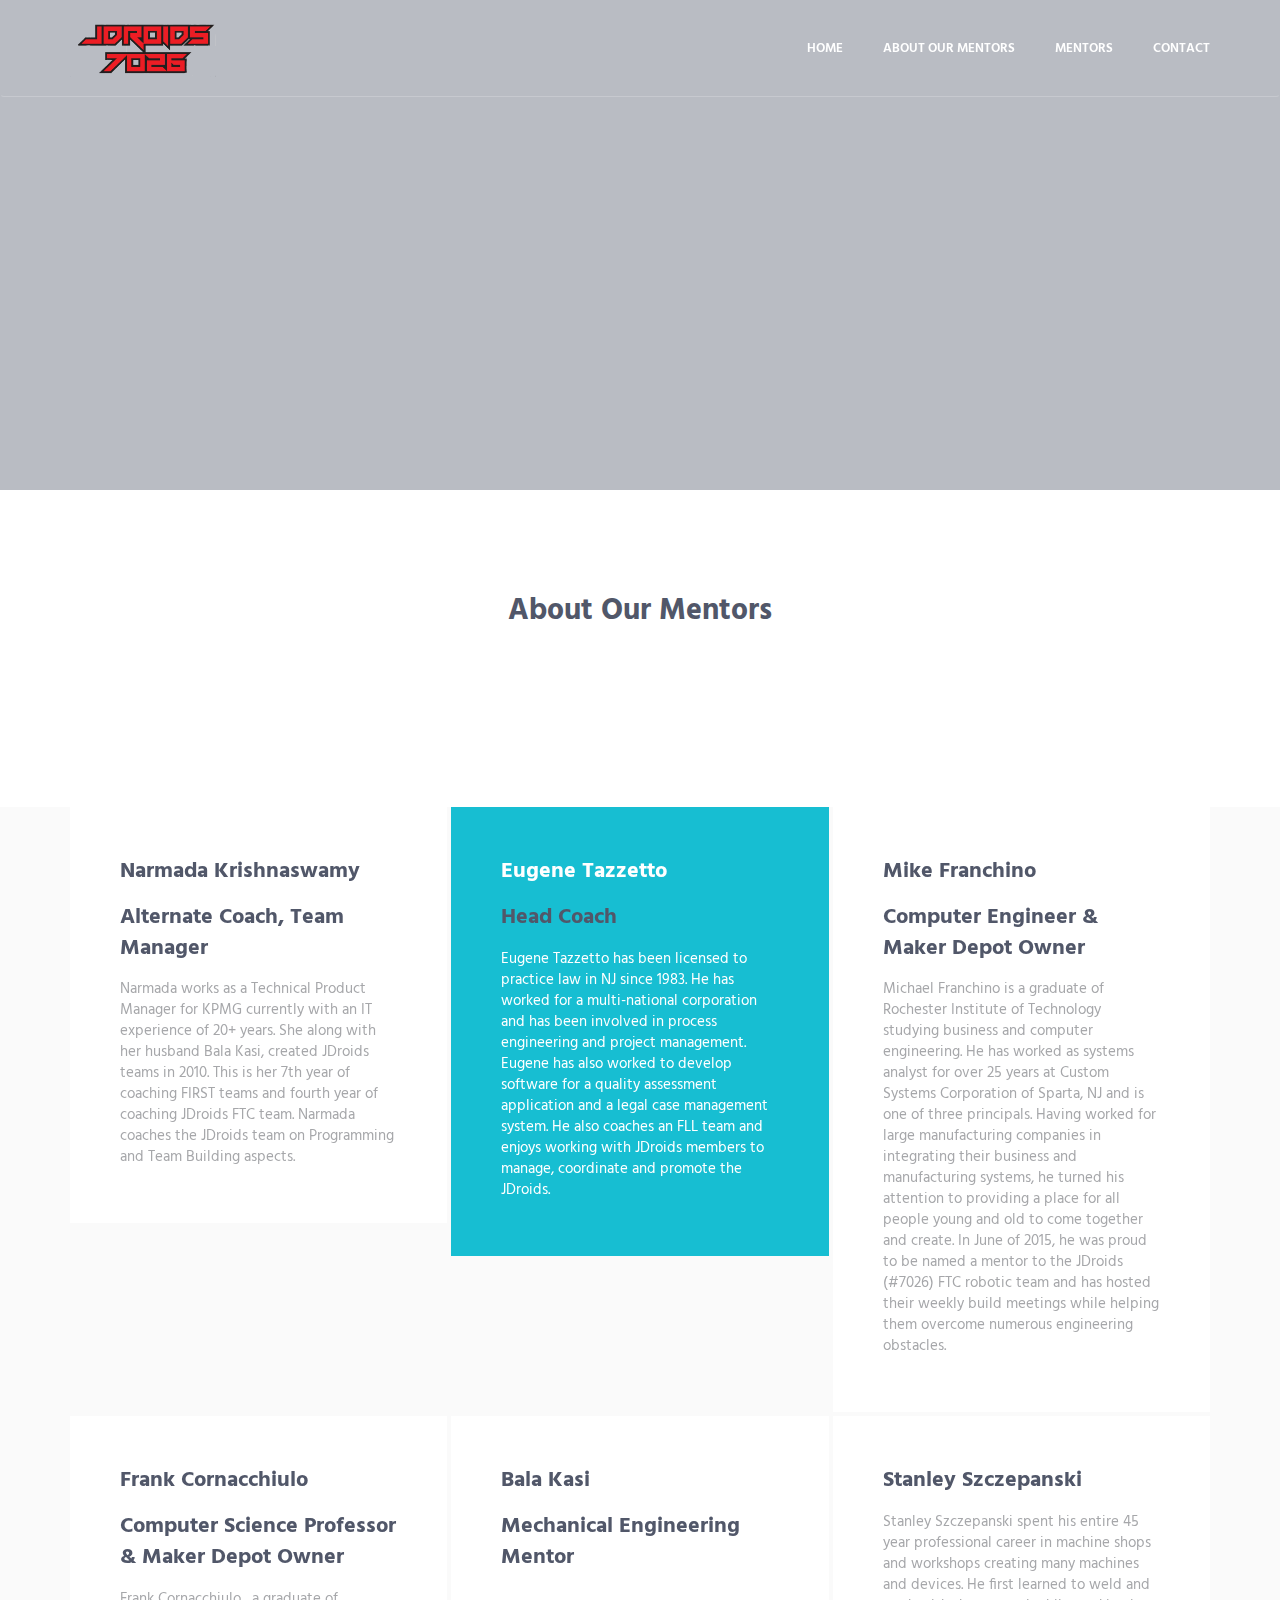
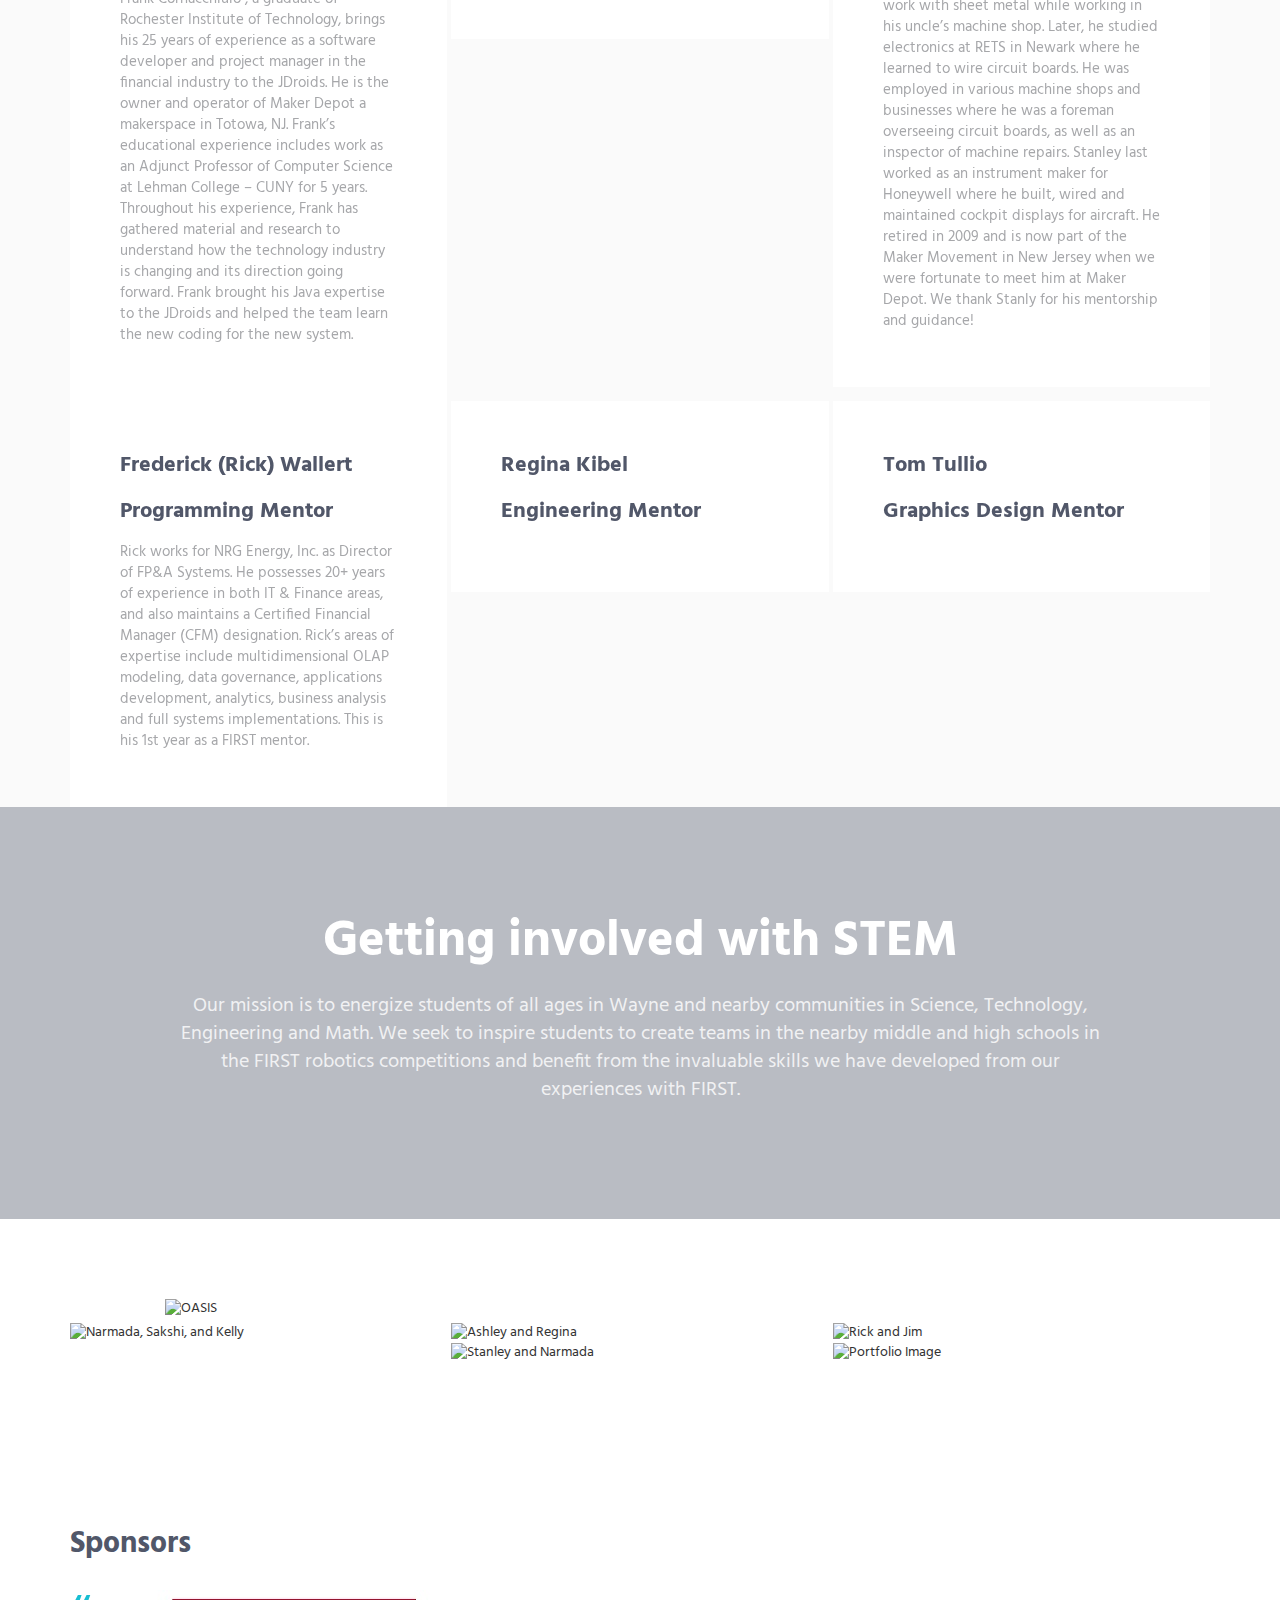
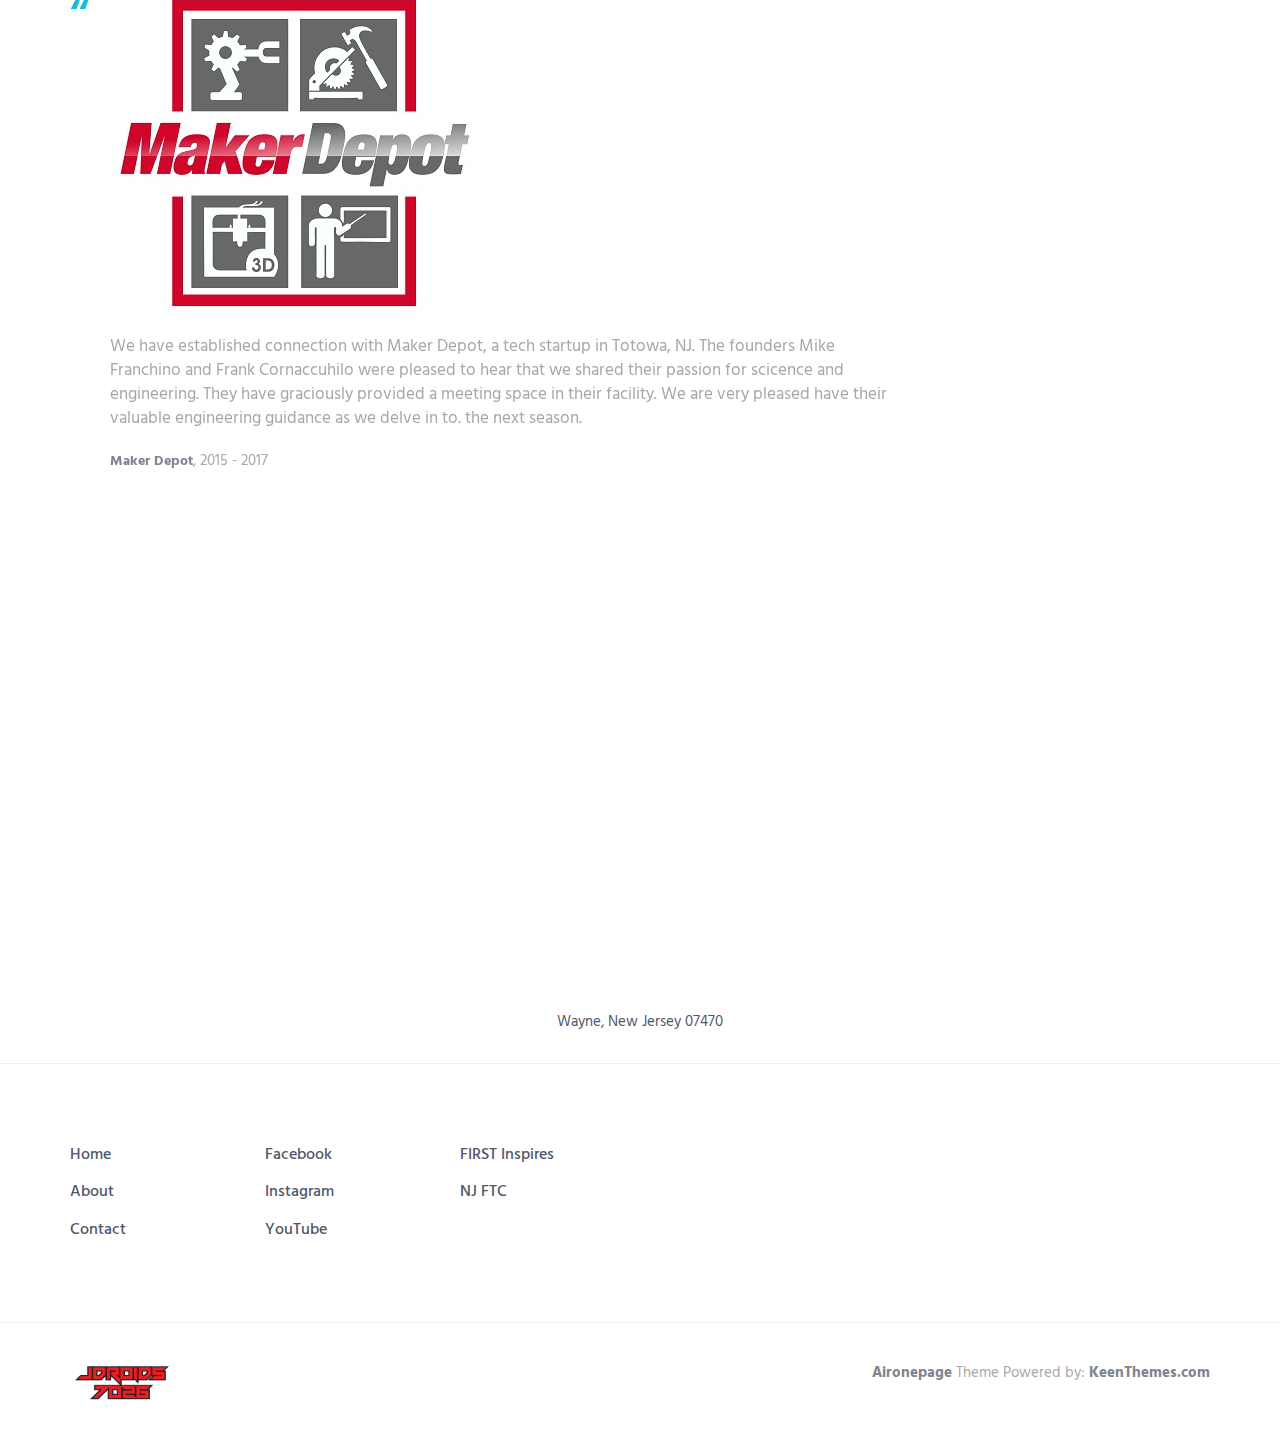
==== commit 180c2f8e: "Update mentors.html" ====
--- a/mentors.html
+++ b/mentors.html
@@ -65,8 +65,8 @@
     <div class="promo-block">
         <div class="container">
             <div class="margin-b-40">
-                <h1 class="promo-block-title">JDroids 7026</h1>
-                <p class="promo-block-text">Learn Do Share</p>
+                <h1 class="promo-block-title"></h1>
+                <p class="promo-block-text"></p>
             </div>
         </div>
     </div>
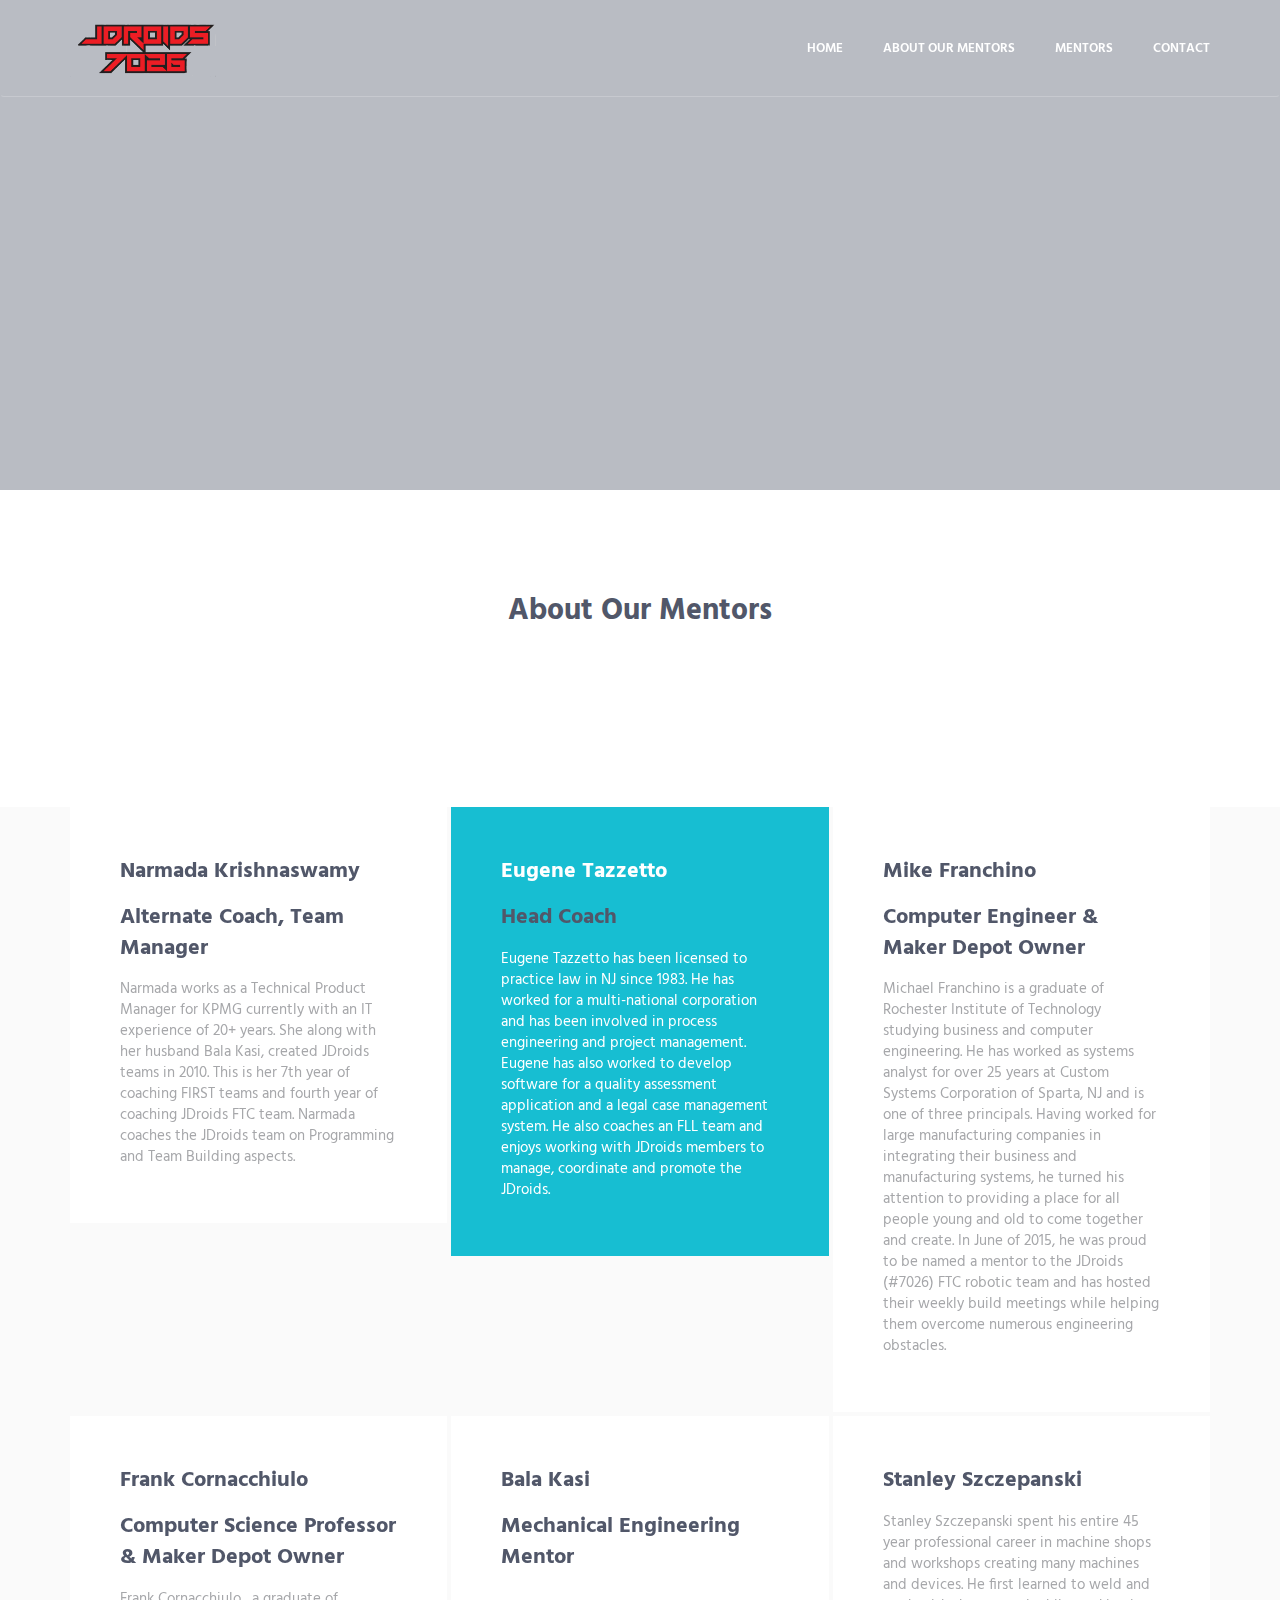
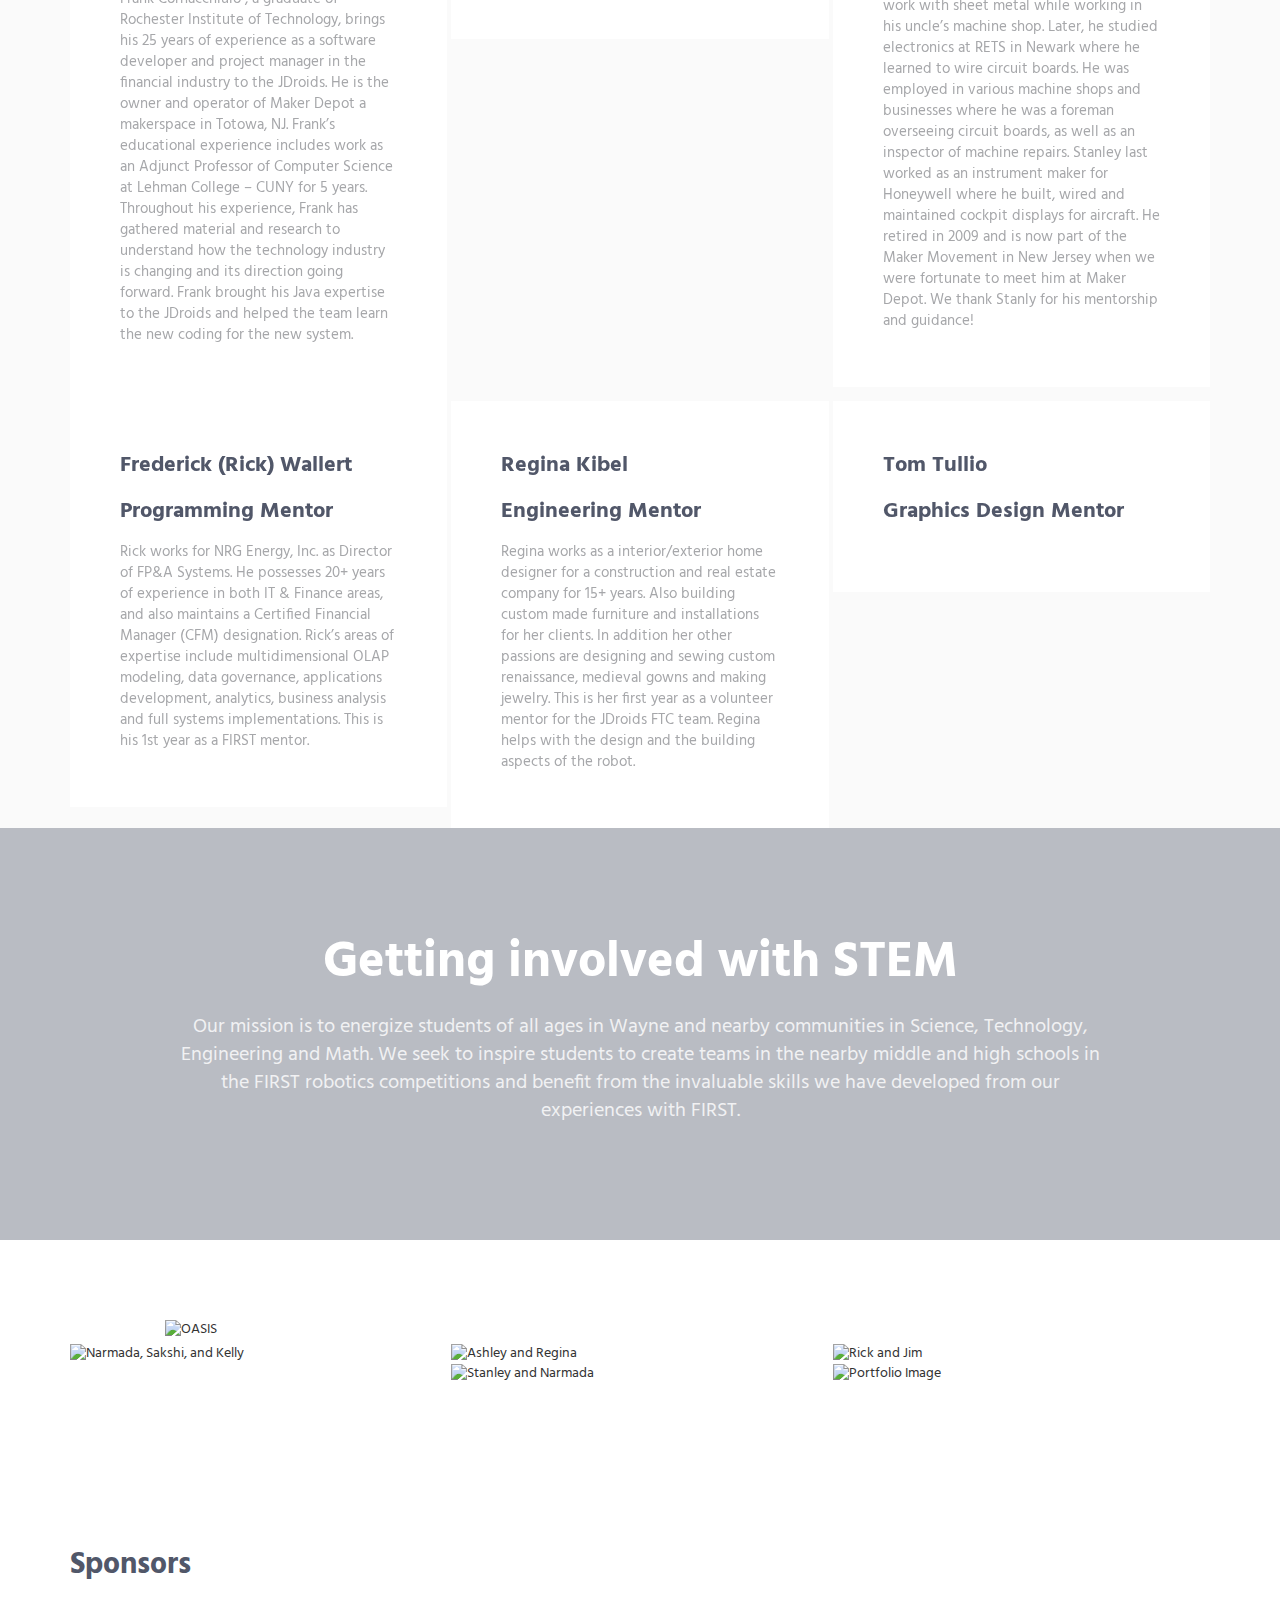
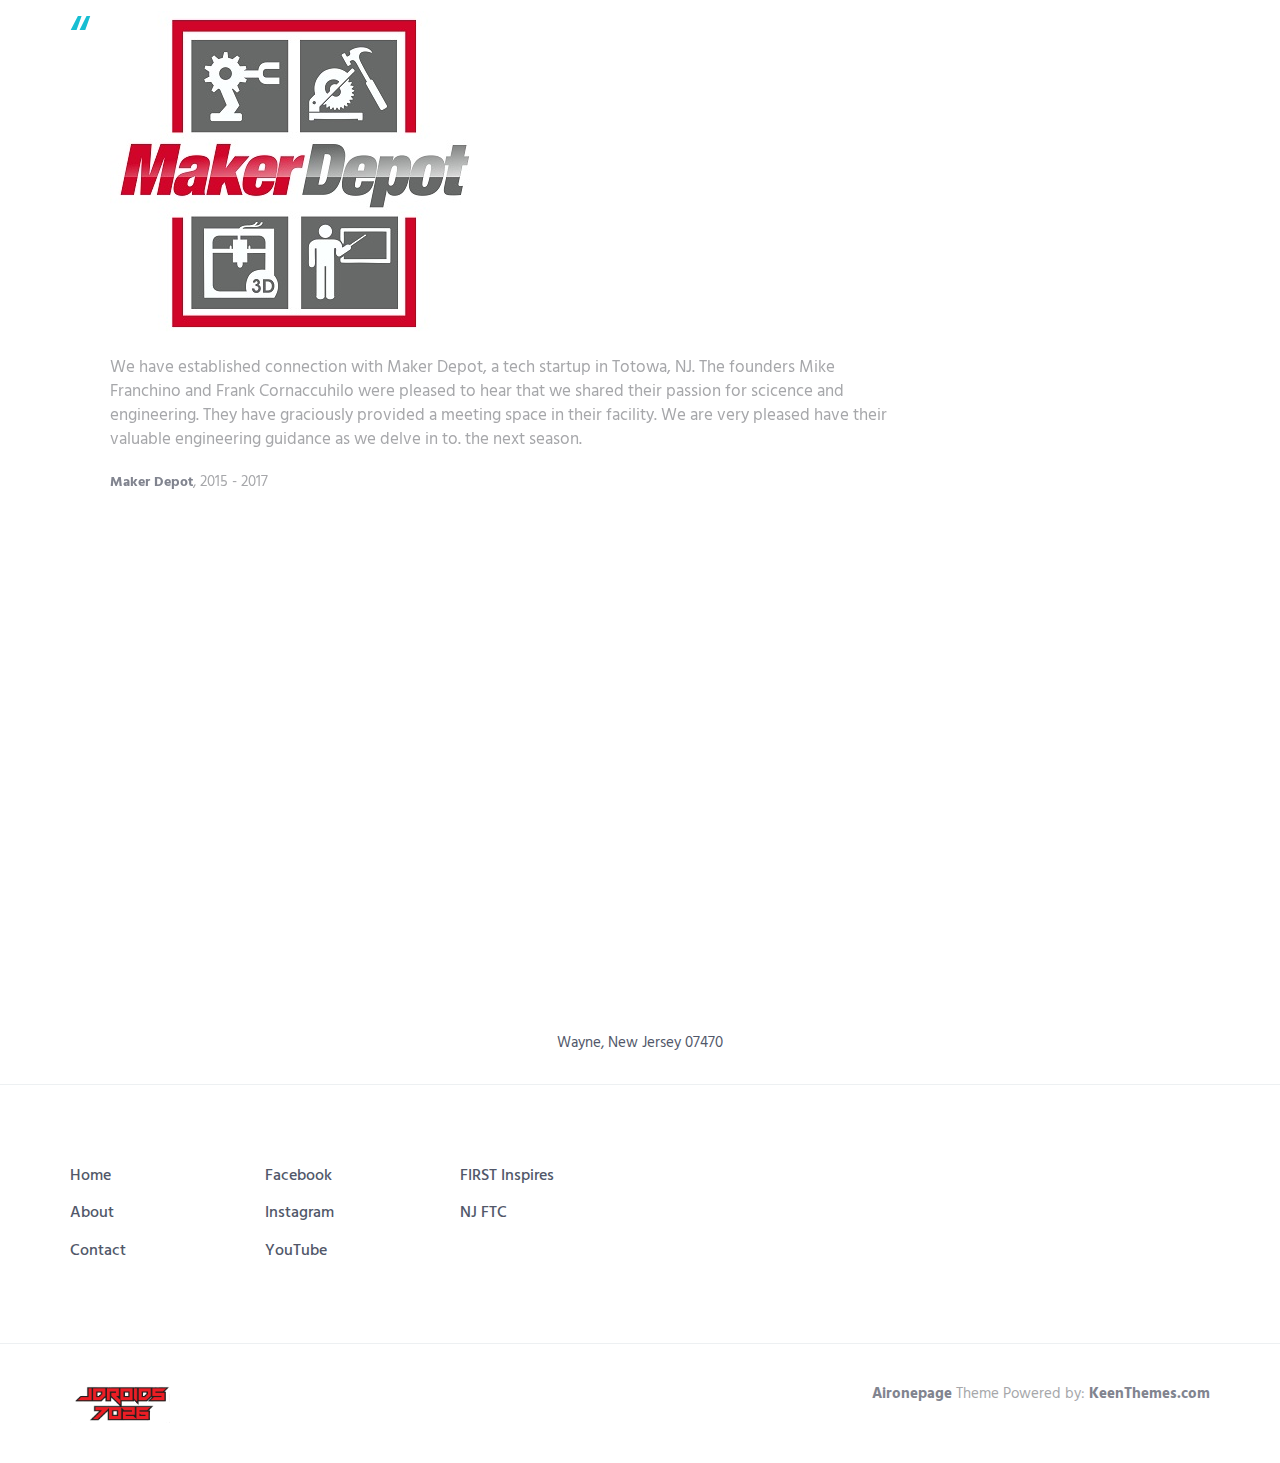
==== commit 84b08162: "Update mentors.html" ====
--- a/mentors.html
+++ b/mentors.html
@@ -198,7 +198,8 @@
                             <div class="service-info">
                                 <h3>Regina Kibel</h3>
                                 <h3>Engineering Mentor</h3>
-                                <p class="margin-b-5"></p>
+                                <p class="margin-b-5">Regina works as a interior/exterior home designer for a construction and real estate company  for 15+ years. Also building custom made furniture and installations for her clients.
+In addition her other passions are designing and sewing custom renaissance, medieval gowns and making jewelry. This is her first year as a volunteer mentor for the JDroids FTC team. Regina helps with the design and the building aspects of the robot.</p>
                             </div>
 
                         </div>
